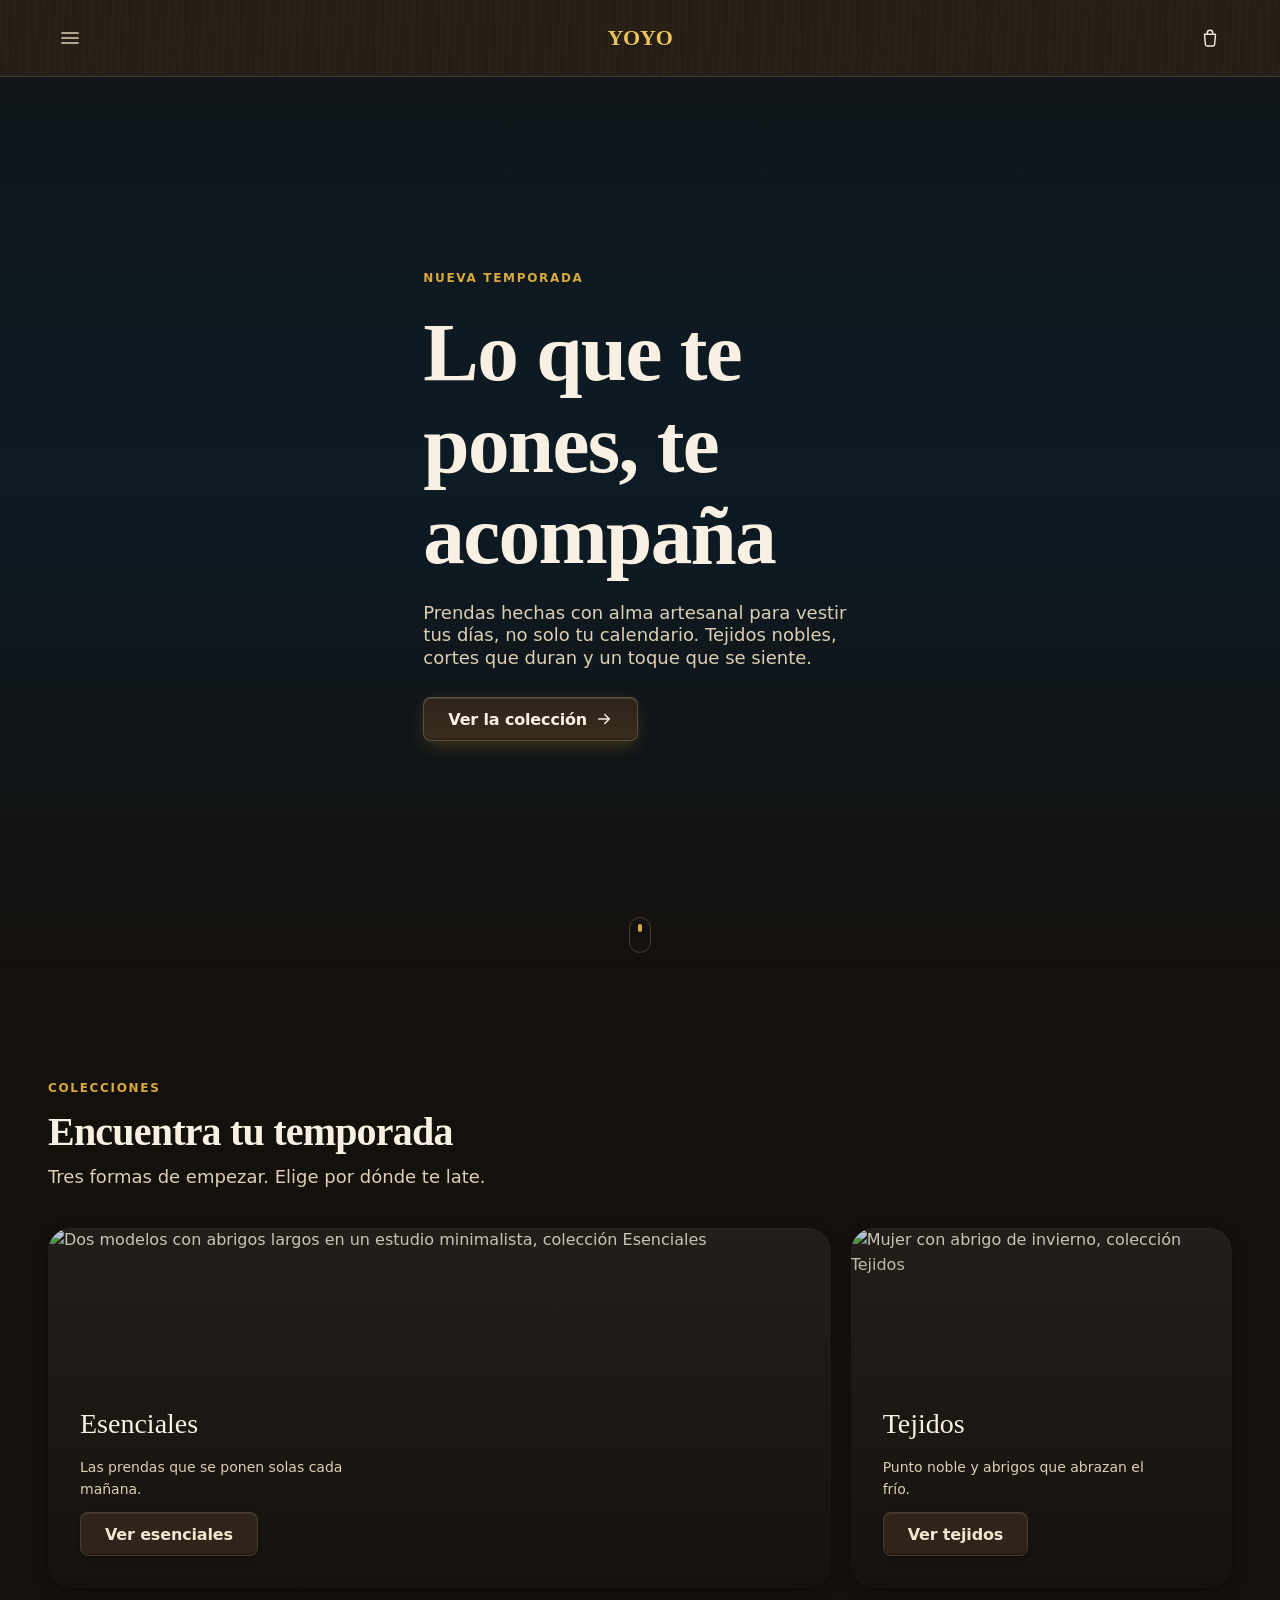
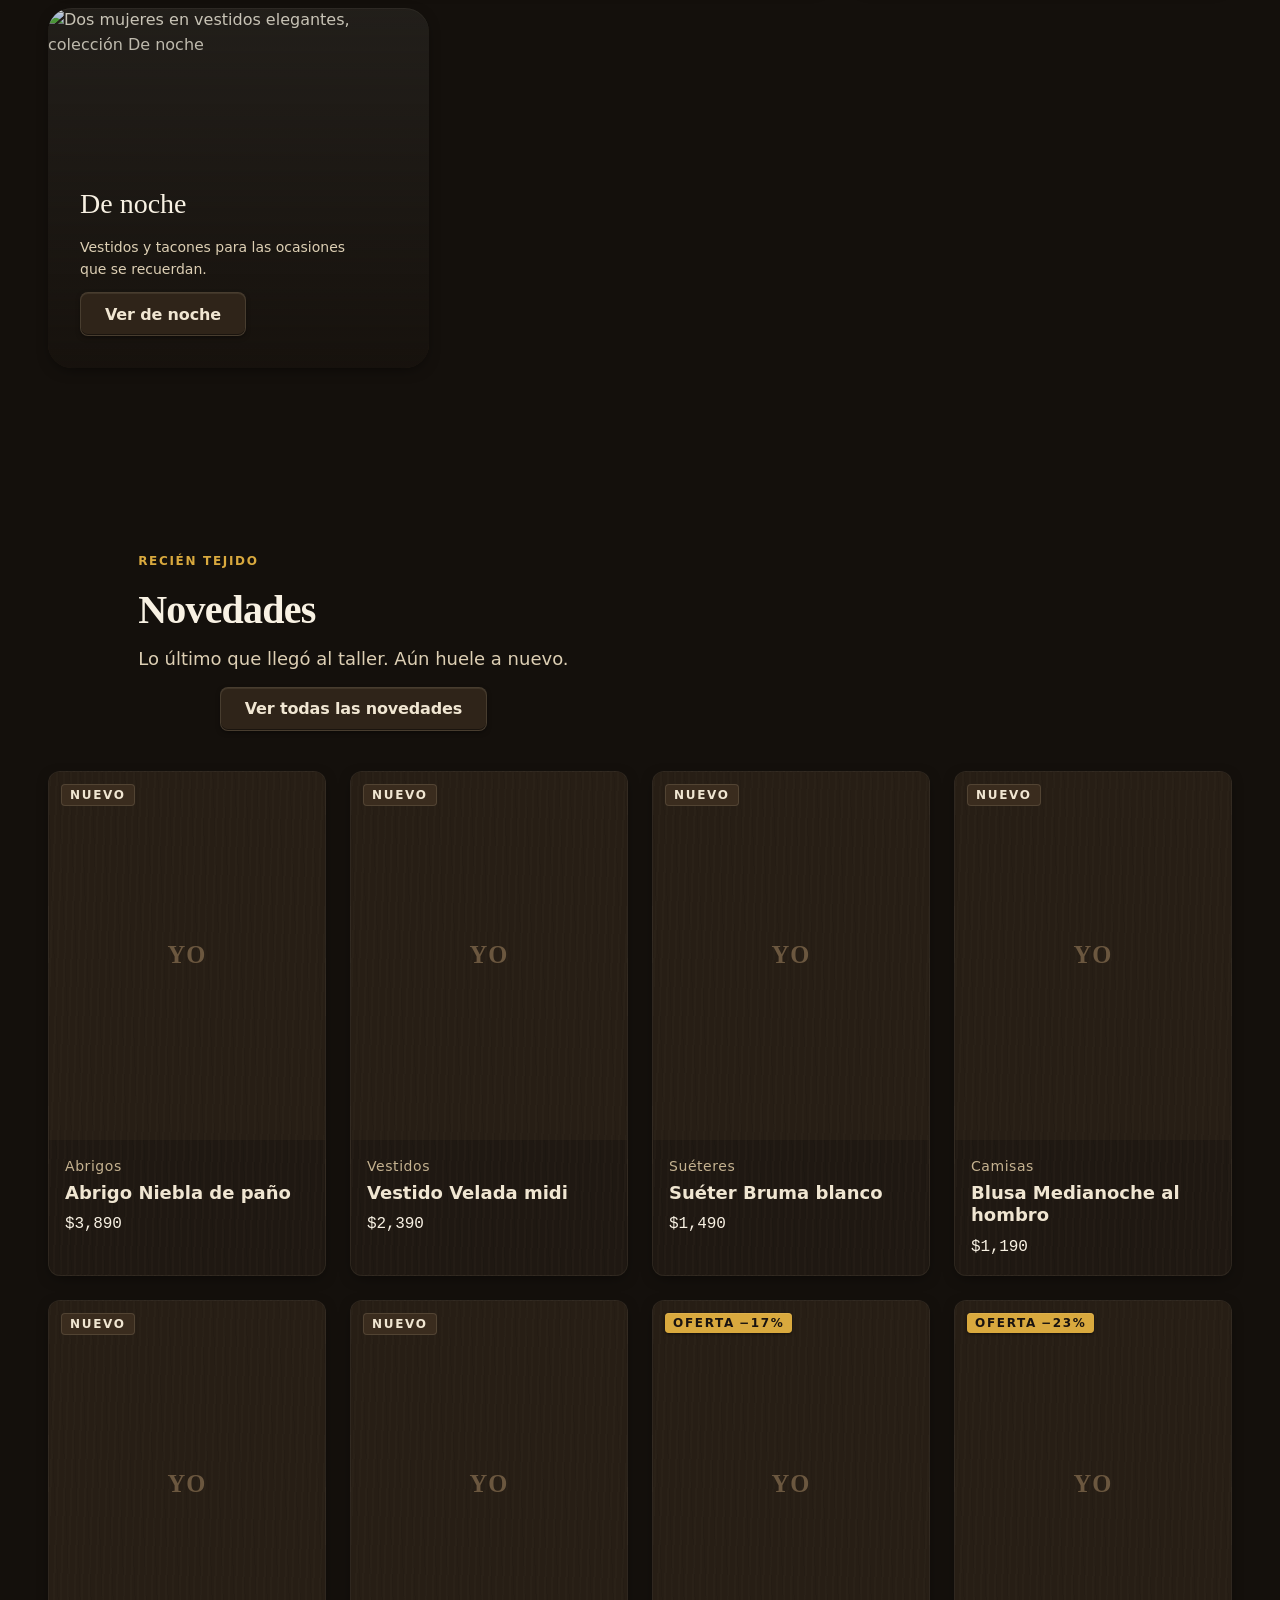
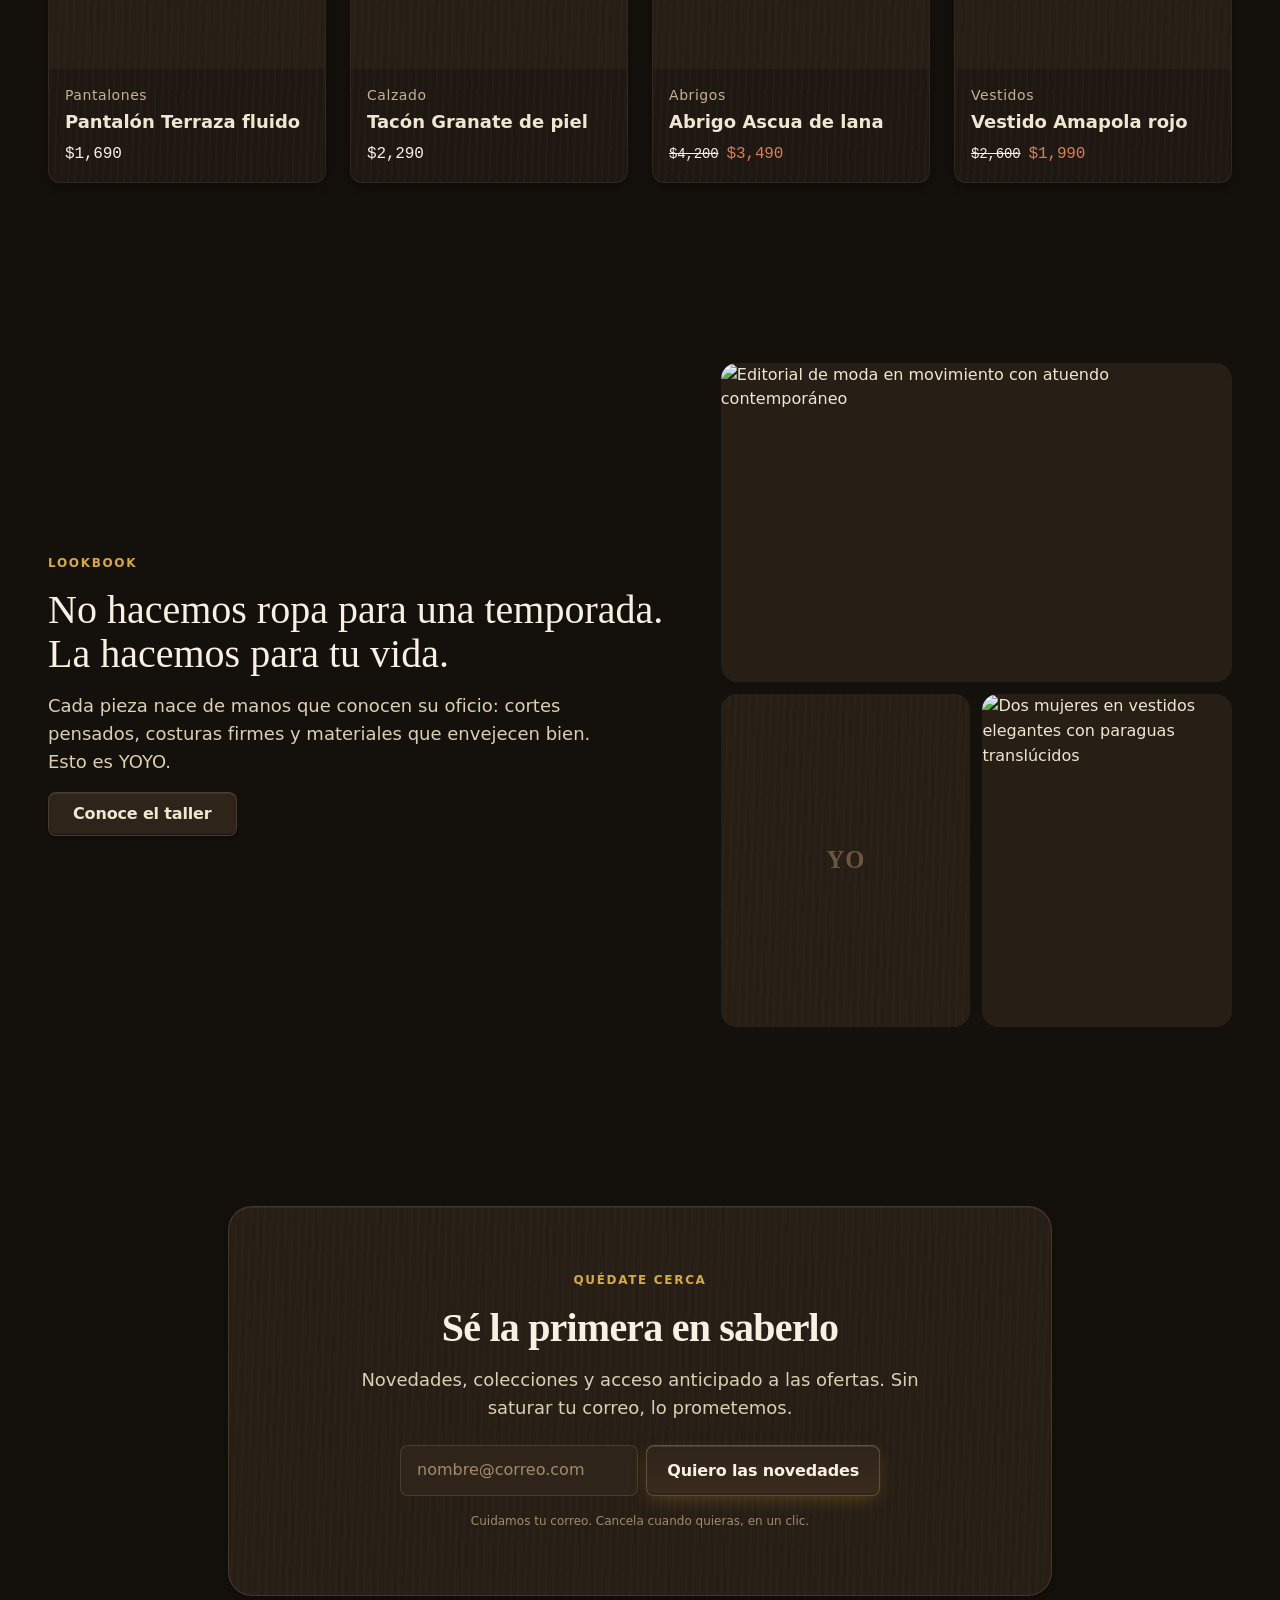
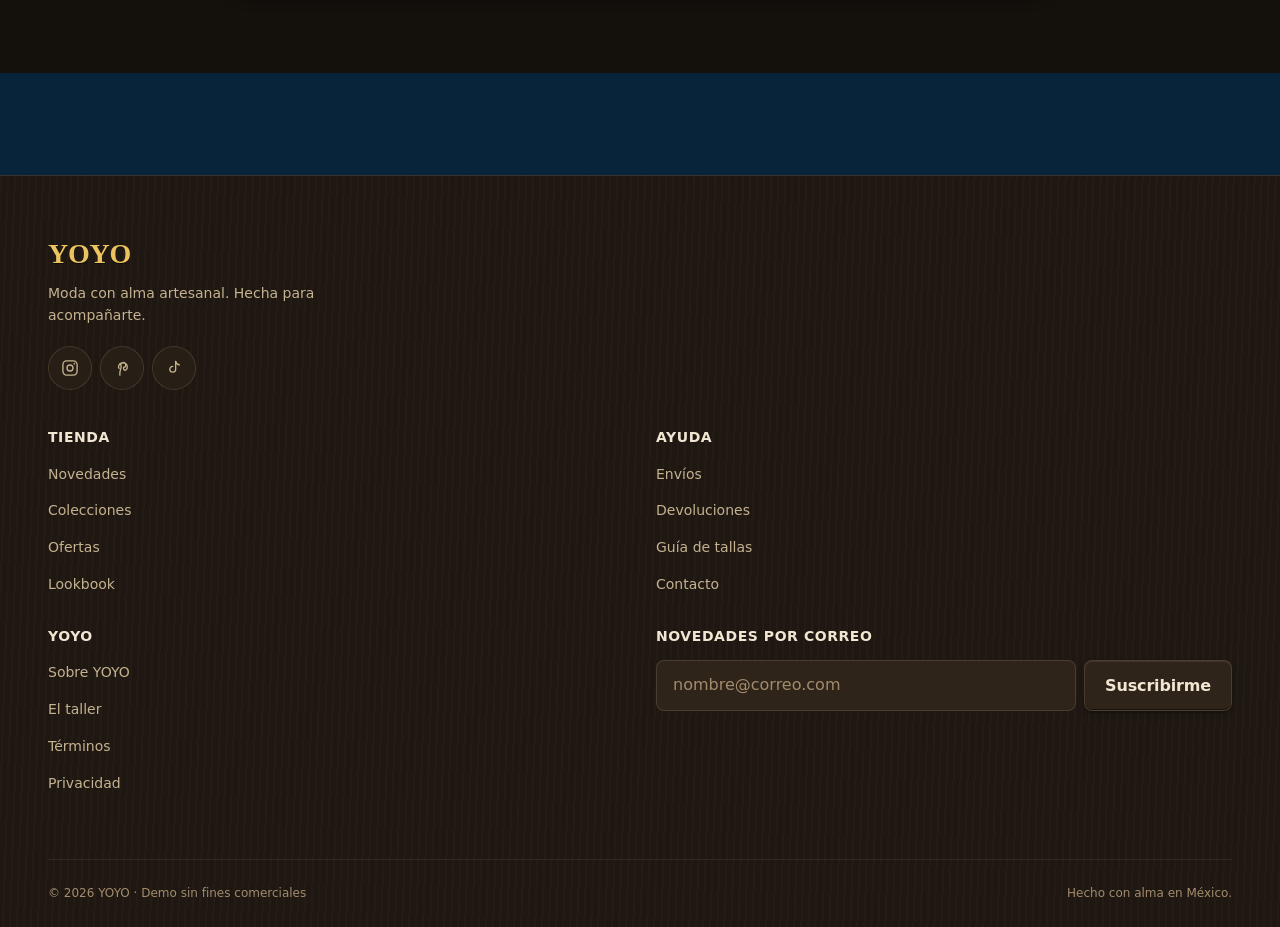
==== index.html @ d2c1a3dd "Agregando el resto de archivos al ecommerce" ====
<!DOCTYPE html>
<html lang="es-MX">
<head>
  <meta charset="UTF-8">
  <meta name="viewport" content="width=device-width, initial-scale=1, viewport-fit=cover">
  <meta name="description" content="YOYO · Moda con alma artesanal. Prendas premium para vestir tus días, no solo tu calendario.">
  <meta name="theme-color" content="#14100c">
  <title>YOYO · Moda con alma artesanal</title>

  <link rel="stylesheet" href="css/tokens.css">
  <link rel="stylesheet" href="css/base.css">
  <link rel="stylesheet" href="css/components.css">
  <link rel="stylesheet" href="css/pages.css">
  <link rel="stylesheet" href="css/motion.css">
</head>
<body data-pagina="home">

  <a class="sr-only sr-only-focusable" href="#contenido">Saltar al contenido</a>

  <!-- ===================== HEADER GLOBAL ===================== -->
  <header class="cabecera" data-header>
    <div class="contenedor">
      <div class="cabecera__barra">
        <button type="button" class="boton-icono menu-toggle" data-menu-abrir aria-label="Abrir menú" aria-expanded="false" aria-controls="menu-movil">
          <svg viewBox="0 0 24 24" width="24" height="24" fill="none" stroke="currentColor" stroke-width="1.7" stroke-linecap="round" aria-hidden="true" focusable="false"><path d="M4 7h16"/><path d="M4 12h16"/><path d="M4 17h16"/></svg>
        </button>

        <a class="logo" href="index.html" aria-label="YOYO · Ir al inicio">YOYO</a>

        <nav class="nav-primaria" aria-label="Navegación principal">
          <ul class="nav-primaria__lista">
            <li><a class="nav-primaria__enlace" href="tienda.html">Tienda</a></li>
            <li><a class="nav-primaria__enlace" href="tienda.html">Colecciones</a></li>
            <li><a class="nav-primaria__enlace" href="index.html#lookbook">Lookbook</a></li>
            <li><a class="nav-primaria__enlace" href="index.html#contacto">Contacto</a></li>
          </ul>
        </nav>

        <div class="cabecera__acciones">
          <a class="bolsa-enlace" href="carrito.html" data-bolsa-enlace aria-label="Tu bolsa, sin prendas">
            <svg viewBox="0 0 24 24" width="22" height="22" fill="none" stroke="currentColor" stroke-width="1.6" stroke-linecap="round" stroke-linejoin="round" aria-hidden="true" focusable="false"><path d="M6 8h12l-1 11a2 2 0 0 1-2 1.8H9A2 2 0 0 1 7 19L6 8Z"/><path d="M9 8V6.5a3 3 0 0 1 6 0V8"/></svg>
            <span class="bolsa-badge" data-bolsa-badge hidden></span>
          </a>
        </div>
      </div>
    </div>
  </header>

  <!-- Menú móvil (drawer) -->
  <div class="menu-velo" data-menu-velo></div>
  <nav class="menu-panel" id="menu-movil" data-menu-panel aria-label="Menú">
    <div class="menu-panel__cabecera">
      <span class="logo">YOYO</span>
      <button type="button" class="boton-icono" data-menu-cerrar aria-label="Cerrar menú">
        <svg viewBox="0 0 24 24" width="22" height="22" fill="none" stroke="currentColor" stroke-width="1.7" stroke-linecap="round" aria-hidden="true" focusable="false"><path d="M6 6l12 12"/><path d="M18 6 6 18"/></svg>
      </button>
    </div>
    <ul class="menu-panel__lista">
      <li><a class="menu-panel__enlace" href="tienda.html">Tienda</a></li>
      <li><a class="menu-panel__enlace" href="tienda.html">Colecciones</a></li>
      <li><a class="menu-panel__enlace" href="index.html#lookbook">Lookbook</a></li>
      <li><a class="menu-panel__enlace" href="index.html#contacto">Contacto</a></li>
      <li><a class="menu-panel__enlace" href="carrito.html">Tu bolsa</a></li>
    </ul>
  </nav>

  <main id="contenido">

    <noscript>
      <p class="aviso-noscript">Activa JavaScript para ver el catálogo completo y usar tu bolsa. Mientras tanto, puedes navegar por las secciones del menú.</p>
    </noscript>

    <!-- ===================== HERO ===================== -->
    <section class="hero" aria-labelledby="hero-titulo">
      <video class="hero__video cover" data-hero-video
        autoplay muted loop playsinline preload="metadata"
        poster="https://images.pexels.com/videos/9511841/pexels-photo-9511841.jpeg?auto=compress&cs=tinysrgb&w=1600">
        <source src="https://videos.pexels.com/video-files/9511841/9511841-uhd_2732_1440_25fps.mp4" type="video/mp4">
      </video>
      <div class="hero__velo" aria-hidden="true"></div>

      <div class="contenedor hero__contenido" data-reveal>
        <span class="eyebrow hero__eyebrow">Nueva temporada</span>
        <h1 class="titulo-display hero__titulo" id="hero-titulo">Lo que te pones, te acompaña</h1>
        <p class="hero__sub">Prendas hechas con alma artesanal para vestir tus días, no solo tu calendario. Tejidos nobles, cortes que duran y un toque que se siente.</p>
        <div class="hero__acciones">
          <a class="boton" href="tienda.html">
            Ver la colección
            <svg viewBox="0 0 24 24" width="18" height="18" fill="none" stroke="currentColor" stroke-width="1.8" stroke-linecap="round" stroke-linejoin="round" aria-hidden="true" focusable="false"><path d="M5 12h14"/><path d="m13 6 6 6-6 6"/></svg>
          </a>
        </div>
      </div>

      <span class="hero__scroll" aria-label="Desliza para ver más">
        <span class="hero__scroll-icono" aria-hidden="true"></span>
      </span>
    </section>

    <!-- ===================== COLECCIONES DESTACADAS ===================== -->
    <section class="seccion" aria-labelledby="colecciones-titulo">
      <div class="contenedor">
        <div class="seccion-encabezado" data-reveal>
          <span class="eyebrow">Colecciones</span>
          <h2 class="seccion-encabezado__titulo" id="colecciones-titulo">Encuentra tu temporada</h2>
          <p class="seccion-encabezado__sub">Tres formas de empezar. Elige por dónde te late.</p>
        </div>

        <div class="colecciones-grid">
          <a class="coleccion-card coleccion-card--destacada" href="tienda.html?categoria=camisas,vestidos,pantalones" data-reveal>
            <span class="coleccion-card__media" data-img-wrap>
              <span class="img-placeholder" aria-hidden="true"><svg viewBox="0 0 120 120" width="64" height="64" fill="none" aria-hidden="true"><text x="60" y="74" text-anchor="middle" font-family="Iowan Old Style, Palatino, Georgia, serif" font-size="46" font-weight="700" fill="currentColor" letter-spacing="2">YO</text></svg></span>
              <img class="cover" data-producto-img src="https://images.pexels.com/photos/9241630/pexels-photo-9241630.jpeg?auto=compress&cs=tinysrgb&w=1600" alt="Dos modelos con abrigos largos en un estudio minimalista, colección Esenciales" loading="lazy" decoding="async" width="1200" height="800">
            </span>
            <span class="coleccion-card__velo" aria-hidden="true"></span>
            <span class="coleccion-card__contenido">
              <span class="coleccion-card__titulo">Esenciales</span>
              <span class="coleccion-card__texto">Las prendas que se ponen solas cada mañana.</span>
              <span class="boton-secundario">Ver esenciales</span>
            </span>
          </a>

          <a class="coleccion-card" href="tienda.html?categoria=sueteres,abrigos" data-reveal>
            <span class="coleccion-card__media" data-img-wrap>
              <span class="img-placeholder" aria-hidden="true"><svg viewBox="0 0 120 120" width="64" height="64" fill="none" aria-hidden="true"><text x="60" y="74" text-anchor="middle" font-family="Iowan Old Style, Palatino, Georgia, serif" font-size="46" font-weight="700" fill="currentColor" letter-spacing="2">YO</text></svg></span>
              <img class="cover" data-producto-img src="https://images.pexels.com/photos/14495270/pexels-photo-14495270.jpeg?auto=compress&cs=tinysrgb&w=1000" alt="Mujer con abrigo de invierno, colección Tejidos" loading="lazy" decoding="async" width="800" height="1000">
            </span>
            <span class="coleccion-card__velo" aria-hidden="true"></span>
            <span class="coleccion-card__contenido">
              <span class="coleccion-card__titulo">Tejidos</span>
              <span class="coleccion-card__texto">Punto noble y abrigos que abrazan el frío.</span>
              <span class="boton-secundario">Ver tejidos</span>
            </span>
          </a>

          <a class="coleccion-card" href="tienda.html?categoria=vestidos,calzado" data-reveal>
            <span class="coleccion-card__media" data-img-wrap>
              <span class="img-placeholder" aria-hidden="true"><svg viewBox="0 0 120 120" width="64" height="64" fill="none" aria-hidden="true"><text x="60" y="74" text-anchor="middle" font-family="Iowan Old Style, Palatino, Georgia, serif" font-size="46" font-weight="700" fill="currentColor" letter-spacing="2">YO</text></svg></span>
              <img class="cover" data-producto-img src="https://images.pexels.com/photos/15071849/pexels-photo-15071849.jpeg?auto=compress&cs=tinysrgb&w=1600" alt="Dos mujeres en vestidos elegantes, colección De noche" loading="lazy" decoding="async" width="1200" height="800">
            </span>
            <span class="coleccion-card__velo" aria-hidden="true"></span>
            <span class="coleccion-card__contenido">
              <span class="coleccion-card__titulo">De noche</span>
              <span class="coleccion-card__texto">Vestidos y tacones para las ocasiones que se recuerdan.</span>
              <span class="boton-secundario">Ver de noche</span>
            </span>
          </a>
        </div>
      </div>
    </section>

    <!-- ===================== NOVEDADES ===================== -->
    <section class="seccion seccion--compacta" aria-labelledby="novedades-titulo">
      <div class="contenedor">
        <div class="seccion-encabezado seccion-encabezado__pie" data-reveal>
          <div class="stack">
            <span class="eyebrow">Recién tejido</span>
            <h2 class="seccion-encabezado__titulo" id="novedades-titulo">Novedades</h2>
            <p class="seccion-encabezado__sub">Lo último que llegó al taller. Aún huele a nuevo.</p>
          </div>
          <a class="boton-secundario" href="tienda.html?categoria=">Ver todas las novedades</a>
        </div>

        <div class="grid-productos" data-novedades data-reveal-grupo>
          <!-- Cards renderizadas por JS desde YOYO_DATA -->
        </div>
      </div>
    </section>

    <!-- ===================== LOOKBOOK / EDITORIAL ===================== -->
    <section class="seccion lookbook" id="lookbook" aria-labelledby="lookbook-titulo">
      <div class="contenedor">
        <div class="lookbook__inner">
          <div class="lookbook__texto" data-reveal>
            <span class="eyebrow">Lookbook</span>
            <blockquote class="lookbook__cita" id="lookbook-titulo">No hacemos ropa para una temporada. La hacemos para tu vida.</blockquote>
            <p class="lookbook__campana">Cada pieza nace de manos que conocen su oficio: cortes pensados, costuras firmes y materiales que envejecen bien. Esto es YOYO.</p>
            <div>
              <a class="boton-secundario" href="tienda.html">Conoce el taller</a>
            </div>
          </div>

          <div class="lookbook__imagenes" data-reveal>
            <figure class="lookbook__figura lookbook__figura--ancha" data-img-wrap>
              <span class="img-placeholder" aria-hidden="true"><svg viewBox="0 0 120 120" width="64" height="64" fill="none" aria-hidden="true"><text x="60" y="74" text-anchor="middle" font-family="Iowan Old Style, Palatino, Georgia, serif" font-size="46" font-weight="700" fill="currentColor" letter-spacing="2">YO</text></svg></span>
              <img class="cover" data-producto-img src="https://images.pexels.com/photos/30816952/pexels-photo-30816952.jpeg?auto=compress&cs=tinysrgb&w=1600" alt="Editorial de moda en movimiento con atuendo contemporáneo" loading="lazy" decoding="async" width="1280" height="800">
            </figure>
            <figure class="lookbook__figura" data-img-wrap>
              <span class="img-placeholder" aria-hidden="true"><svg viewBox="0 0 120 120" width="64" height="64" fill="none" aria-hidden="true"><text x="60" y="74" text-anchor="middle" font-family="Iowan Old Style, Palatino, Georgia, serif" font-size="46" font-weight="700" fill="currentColor" letter-spacing="2">YO</text></svg></span>
              <img class="cover" data-producto-img src="https://images.pexels.com/photos/19711183/pexels-photo-19711183.jpeg?auto=compress&cs=tinysrgb&w=1600" alt="Sesión de moda con bolsos de piel y outfits modernos" loading="lazy" decoding="async" width="800" height="1000">
            </figure>
            <figure class="lookbook__figura" data-img-wrap>
              <span class="img-placeholder" aria-hidden="true"><svg viewBox="0 0 120 120" width="64" height="64" fill="none" aria-hidden="true"><text x="60" y="74" text-anchor="middle" font-family="Iowan Old Style, Palatino, Georgia, serif" font-size="46" font-weight="700" fill="currentColor" letter-spacing="2">YO</text></svg></span>
              <img class="cover" data-producto-img src="https://images.pexels.com/photos/15071849/pexels-photo-15071849.jpeg?auto=compress&cs=tinysrgb&w=1600" alt="Dos mujeres en vestidos elegantes con paraguas translúcidos" loading="lazy" decoding="async" width="800" height="1000">
            </figure>
          </div>
        </div>
      </div>
    </section>

    <!-- ===================== NEWSLETTER ===================== -->
    <section class="seccion seccion--compacta" id="contacto" aria-labelledby="newsletter-titulo">
      <div class="contenedor contenedor--angosto">
        <div class="newsletter" data-reveal>
          <span class="eyebrow">Quédate cerca</span>
          <h2 class="newsletter__titulo" id="newsletter-titulo">Sé la primera en saberlo</h2>
          <p class="newsletter__texto">Novedades, colecciones y acceso anticipado a las ofertas. Sin saturar tu correo, lo prometemos.</p>
          <form class="newsletter__form" data-newsletter novalidate>
            <div class="input-grupo">
              <label class="sr-only" for="news-email">Tu correo electrónico</label>
              <input class="input" type="email" id="news-email" name="email" placeholder="nombre@correo.com" autocomplete="email">
              <button class="boton" type="submit">Quiero las novedades</button>
            </div>
            <p class="form-mensaje" data-newsletter-mensaje role="status" hidden></p>
          </form>
          <p class="newsletter__nota">Cuidamos tu correo. Cancela cuando quieras, en un clic.</p>
        </div>
      </div>
    </section>

  </main>

  <!-- ===================== FOOTER GLOBAL ===================== -->
  <footer class="pie">
    <div class="contenedor">
      <div class="pie__principal">
        <div class="pie__marca">
          <span class="logo">YOYO</span>
          <p class="pie__claim">Moda con alma artesanal. Hecha para acompañarte.</p>
          <div class="pie__redes">
            <a class="pie__red" href="#" aria-label="YOYO en Instagram">
              <svg viewBox="0 0 24 24" width="20" height="20" fill="none" stroke="currentColor" stroke-width="1.6" aria-hidden="true" focusable="false"><rect x="3.5" y="3.5" width="17" height="17" rx="4.5"/><circle cx="12" cy="12" r="3.6"/><circle cx="17.2" cy="6.8" r="1" fill="currentColor" stroke="none"/></svg>
            </a>
            <a class="pie__red" href="#" aria-label="YOYO en Pinterest">
              <svg viewBox="0 0 24 24" width="20" height="20" fill="none" stroke="currentColor" stroke-width="1.6" stroke-linecap="round" stroke-linejoin="round" aria-hidden="true" focusable="false"><path d="M9.5 20.5c-.4-1.6-.1-3.4.3-5 .4-1.7 1.3-5.3 1.3-5.3a3 3 0 1 1 2.8 1.2c-.7 2.8 1.4 4 3.1 2.7 1.9-1.6 1.9-5.6-.6-7.3-2.7-1.9-7-1-8.3 2.2-.5 1.2-.3 2.6.4 3.5"/></svg>
            </a>
            <a class="pie__red" href="#" aria-label="YOYO en TikTok">
              <svg viewBox="0 0 24 24" width="20" height="20" fill="none" stroke="currentColor" stroke-width="1.6" stroke-linecap="round" stroke-linejoin="round" aria-hidden="true" focusable="false"><path d="M14 4v9.5a3.5 3.5 0 1 1-3.5-3.5"/><path d="M14 4c.4 2.3 2 3.9 4.5 4.2"/></svg>
            </a>
          </div>
        </div>

        <div class="pie__columnas">
          <div>
            <h2 class="pie__titulo">Tienda</h2>
            <ul class="pie__lista">
              <li><a href="tienda.html">Novedades</a></li>
              <li><a href="tienda.html">Colecciones</a></li>
              <li><a href="tienda.html">Ofertas</a></li>
              <li><a href="index.html#lookbook">Lookbook</a></li>
            </ul>
          </div>
          <div>
            <h2 class="pie__titulo">Ayuda</h2>
            <ul class="pie__lista">
              <li><a href="#">Envíos</a></li>
              <li><a href="#">Devoluciones</a></li>
              <li><a href="#">Guía de tallas</a></li>
              <li><a href="index.html#contacto">Contacto</a></li>
            </ul>
          </div>
          <div>
            <h2 class="pie__titulo">YOYO</h2>
            <ul class="pie__lista">
              <li><a href="#">Sobre YOYO</a></li>
              <li><a href="#">El taller</a></li>
              <li><a href="#">Términos</a></li>
              <li><a href="#">Privacidad</a></li>
            </ul>
          </div>
          <div class="pie__newsletter">
            <h2 class="pie__titulo">Novedades por correo</h2>
            <form data-newsletter novalidate>
              <div class="input-grupo">
                <label class="sr-only" for="footer-email">Tu correo electrónico</label>
                <input class="input" type="email" id="footer-email" name="email" placeholder="nombre@correo.com" autocomplete="email">
                <button class="boton-secundario" type="submit">Suscribirme</button>
              </div>
              <p class="form-mensaje" data-newsletter-mensaje role="status" hidden></p>
            </form>
          </div>
        </div>
      </div>

      <div class="pie__base">
        <span>© 2026 YOYO · Demo sin fines comerciales</span>
        <span>Hecho con alma en México.</span>
      </div>
    </div>
  </footer>

  <!-- Contenedor de toasts (posicionado por CSS; lo rellena ui.js) -->
  <div id="yoyo-toasts" class="toasts" role="status" aria-live="polite" aria-atomic="false"></div>

  <script src="js/data.js"></script>
  <script src="js/cart.js"></script>
  <script src="js/ui.js"></script>
  <script src="js/main.js"></script>
  <script src="js/motion.js"></script>
</body>
</html>
---- css/tokens.css ----
/* =============================================================================
   YOYO · tokens.css — Catálogo canónico de design tokens (fuente de verdad)
   -----------------------------------------------------------------------------
   Sistema visual adaptado FIELMENTE de `catan-assistant` (océano + madera +
   dorado reservado + neutros cálidos arena↔nogal). Para una tienda de moda
   premium/editorial: el dorado es el acento de marca y de "oferta"; se añade un
   ÚNICO color funcional discreto — terracota cálido de la familia catán
   (`--sale`, #c4663f = resource-brick) — reservado EXCLUSIVAMENTE a precios
   rebajados. No se inventa ninguna paleta nueva.

   Convención de nombres (decisión documentada):
     · TOKENS (variables :root) → INGLÉS, para alinear con la herencia de
       catán y mantener nombres técnicos cortos (surface, gold, neutral, sale).
     · CLASES UTILITARIAS de marca (en base.css) → ESPAÑOL de cara al
       ui-engineer (.contenedor, .titulo-display, .texture-wood, .nums).
     · El idioma de la UI (contenido) es español (México).

   Orden de carga obligatorio: tokens.css ANTES que base.css (base depende de
   estas variables). Ambos se enlazan en el <head> de cada página, tokens primero.

   Regla dura heredada: ningún texto/control se apoya sobre el océano; todo el
   contenido vive en superficies de madera sólidas (--surface-*). El dorado
   nunca rellena botones grandes ni áreas extensas.
   ========================================================================== */

:root {
  /* ===========================================================================
     1 · OCÉANO — ambiente global de TODAS las páginas. Nunca fondo de lectura.
     =========================================================================== */
  --ocean-deep: #07243a;   /* fondo del mar / color de respaldo del body      */
  --ocean-mid: #0c3553;    /* profundidad media del degradado                 */
  --ocean-high: #176087;   /* horizonte iluminado (tope del radial)           */

  /* Olas: SVG inline diminuto (<1 KB), trazos blancos al 3.5–5% de opacidad.
     Idéntico al de catán. Se anima su deriva con transform (ver base.css). */
  --ocean-waves: url("data:image/svg+xml,%3Csvg xmlns='http://www.w3.org/2000/svg' width='140' height='70' viewBox='0 0 140 70'%3E%3Cg fill='none' stroke='%23ffffff' stroke-linecap='round'%3E%3Cpath d='M0 18 q17.5 -9 35 0 t35 0 t35 0 t35 0' stroke-opacity='0.05' stroke-width='1.5'/%3E%3Cpath d='M-17.5 53 q17.5 -9 35 0 t35 0 t35 0 t35 0' stroke-opacity='0.035' stroke-width='1.5'/%3E%3C/g%3E%3C/svg%3E");

  /* Degradado del océano (más luz en el horizonte, profundidad abajo). */
  --ocean-gradient: radial-gradient(130% 90% at 50% -10%, var(--ocean-high) 0%, var(--ocean-mid) 48%, var(--ocean-deep) 100%);

  /* Capas compuestas (olas + degradado), para contenedores que tapan el body
     a pantalla completa (.bg-ocean). El fondo global del body las separa en
     ::before (degradado) + ::after (olas animadas). */
  --ocean-layers: var(--ocean-waves), var(--ocean-gradient);

  /* ===========================================================================
     2 · SUPERFICIES de madera oscura cálida, SÓLIDAS y elevadas sobre el océano.
     Tokens semánticos: los componentes no inventan su propio bg.
     =========================================================================== */
  --surface-0: #14100c;  /* base profunda (raíz de página bajo el contenido)  */
  --surface-1: #1f1812;  /* nivel 1 — secciones, footer, cards de producto    */
  --surface-2: #271e15;  /* nivel 2 — panel de compra, resumen, line items    */
  --surface-3: #2f2419;  /* nivel 3 — inputs, chips, botones secundarios      */
  --surface-4: #3a2c1e;  /* nivel 4 — chips activos, swatches, estados fuertes */

  /* ===========================================================================
     3 · NEUTROS cálidos (arena → nogal). TODO el texto y los controles adoptan
     estos tonos. Cero grises fríos. Luminosidades calibradas AA (heredadas).
     =========================================================================== */
  --neutral-50: #f8f1e3;   /* arena clarísima — títulos sobre madera          */
  --neutral-100: #f0e6d2;  /* texto base de cuerpo                            */
  --neutral-200: #ddcfb4;  /* texto secundario / subtítulos                  */
  --neutral-300: #c5b290;  /* texto terciario / labels suaves                */
  --neutral-400: #a28b6d;  /* texto deshabilitado / metadatos                */
  --neutral-500: #9a8268;  /* mínimo AA para texto pequeño informativo        */
  --neutral-600: #6b573f;  /* bordes cálidos, divisores fuertes              */
  --neutral-700: #51402e;  /* bordes/hairlines sobre madera                  */
  --neutral-800: #392c1f;  /* canto oscuro, separadores sutiles              */
  --neutral-900: #251d14;  /* sombras de borde, fondos hundidos              */
  --neutral-950: #191310;  /* tinta oscura — base del anillo de foco          */

  /* Atajos semánticos de tinta (extremos de la escala). */
  --ink-light: var(--neutral-50);  /* texto sobre madera                      */
  --ink-dark: var(--neutral-950);  /* base del foco / texto sobre dorado      */

  /* Roles de texto (semánticos, para que el ui-engineer no elija a mano). */
  --text-primary: var(--neutral-100);
  --text-secondary: var(--neutral-200);
  --text-muted: var(--neutral-400);
  --text-on-gold: var(--neutral-950);   /* texto oscuro sobre relleno dorado   */
  --text-on-sale: var(--neutral-50);    /* texto claro sobre terracota oferta  */

  /* Bordes / hairlines (cálidos translúcidos, sobre madera). */
  --border-subtle: rgba(255, 235, 200, 0.07);
  --border-default: rgba(255, 235, 200, 0.12);
  --border-strong: rgba(255, 235, 200, 0.20);

  /* ===========================================================================
     4 · DORADO — RESERVADO: marca, títulos display, insignias, OFERTAS, foco.
     Nunca relleno de botones grandes ni áreas extensas.
     =========================================================================== */
  --gold-light: #ecc35f;  /* títulos/marca/realce — el dorado más legible     */
  --gold: #d9a93e;        /* base — bordes dorados, badge de oferta           */
  --gold-deep: #a87b22;   /* sombra del dorado, cantos de insignias           */

  /* Velos translúcidos de dorado (acentos, hovers, anillos suaves). */
  --gold-tint-08: rgba(217, 169, 62, 0.08);   /* wash de fondo muy sutil      */
  --gold-tint-16: rgba(217, 169, 62, 0.16);   /* hover/halo de selección     */
  --gold-tint-35: rgba(217, 169, 62, 0.35);   /* aro interior de insignia    */

  /* ===========================================================================
     5 · COLOR FUNCIONAL ÚNICO — OFERTA (terracota cálido = catán resource-brick)
     RESERVADO EXCLUSIVAMENTE a precios rebajados / ahorro. No usar en otra cosa.
     =========================================================================== */
  --sale: #c4663f;        /* terracota — RELLENOS/acentos: badge, bordes, puntos */
  --sale-deep: #8f482b;   /* sombra del terracota / borde                     */
  --sale-tint-12: rgba(196, 102, 63, 0.12);   /* fondo suave de la fila de ahorro */
  /* Terracota para TEXTO sobre madera (misma familia, aclarado para cumplir
     WCAG AA ≥4.5:1 incluso sobre surface-2 y sobre la fila --sale-tint-12).
     Reservado igual que --sale: precio rebajado y fila de ahorro. */
  --sale-text: #d97e57;

  /* ===========================================================================
     6 · AGOTADO / DESHABILITADO (apagado, nogal — sin color funcional).
     =========================================================================== */
  --muted-surface: var(--surface-2);
  --muted-text: var(--neutral-500);
  --disabled-opacity: 0.45;     /* atenuación de cards/botones agotados        */

  /* ===========================================================================
     7 · FOCO — anillo dorado (visible sobre madera Y sobre océano). Doble capa:
     borde oscuro interior (--ink-dark) + halo dorado exterior. box-shadow.
     =========================================================================== */
  --ring-focus: rgba(236, 195, 95, 0.9);
  --focus-ring: 0 0 0 2px var(--ink-dark), 0 0 0 4px var(--ring-focus);

  /* ===========================================================================
     8 · TIPOGRAFÍA
     - display SERIF (stack 100% local) → títulos, marca, precios destacados.
     - sans del sistema → cuerpo, labels, UI.
     - mono → precios/números con tabular-nums.
     =========================================================================== */
  --font-display: "Iowan Old Style", "Palatino Linotype", Palatino, "Book Antiqua", Georgia, Cambria, "Times New Roman", serif;
  --font-sans: ui-sans-serif, system-ui, -apple-system, "Segoe UI", Roboto, "Helvetica Neue", Arial, sans-serif;
  --font-mono: ui-monospace, "SFMono-Regular", Menlo, Consolas, "Liberation Mono", monospace;

  /* Pesos (el stack serif local rara vez tiene 600; usamos 400/700). */
  --weight-regular: 400;
  --weight-medium: 500;
  --weight-semibold: 600;
  --weight-bold: 700;

  /* ── Escala tipográfica FLUIDA (clamp) para títulos display ──────────────
     Cada paso: clamp(mín-móvil, preferido-vw, máx-desktop). Editorial: saltos
     amplios para jerarquía dramática en el hero y títulos de sección. */
  --fs-display-hero: clamp(2.75rem, 6.5vw, 5.25rem);   /* título de hero       */
  --fs-display-1: clamp(2.25rem, 4.5vw, 3.5rem);       /* H1 de página         */
  --fs-display-2: clamp(1.75rem, 3.2vw, 2.5rem);       /* H2 de sección        */
  --fs-display-3: clamp(1.375rem, 2.2vw, 1.75rem);     /* H3 / nombre producto */

  /* Tamaños de texto (cuerpo/UI). Estáticos: ritmo de lectura estable. */
  --fs-xs: 0.75rem;     /* 12px — metadatos, captions, badges                 */
  --fs-sm: 0.875rem;    /* 14px — labels, texto secundario                   */
  --fs-base: 1rem;      /* 16px — cuerpo base (también min iOS en inputs)     */
  --fs-md: 1.125rem;    /* 18px — subtítulos, lead corto                     */
  --fs-lg: 1.375rem;    /* 22px — precio destacado                           */
  --fs-xl: 1.75rem;     /* 28px — precio grande del detalle                  */

  /* Alturas de línea. */
  --lh-tight: 1.1;      /* títulos display                                   */
  --lh-snug: 1.25;      /* subtítulos                                        */
  --lh-normal: 1.55;    /* cuerpo                                            */
  --lh-relaxed: 1.7;    /* párrafos editoriales largos                       */

  /* Tracking (letter-spacing). */
  --tracking-tight: -0.02em;   /* títulos display grandes                    */
  --tracking-snug: -0.01em;    /* precios/números                           */
  --tracking-normal: 0;
  --tracking-wide: 0.04em;     /* eyebrows / labels en mayúsculas            */
  --tracking-wider: 0.14em;    /* etiquetas tipo "NOVEDAD" en versalitas     */

  /* font-feature-settings de marca (estilísticos + variantes). */
  --font-features: "ss01", "cv11";

  /* ===========================================================================
     9 · ESPACIADO — escala base 4px (0.25rem). Coherente con touch targets 44px.
     =========================================================================== */
  --space-0: 0;
  --space-1: 0.25rem;   /* 4px  */
  --space-2: 0.5rem;    /* 8px  */
  --space-3: 0.75rem;   /* 12px */
  --space-4: 1rem;      /* 16px */
  --space-5: 1.25rem;   /* 20px */
  --space-6: 1.5rem;    /* 24px */
  --space-8: 2rem;      /* 32px */
  --space-10: 2.5rem;   /* 40px */
  --space-12: 3rem;     /* 48px */
  --space-16: 4rem;     /* 64px */
  --space-20: 5rem;     /* 80px */
  --space-24: 6rem;     /* 96px */
  --space-32: 8rem;     /* 128px — separación entre secciones grandes (desktop) */

  /* Ritmo vertical entre secciones (fluido). */
  --section-gap: clamp(3.5rem, 8vw, 8rem);

  /* Touch target mínimo (WCAG / brief: ≥44px). */
  --touch-min: 44px;

  /* ===========================================================================
     10 · LAYOUT — contenedor centrado y padding lateral (gutter) fluido.
     =========================================================================== */
  --container-max: 1400px;   /* ancho máximo del contenido                    */
  --container-narrow: 920px; /* columnas de texto editorial / formularios     */
  --gutter: clamp(1rem, 4vw, 3rem);   /* padding lateral del .contenedor       */

  /* ===========================================================================
     11 · RADIOS
     =========================================================================== */
  --radius-xs: 0.25rem;   /* 4px  — chips pequeños, badges                    */
  --radius-sm: 0.5rem;    /* 8px  — inputs, botones, foco (coincide con catán) */
  --radius-md: 0.75rem;   /* 12px — cards, line items                         */
  --radius-lg: 1rem;      /* 16px — cards grandes, paneles                    */
  --radius-xl: 1.5rem;    /* 24px — cards de colección editoriales            */
  --radius-pill: 999px;   /* píldoras — chips de filtro, badge contador       */
  --radius-circle: 50%;   /* swatches de color, botones de stepper            */

  /* ===========================================================================
     12 · SOMBRAS — cálidas, con realce interior (filo iluminado arriba, canto
     oscuro abajo). Replicadas del espíritu de catán (soft/card/wood/cta/medal).
     =========================================================================== */
  --shadow-soft: 0 1px 0 0 rgba(255, 235, 200, 0.05) inset, 0 1px 2px 0 rgba(0, 0, 0, 0.45);
  --shadow-card: 0 1px 0 0 rgba(255, 235, 200, 0.06) inset, 0 4px 14px -4px rgba(0, 0, 0, 0.55);
  /* Elevación de card al hover (más profundidad, sin mover layout). */
  --shadow-card-hover: 0 1px 0 0 rgba(255, 235, 200, 0.08) inset, 0 14px 32px -10px rgba(0, 0, 0, 0.65);
  /* Botones/superficies madera: realce arriba, canto oscuro, caída corta. */
  --shadow-wood: inset 0 1px 0 rgba(255, 235, 200, 0.08), inset 0 -1px 0 rgba(0, 0, 0, 0.45), 0 2px 5px -1px rgba(0, 0, 0, 0.5);
  /* CTA primario (botón de acción). Glow cálido dorado tenue + relieve. El
     relleno del botón es madera, NO dorado; el glow es el único toque cálido. */
  --shadow-cta: 0 6px 18px -4px rgba(168, 123, 34, 0.40), 0 1px 0 0 rgba(255, 255, 255, 0.12) inset, 0 -2px 0 0 rgba(0, 0, 0, 0.20) inset;
  /* Medalla/sello para insignias y badge de oferta: aro interior dorado. */
  --shadow-medal: inset 0 0 0 1px rgba(217, 169, 62, 0.35), inset 0 1px 0 rgba(255, 235, 200, 0.18), 0 1px 3px rgba(0, 0, 0, 0.5);
  /* Header sticky compactado (al hacer scroll gana elevación). */
  --shadow-header: 0 1px 0 0 rgba(255, 235, 200, 0.05) inset, 0 6px 20px -8px rgba(0, 0, 0, 0.7);

  /* ===========================================================================
     13 · TEXTURA de veta de madera (solo gradientes repetidos, cero imágenes).
     Variables reutilizables para que el ui-engineer no recalcule los rgba.
     =========================================================================== */
  --wood-grain: repeating-linear-gradient(92deg, rgba(255, 226, 178, 0.016) 0px, rgba(255, 226, 178, 0.016) 2px, transparent 2px, transparent 7px),
                repeating-linear-gradient(88deg, rgba(0, 0, 0, 0.05) 0px, rgba(0, 0, 0, 0.05) 1px, transparent 1px, transparent 11px);

  /* Velo oscuro sobre el video del hero (legibilidad del texto del hero).
     Más oscuro abajo donde cae el título; degrada hacia arriba. */
  --hero-veil: linear-gradient(180deg, rgba(7, 36, 58, 0.30) 0%, rgba(7, 36, 58, 0.55) 45%, rgba(20, 16, 12, 0.88) 100%);

  /* ===========================================================================
     14 · Z-INDEX — escala documentada (evita el caos de números mágicos).
     =========================================================================== */
  --z-ocean: -1;        /* body::before / ::after (fondo fijo)               */
  --z-base: 0;          /* contenido normal                                 */
  --z-raised: 10;       /* cards en hover, dropdowns inline                 */
  --z-sticky: 100;      /* resumen sticky, CTA sticky móvil, barra controles */
  --z-header: 200;      /* header sticky global                             */
  --z-drawer: 300;      /* drawer de filtros / menú móvil                   */
  --z-overlay: 400;     /* velo de fondo de drawer/modal                    */
  --z-modal: 500;       /* modales / guía de tallas                         */
  --z-toast: 600;       /* toast "Añadido a la bolsa" (sobre todo)          */

  /* ===========================================================================
     15 · MOVIMIENTO — duraciones y easings (solo transform/opacity). Heredado
     del sistema de catán. El motion-engineer consume estas variables.
     =========================================================================== */
  --dur-instant: 100ms;
  --dur-fast: 150ms;    /* presses, hovers de botón                         */
  --dur-base: 240ms;    /* entradas, slides, transiciones de card           */
  --dur-slow: 320ms;    /* pulsos, reveals con stagger                      */
  --dur-slower: 400ms;  /* tope de feedback funcional                       */
  --dur-ambient: 52s;   /* deriva de las olas del océano                    */

  /* Curvas: entradas decelerantes vs. presses/pulsos. */
  --ease-enter: cubic-bezier(0.2, 0.7, 0.2, 1);   /* aparición suave         */
  --ease-press: cubic-bezier(0.4, 0, 0.2, 1);     /* botones / pulsos        */
  --ease-out: ease-out;

  /* ===========================================================================
     16 · BREAKPOINTS — solo de REFERENCIA en comentarios (CSS puro no permite
     variables en media queries; el ui-engineer escribe estos valores a mano).
     -----------------------------------------------------------------------------
       móvil base ............ ≤ 480px   (2 col en grid de catálogo)
       móvil grande/tablet ... 481–768px
       tablet/landscape ...... 769–1024px (3 col)
       desktop ............... ≥ 1025px   (4 col, detalle a 2 columnas sticky)
       contenedor máx ........ 1400px centrado
     Mobile-first: escribir base sin media query y subir con min-width.
     =========================================================================== */
}
---- css/base.css ----
/* =============================================================================
   YOYO · base.css — Reset moderno, fondo océano global, tipografía base, foco
   dorado y utilidades de marca.
   -----------------------------------------------------------------------------
   Depende de css/tokens.css (debe cargarse ANTES). Por robustez se deja también
   un @import; si ambos ya se enlazan en orden en el <head>, el @import es inerte
   (el navegador deduplica). El orden recomendado en cada página es:
       <link rel="stylesheet" href="css/tokens.css">
       <link rel="stylesheet" href="css/base.css">
       <link rel="stylesheet" href="css/components.css">
       <link rel="stylesheet" href="css/pages.css">
       <link rel="stylesheet" href="css/motion.css">

   Regla dura: ningún texto/control se apoya sobre el océano. Todo el contenido
   vive en superficies de madera sólidas (.contenedor + cards con --surface-*).
   ========================================================================== */

@import url("tokens.css");

/* =============================================================================
   1 · RESET MODERNO
   ========================================================================== */

*,
*::before,
*::after {
  box-sizing: border-box;
}

* {
  margin: 0;
}

html {
  -webkit-text-size-adjust: 100%;
  text-size-adjust: 100%;
  scroll-behavior: smooth;
  /* Compensa el header sticky cuando se navega a anclas (#lookbook, etc.). */
  scroll-padding-top: 5.5rem;
  -moz-tab-size: 4;
  tab-size: 4;
}

html,
body {
  height: 100%;
}

body {
  min-height: 100%;
  line-height: var(--lh-normal);
  -webkit-font-smoothing: antialiased;
  -moz-osx-font-smoothing: grayscale;
  text-rendering: optimizeLegibility;
  -webkit-tap-highlight-color: transparent;
  overscroll-behavior-y: none;
  /* Color de respaldo bajo el océano (si el pseudo-elemento no pinta). */
  background-color: var(--ocean-deep);
  /* Tipografía base: sans del sistema, neutro cálido, variantes de marca. */
  font-family: var(--font-sans);
  font-size: var(--fs-base);
  font-feature-settings: var(--font-features);
  color: var(--text-primary);
}

/* Medios fluidos por defecto: nunca desbordan su contenedor. */
img,
picture,
video,
canvas,
svg {
  display: block;
  max-width: 100%;
}

/* Heredar tipografía en controles de formulario. */
input,
button,
textarea,
select {
  font: inherit;
  color: inherit;
  letter-spacing: inherit;
}

/* Inputs/controles en móvil: ≥16px para que iOS no haga zoom al enfocar. */
input,
textarea,
select,
button {
  font-size: max(16px, 1em);
}

button {
  background: none;
  border: none;
  cursor: pointer;
}

/* Evitar overflow de palabras largas en texto. */
p,
h1,
h2,
h3,
h4,
h5,
h6,
li,
figcaption {
  overflow-wrap: break-word;
}

ul[role="list"],
ol[role="list"] {
  list-style: none;
  padding: 0;
}

a {
  color: inherit;
  text-decoration: none;
}

:root {
  /* Color de selección de texto cálido, coherente con la marca. */
  accent-color: var(--gold);
}

::selection {
  background: var(--gold-tint-35);
  color: var(--neutral-50);
}

/* =============================================================================
   2 · OCÉANO GLOBAL — fondo fijo del body (degradado + olas animadas).
   -----------------------------------------------------------------------------
   Capa FIJA (no repinta al hacer scroll, barato en móvil). Se separa en dos
   pseudo-elementos para poder animar la deriva de las olas con `transform` en
   el compositor (cero repaints), no con background-position.
   ========================================================================== */

body::before {
  /* Degradado radial: más luz en el horizonte, profundidad abajo. */
  content: "";
  position: fixed;
  inset: 0;
  z-index: var(--z-ocean);
  pointer-events: none;
  background-color: var(--ocean-deep);
  background-image: var(--ocean-gradient);
  background-repeat: no-repeat;
  background-size: 100% 100%;
}

body::after {
  /* Olas con deriva. El pseudo se extiende exactamente un tile (140×70) hacia
     arriba-izquierda y deriva un tile completo hacia abajo-derecha: el loop
     cierra sin salto y el viewport queda cubierto en todo momento (~2.7 px/s). */
  content: "";
  position: fixed;
  top: -70px;
  right: 0;
  bottom: 0;
  left: -140px;
  z-index: var(--z-ocean);
  pointer-events: none;
  background-image: var(--ocean-waves);
  background-repeat: repeat;
  background-size: 140px 70px;
  animation: ocean-drift var(--dur-ambient) linear infinite;
}

@keyframes ocean-drift {
  0% {
    transform: translate3d(0, 0, 0);
  }
  100% {
    transform: translate3d(140px, 70px, 0);
  }
}

/* =============================================================================
   3 · TIPOGRAFÍA BASE
   ========================================================================== */

/* Títulos: serif display por defecto, neutro arena claro, tracking ajustado.
   El tamaño concreto lo fija cada contexto (utilidades / componentes). */
h1,
h2,
h3 {
  font-family: var(--font-display);
  font-weight: var(--weight-bold);
  line-height: var(--lh-tight);
  letter-spacing: var(--tracking-tight);
  color: var(--neutral-50);
  text-wrap: balance; /* evita huérfanas en títulos (navegadores modernos) */
}

h4,
h5,
h6 {
  font-family: var(--font-sans);
  font-weight: var(--weight-semibold);
  line-height: var(--lh-snug);
  color: var(--neutral-100);
}

p {
  max-width: 68ch; /* medida de lectura cómoda; anular con utilidad si hace falta */
  text-wrap: pretty;
}

strong,
b {
  font-weight: var(--weight-bold);
  color: var(--neutral-50);
}

small {
  font-size: var(--fs-sm);
  color: var(--text-muted);
}

/* Precios/números: mono + tabular para que no "bailen" al cambiar de valor. */
.precio,
.nums {
  font-family: var(--font-mono);
  font-variant-numeric: tabular-nums;
  font-feature-settings: "tnum" 1, "lnum" 1;
  letter-spacing: var(--tracking-snug);
}

/* =============================================================================
   4 · FOCO — anillo dorado global con :focus-visible (visible sobre madera y
   océano). Componentes pueden hacer override pero NUNCA quitar el foco a secas.
   ========================================================================== */

:where(a, button, input, textarea, select, summary, [tabindex], [role="button"], [role="tab"], [role="radio"]):focus-visible {
  outline: none;
  box-shadow: var(--focus-ring);
  border-radius: var(--radius-sm);
}

/* Quita el outline punteado del navegador solo cuando ya damos un anillo. */
:focus:not(:focus-visible) {
  outline: none;
}

/* =============================================================================
   5 · UTILIDADES DE MARCA
   ========================================================================== */

/* Contenedor centrado con ancho máximo y gutter lateral fluido. */
.contenedor {
  width: 100%;
  max-width: var(--container-max);
  margin-inline: auto;
  padding-inline: var(--gutter);
}

/* Variante angosta para columnas de texto editorial / formularios. */
.contenedor--angosto {
  max-width: var(--container-narrow);
}

/* Título display de marca (serif). Tamaño se compone con utilidades de escala
   o desde el componente; aquí solo fija familia, peso, ritmo y color. */
.titulo-display {
  font-family: var(--font-display);
  font-weight: var(--weight-bold);
  line-height: var(--lh-tight);
  letter-spacing: var(--tracking-tight);
  color: var(--neutral-50);
  text-wrap: balance;
}

/* Marca / títulos dorados (uso RESERVADO: logo YOYO, títulos de hero,
   "GRACIAS POR TU COMPRA", insignias). El dorado tipográfico permanente del
   chrome se limita al logo. */
.titulo-dorado {
  color: var(--gold-light);
  text-shadow: 0 1px 0 rgba(0, 0, 0, 0.55);
}

/* Eyebrow / kicker: pequeña etiqueta en versalitas sobre títulos de sección. */
.eyebrow {
  font-family: var(--font-sans);
  font-size: var(--fs-xs);
  font-weight: var(--weight-semibold);
  letter-spacing: var(--tracking-wider);
  text-transform: uppercase;
  color: var(--gold);
}

/* Veta de madera sutilísima para paneles grandes (cards, footer, paneles).
   Se COMBINA con un background-color sólido en el componente; aquí solo añade
   la textura. No combinar con otro background-image en el mismo elemento. */
.texture-wood {
  background-image: var(--wood-grain);
}

/* Océano como fondo de un contenedor propio (overlays a pantalla completa que
   tapan el body, p. ej. confirmación de checkout full-bleed). */
.bg-ocean {
  background-color: var(--ocean-deep);
  background-image: var(--ocean-layers);
  background-repeat: repeat, no-repeat;
  background-size: 140px 70px, 100% 100%;
}

/* Números tabulares sin recurrir a mono (para steppers, contadores inline). */
.tabular {
  font-variant-numeric: tabular-nums;
  font-feature-settings: "tnum" 1, "lnum" 1;
}

/* Ocultar visualmente pero accesible para lectores de pantalla. */
.sr-only {
  position: absolute;
  width: 1px;
  height: 1px;
  padding: 0;
  margin: -1px;
  overflow: hidden;
  clip: rect(0, 0, 0, 0);
  white-space: nowrap;
  border: 0;
}

/* Variante que reaparece al recibir foco (skip-link). */
.sr-only-focusable:focus,
.sr-only-focusable:focus-visible {
  position: fixed;
  top: var(--space-3);
  left: var(--space-3);
  z-index: var(--z-toast);
  width: auto;
  height: auto;
  padding: var(--space-2) var(--space-4);
  margin: 0;
  overflow: visible;
  clip: auto;
  white-space: normal;
  background: var(--surface-3);
  color: var(--neutral-50);
  border-radius: var(--radius-sm);
  box-shadow: var(--focus-ring);
}

/* Scroll sin barra visible (carruseles de novedades, miniaturas de galería). */
.no-scrollbar {
  -ms-overflow-style: none;
  scrollbar-width: none;
}
.no-scrollbar::-webkit-scrollbar {
  display: none;
}

/* Texto truncado a N líneas (descripciones en cards). */
.linea-clamp-2 {
  display: -webkit-box;
  -webkit-line-clamp: 2;
  -webkit-box-orient: vertical;
  overflow: hidden;
}

/* Stack vertical con ritmo (sección genérica). */
.stack > * + * {
  margin-top: var(--space-4);
}

/* Imagen que cubre su caja manteniendo proporción (cards, galería, hero). */
.cover {
  width: 100%;
  height: 100%;
  object-fit: cover;
}

/* =============================================================================
   6 · MOVIMIENTO REDUCIDO — respeta prefers-reduced-motion (mar quieto, sin
   desplazamientos). Las animaciones de componentes/motion.css se neutralizan
   en sus propios archivos; aquí cubrimos lo global (olas + scroll smooth).
   ========================================================================== */

@media (prefers-reduced-motion: reduce) {
  html {
    scroll-behavior: auto;
  }

  *,
  *::before,
  *::after {
    animation-duration: 0.001ms !important;
    animation-iteration-count: 1 !important;
    transition-duration: 0.001ms !important;
  }

  /* Olas del océano: mar estático (la capa de degradado permanece). */
  body::after {
    animation: none !important;
    transform: none !important;
  }
}
---- css/components.css ----
/* =============================================================================
   YOYO · components.css — Componentes reutilizables.
   -----------------------------------------------------------------------------
   Consume EXCLUSIVAMENTE los tokens de tokens.css (cero hex sueltos). No define
   animaciones de entrada/scroll: esas viven en motion.css (motion-engineer).
   Aquí solo: estructura, superficies, estados (hover/focus/disabled/agotado) y
   transiciones cortas de interacción directa (hover/press) que el sistema ya
   prevé. El reset/foco/utilidades vienen de base.css.

   Orden de carga: tokens.css → base.css → components.css → pages.css → motion.css
   ========================================================================== */

/* =============================================================================
   0 · SKIP LINK (accesibilidad) — ya estilizado por .sr-only-focusable en base.
   ========================================================================== */

/* =============================================================================
   1 · BOTONES
   ========================================================================== */

/* Base común de botones tipo "pill/superficie". */
.boton,
.boton-secundario {
  display: inline-flex;
  align-items: center;
  justify-content: center;
  gap: var(--space-2);
  min-height: var(--touch-min);
  padding: var(--space-3) var(--space-6);
  border-radius: var(--radius-sm);
  font-family: var(--font-sans);
  font-size: var(--fs-base);
  font-weight: var(--weight-semibold);
  line-height: 1.1;
  letter-spacing: var(--tracking-snug);
  text-align: center;
  cursor: pointer;
  user-select: none;
  transition: transform var(--dur-fast) var(--ease-press),
    background-color var(--dur-fast) var(--ease-press),
    border-color var(--dur-fast) var(--ease-press),
    box-shadow var(--dur-fast) var(--ease-press);
}

/* Botón PRIMARIO — relleno de madera (nunca dorado), glow cálido tenue. */
.boton {
  color: var(--neutral-50);
  background-color: var(--surface-4);
  background-image: linear-gradient(180deg, var(--surface-3), var(--surface-4));
  border: 1px solid var(--border-strong);
  box-shadow: var(--shadow-cta);
}
.boton:hover {
  background-image: linear-gradient(180deg, var(--surface-4), var(--surface-3));
  transform: translateY(-1px);
}
.boton:active {
  transform: translateY(0);
  box-shadow: var(--shadow-wood);
}
.boton:disabled,
.boton[aria-disabled="true"] {
  opacity: var(--disabled-opacity);
  cursor: not-allowed;
  transform: none;
  box-shadow: var(--shadow-wood);
}

/* Botón SECUNDARIO — superficie 3, sin glow dorado. */
.boton-secundario {
  color: var(--neutral-100);
  background-color: var(--surface-3);
  border: 1px solid var(--border-default);
  box-shadow: var(--shadow-wood);
}
.boton-secundario:hover {
  color: var(--neutral-50);
  border-color: var(--border-strong);
  background-color: var(--surface-4);
  transform: translateY(-1px);
}
.boton-secundario:active {
  transform: translateY(0);
}
.boton-secundario:disabled {
  opacity: var(--disabled-opacity);
  cursor: not-allowed;
  transform: none;
}

/* Variante a lo ancho. */
.boton--bloque,
.boton-secundario--bloque {
  width: 100%;
}

/* Botón de TEXTO / enlace de acción. */
.boton-texto {
  display: inline-flex;
  align-items: center;
  gap: var(--space-1);
  padding: var(--space-1) var(--space-1);
  color: var(--neutral-200);
  font-family: var(--font-sans);
  font-size: var(--fs-sm);
  font-weight: var(--weight-medium);
  cursor: pointer;
  border-radius: var(--radius-xs);
  transition: color var(--dur-fast) var(--ease-press);
}
.boton-texto:hover {
  color: var(--neutral-50);
  text-decoration: underline;
  text-underline-offset: 0.2em;
}

/* Botón ícono (header, eliminar, etc.). */
.boton-icono {
  display: inline-flex;
  align-items: center;
  justify-content: center;
  width: var(--touch-min);
  height: var(--touch-min);
  border-radius: var(--radius-sm);
  color: var(--neutral-200);
  cursor: pointer;
  transition: color var(--dur-fast) var(--ease-press),
    background-color var(--dur-fast) var(--ease-press);
}
.boton-icono:hover {
  color: var(--neutral-50);
  background-color: var(--gold-tint-08);
}

/* =============================================================================
   2 · HEADER / NAV STICKY
   ========================================================================== */
.cabecera {
  position: sticky;
  top: 0;
  z-index: var(--z-header);
  background-color: var(--surface-2);
  background-image: var(--wood-grain);
  border-bottom: 1px solid var(--border-default);
  transition: padding var(--dur-base) var(--ease-press),
    box-shadow var(--dur-base) var(--ease-press),
    background-color var(--dur-base) var(--ease-press);
}
.cabecera__barra {
  display: flex;
  align-items: center;
  justify-content: space-between;
  gap: var(--space-4);
  padding-block: var(--space-4);
}
/* Estado compacto al hacer scroll (clase la pone ui.js; motion afina). */
.cabecera.is-scrolled {
  box-shadow: var(--shadow-header);
}
.cabecera.is-scrolled .cabecera__barra {
  padding-block: var(--space-2);
}

/* Logo serif dorado. */
.logo {
  font-family: var(--font-display);
  font-weight: var(--weight-bold);
  font-size: var(--fs-lg);
  letter-spacing: var(--tracking-snug);
  color: var(--gold-light);
  text-shadow: 0 1px 0 rgba(0, 0, 0, 0.55);
  line-height: 1;
  flex-shrink: 0;
}

/* Nav primaria desktop. */
.nav-primaria {
  display: none;
}
.nav-primaria__lista {
  display: flex;
  align-items: center;
  gap: var(--space-6);
  list-style: none;
  margin: 0;
  padding: 0;
}
.nav-primaria__enlace {
  position: relative;
  display: inline-block;
  padding-block: var(--space-2);
  color: var(--neutral-200);
  font-size: var(--fs-sm);
  font-weight: var(--weight-medium);
  letter-spacing: var(--tracking-wide);
  transition: color var(--dur-fast) var(--ease-press);
}
.nav-primaria__enlace:hover {
  color: var(--neutral-50);
}
.nav-primaria__enlace[aria-current="page"] {
  color: var(--neutral-50);
  font-weight: var(--weight-semibold);
  box-shadow: 0 2px 0 var(--gold);
}

/* Acciones del header (búsqueda + bolsa + menú). */
.cabecera__acciones {
  display: flex;
  align-items: center;
  gap: var(--space-1);
  flex-shrink: 0;
}

/* Enlace de la bolsa con badge. */
.bolsa-enlace {
  position: relative;
  display: inline-flex;
  align-items: center;
  justify-content: center;
  width: var(--touch-min);
  height: var(--touch-min);
  border-radius: var(--radius-sm);
  color: var(--neutral-100);
  transition: color var(--dur-fast) var(--ease-press),
    background-color var(--dur-fast) var(--ease-press);
}
.bolsa-enlace:hover {
  color: var(--neutral-50);
  background-color: var(--gold-tint-08);
}
.bolsa-badge {
  position: absolute;
  top: 4px;
  right: 2px;
  min-width: 18px;
  height: 18px;
  padding: 0 5px;
  display: inline-flex;
  align-items: center;
  justify-content: center;
  border-radius: var(--radius-pill);
  background-color: var(--gold);
  color: var(--text-on-gold);
  font-family: var(--font-mono);
  font-variant-numeric: tabular-nums;
  font-size: var(--fs-xs);
  font-weight: var(--weight-bold);
  line-height: 1;
  box-shadow: var(--shadow-medal);
}
.bolsa-badge[hidden] {
  display: none;
}

/* Botón menú móvil (oculto en desktop). */
.menu-toggle {
  display: inline-flex;
}

/* Drawer / panel del menú móvil. */
.menu-velo {
  position: fixed;
  inset: 0;
  z-index: var(--z-overlay);
  background-color: rgba(7, 16, 12, 0.6);
  opacity: 0;
  visibility: hidden;
  transition: opacity var(--dur-base) var(--ease-press),
    visibility var(--dur-base) var(--ease-press);
}
.menu-velo.is-visible {
  opacity: 1;
  visibility: visible;
}
.menu-panel {
  position: fixed;
  top: 0;
  right: 0;
  bottom: 0;
  z-index: var(--z-drawer);
  width: min(86vw, 360px);
  padding: var(--space-6) var(--space-5) calc(var(--space-6) + env(safe-area-inset-bottom));
  background-color: var(--surface-1);
  background-image: var(--wood-grain);
  border-left: 1px solid var(--border-default);
  box-shadow: var(--shadow-header);
  transform: translateX(100%);
  visibility: hidden;
  transition: transform var(--dur-base) var(--ease-enter),
    visibility var(--dur-base) var(--ease-enter);
  overflow-y: auto;
}
.menu-panel.is-abierto {
  transform: translateX(0);
  visibility: visible;
}
.menu-panel__cabecera {
  display: flex;
  align-items: center;
  justify-content: space-between;
  margin-bottom: var(--space-6);
}
.menu-panel__lista {
  list-style: none;
  margin: 0;
  padding: 0;
  display: flex;
  flex-direction: column;
}
.menu-panel__enlace {
  display: block;
  padding: var(--space-4) var(--space-2);
  border-bottom: 1px solid var(--border-subtle);
  color: var(--neutral-100);
  font-size: var(--fs-md);
  font-weight: var(--weight-medium);
  transition: color var(--dur-fast) var(--ease-press);
}
.menu-panel__enlace:hover {
  color: var(--gold-light);
}
body.menu-abierto {
  overflow: hidden;
}

/* =============================================================================
   3 · FOOTER
   ========================================================================== */
.pie {
  margin-top: var(--section-gap);
  background-color: var(--surface-1);
  background-image: var(--wood-grain);
  border-top: 1px solid var(--border-default);
}
.pie__principal {
  display: grid;
  gap: var(--space-10);
  padding-block: var(--space-16);
  grid-template-columns: 1fr;
}
.pie__marca .logo {
  font-size: var(--fs-xl);
}
.pie__claim {
  margin-top: var(--space-3);
  max-width: 32ch;
  color: var(--neutral-300);
  font-size: var(--fs-sm);
  line-height: var(--lh-normal);
}
.pie__columnas {
  display: grid;
  grid-template-columns: repeat(2, 1fr);
  gap: var(--space-8);
}
.pie__titulo {
  margin-bottom: var(--space-4);
  color: var(--neutral-100);
  font-family: var(--font-sans);
  font-size: var(--fs-sm);
  font-weight: var(--weight-semibold);
  letter-spacing: var(--tracking-wide);
  text-transform: uppercase;
}
.pie__lista {
  list-style: none;
  margin: 0;
  padding: 0;
  display: flex;
  flex-direction: column;
  gap: var(--space-3);
}
.pie__lista a {
  color: var(--neutral-300);
  font-size: var(--fs-sm);
  transition: color var(--dur-fast) var(--ease-press);
}
.pie__lista a:hover {
  color: var(--neutral-50);
  text-decoration: underline;
  text-underline-offset: 0.2em;
}
.pie__newsletter .form-mensaje {
  margin-top: var(--space-2);
}
.pie__redes {
  display: flex;
  gap: var(--space-2);
  margin-top: var(--space-5);
}
.pie__red {
  display: inline-flex;
  align-items: center;
  justify-content: center;
  width: var(--touch-min);
  height: var(--touch-min);
  border-radius: var(--radius-circle);
  border: 1px solid var(--border-default);
  color: var(--neutral-300);
  background-color: var(--surface-2);
  transition: color var(--dur-fast) var(--ease-press),
    border-color var(--dur-fast) var(--ease-press);
}
.pie__red:hover {
  color: var(--gold-light);
  border-color: var(--border-strong);
}
.pie__base {
  display: flex;
  flex-wrap: wrap;
  align-items: center;
  justify-content: space-between;
  gap: var(--space-3);
  padding-block: var(--space-6);
  border-top: 1px solid var(--border-subtle);
  color: var(--neutral-400);
  font-size: var(--fs-xs);
}

/* =============================================================================
   4 · BADGES
   ========================================================================== */
.badge {
  display: inline-flex;
  align-items: center;
  gap: var(--space-1);
  padding: var(--space-1) var(--space-2);
  border-radius: var(--radius-xs);
  font-family: var(--font-sans);
  font-size: var(--fs-xs);
  font-weight: var(--weight-semibold);
  letter-spacing: var(--tracking-wider);
  text-transform: uppercase;
  line-height: 1;
  white-space: nowrap;
}
.badge--novedad {
  background-color: var(--surface-4);
  color: var(--neutral-100);
  border: 1px solid var(--border-default);
}
.badge--oferta {
  background-color: var(--gold);
  color: var(--text-on-gold);
  box-shadow: var(--shadow-medal);
}
.badge__pct {
  font-variant-numeric: tabular-nums;
}
.badge--agotado {
  background-color: var(--surface-2);
  color: var(--neutral-500);
  border: 1px solid var(--border-subtle);
}

/* =============================================================================
   5 · TARJETA DE PRODUCTO
   ========================================================================== */
.tarjeta-producto {
  position: relative;
  background-color: var(--surface-1);
  background-image: var(--wood-grain);
  border: 1px solid var(--border-subtle);
  border-radius: var(--radius-md);
  box-shadow: var(--shadow-card);
  overflow: hidden;
  transition: box-shadow var(--dur-base) var(--ease-press),
    transform var(--dur-base) var(--ease-press);
}
.tarjeta-producto:hover {
  box-shadow: var(--shadow-card-hover);
}
.tarjeta-producto__enlace {
  display: flex;
  flex-direction: column;
  height: 100%;
}
.tarjeta-producto__imagen {
  position: relative;
  display: block;
  overflow: hidden; /* wrapper para el zoom de imagen (hook motion) */
  aspect-ratio: 3 / 4;
  background-color: var(--surface-2);
}
.tarjeta-producto__media {
  display: block;
  width: 100%;
  height: 100%;
}
.tarjeta-producto__media img {
  width: 100%;
  height: 100%;
  object-fit: cover;
  transition: transform var(--dur-slow) var(--ease-press);
}
.tarjeta-producto:hover .tarjeta-producto__media img {
  transform: scale(1.04);
}
.tarjeta-producto.es-agotado .tarjeta-producto__media img {
  opacity: var(--disabled-opacity);
}
.tarjeta-producto.es-agotado:hover .tarjeta-producto__media img {
  transform: none;
}
.tarjeta-producto__badges {
  position: absolute;
  top: var(--space-3);
  left: var(--space-3);
  display: flex;
  flex-wrap: wrap;
  gap: var(--space-1);
  z-index: var(--z-raised);
}
.tarjeta-producto__hover {
  position: absolute;
  left: 0;
  right: 0;
  bottom: 0;
  padding: var(--space-3);
  text-align: center;
  font-size: var(--fs-sm);
  font-weight: var(--weight-semibold);
  letter-spacing: var(--tracking-wide);
  color: var(--neutral-50);
  background: linear-gradient(180deg, transparent, rgba(20, 16, 12, 0.85));
  opacity: 0;
  transform: translateY(8px);
  transition: opacity var(--dur-base) var(--ease-press),
    transform var(--dur-base) var(--ease-press);
}
.tarjeta-producto:hover .tarjeta-producto__hover,
.tarjeta-producto__enlace:focus-visible .tarjeta-producto__hover {
  opacity: 1;
  transform: translateY(0);
}
.tarjeta-producto.es-agotado .tarjeta-producto__hover {
  display: none;
}
.tarjeta-producto__info {
  display: flex;
  flex-direction: column;
  gap: var(--space-1);
  padding: var(--space-4);
}
.tarjeta-producto__categoria {
  color: var(--neutral-300);
  font-size: var(--fs-sm);
  letter-spacing: var(--tracking-wide);
}
.tarjeta-producto__nombre {
  color: var(--neutral-100);
  font-size: var(--fs-md);
  font-weight: var(--weight-semibold);
  line-height: var(--lh-snug);
}
.tarjeta-producto__precios {
  margin-top: var(--space-1);
  display: flex;
  align-items: baseline;
  gap: var(--space-2);
}
.tarjeta-producto__precios .precio {
  font-size: var(--fs-base);
  color: var(--neutral-50);
}

/* Precio anterior tachado y precio en oferta (terracota reservado). */
.precio--anterior {
  color: var(--neutral-400);
  text-decoration: line-through;
  font-size: var(--fs-sm) !important;
}
.precio--oferta {
  color: var(--sale-text) !important;
}

/* Foco de teclado de la card: el anillo lo da base.css en el enlace. */

/* =============================================================================
   6 · SELECTOR DE TALLA
   ========================================================================== */
.selector-talla-grupo {
  display: flex;
  flex-wrap: wrap;
  gap: var(--space-2);
}
.selector-talla-grupo.es-error {
  /* advertencia neutra (terracota reservado a ofertas) */
  padding: var(--space-2);
  margin: calc(var(--space-2) * -1);
  border: 1px solid var(--border-strong);
  border-radius: var(--radius-sm);
}
.selector-talla {
  display: inline-flex;
  align-items: center;
  justify-content: center;
  min-width: var(--touch-min);
  min-height: var(--touch-min);
  padding: 0 var(--space-3);
  border-radius: var(--radius-sm);
  background-color: var(--surface-3);
  border: 1px solid var(--border-default);
  color: var(--neutral-200);
  font-size: var(--fs-sm);
  font-weight: var(--weight-medium);
  cursor: pointer;
  transition: color var(--dur-fast) var(--ease-press),
    border-color var(--dur-fast) var(--ease-press),
    background-color var(--dur-fast) var(--ease-press);
}
.selector-talla:hover {
  color: var(--neutral-50);
  border-color: var(--border-strong);
}
.selector-talla.es-seleccionada {
  background-color: var(--surface-4);
  color: var(--neutral-50);
  border-color: var(--gold);
}
.selector-talla.es-agotada {
  position: relative;
  opacity: var(--disabled-opacity);
  cursor: not-allowed;
  color: var(--neutral-500);
}
.selector-talla.es-agotada::after {
  content: "";
  position: absolute;
  inset: 0;
  background: linear-gradient(
    to top left,
    transparent calc(50% - 1px),
    var(--neutral-600) calc(50% - 1px),
    var(--neutral-600) calc(50% + 1px),
    transparent calc(50% + 1px)
  );
  pointer-events: none;
}

/* =============================================================================
   7 · SELECTOR DE COLOR (swatches)
   ========================================================================== */
.swatch-grupo {
  display: flex;
  flex-wrap: wrap;
  gap: var(--space-2);
}
.swatch {
  display: inline-flex;
  align-items: center;
  justify-content: center;
  width: var(--touch-min);
  height: var(--touch-min);
  border-radius: var(--radius-circle);
  cursor: pointer;
  transition: box-shadow var(--dur-fast) var(--ease-press);
}
.swatch__circulo {
  width: 28px;
  height: 28px;
  border-radius: var(--radius-circle);
  border: 1px solid var(--border-default);
  box-shadow: inset 0 1px 2px rgba(0, 0, 0, 0.35);
}
.swatch:hover {
  box-shadow: 0 0 0 2px var(--surface-2), 0 0 0 5px var(--gold-tint-16);
}
.swatch.es-seleccionado {
  box-shadow: 0 0 0 2px var(--surface-2), 0 0 0 4px var(--gold);
}
.swatch.es-agotado {
  opacity: var(--disabled-opacity);
  cursor: not-allowed;
}

/* =============================================================================
   8 · STEPPER DE CANTIDAD
   ========================================================================== */
.stepper {
  display: inline-flex;
  align-items: center;
  gap: var(--space-1);
  background-color: var(--surface-3);
  border: 1px solid var(--border-default);
  border-radius: var(--radius-sm);
  box-shadow: var(--shadow-wood);
}
.stepper__boton {
  display: inline-flex;
  align-items: center;
  justify-content: center;
  width: var(--touch-min);
  height: var(--touch-min);
  color: var(--neutral-100);
  cursor: pointer;
  border-radius: var(--radius-sm);
  transition: color var(--dur-fast) var(--ease-press),
    background-color var(--dur-fast) var(--ease-press);
}
.stepper__boton:hover:not(:disabled) {
  color: var(--neutral-50);
  background-color: var(--gold-tint-08);
}
.stepper__boton:disabled {
  opacity: var(--disabled-opacity);
  cursor: not-allowed;
}
.stepper__valor {
  min-width: 2.25rem;
  text-align: center;
  color: var(--neutral-50);
  font-size: var(--fs-base);
}

/* =============================================================================
   9 · CHIPS DE FILTRO
   ========================================================================== */
.chip-filtro {
  display: inline-flex;
  align-items: center;
  gap: var(--space-2);
  min-height: var(--touch-min);
  padding: var(--space-2) var(--space-4);
  border-radius: var(--radius-pill);
  background-color: var(--surface-3);
  border: 1px solid var(--border-default);
  color: var(--neutral-200);
  font-size: var(--fs-sm);
  cursor: pointer;
  transition: color var(--dur-fast) var(--ease-press),
    border-color var(--dur-fast) var(--ease-press),
    background-color var(--dur-fast) var(--ease-press);
}
.chip-filtro:hover {
  background-color: var(--surface-4);
  color: var(--neutral-50);
}
.chip-filtro--activo {
  background-color: var(--surface-4);
  color: var(--neutral-50);
  border-color: var(--gold);
}
.chip-filtro__quitar {
  display: inline-flex;
  align-items: center;
  justify-content: center;
  width: 18px;
  height: 18px;
  border-radius: var(--radius-circle);
  background-color: var(--gold-tint-16);
  color: var(--neutral-50);
}
.chips-activos {
  display: flex;
  flex-wrap: wrap;
  align-items: center;
  gap: var(--space-2);
}
.chips-activos__titulo {
  color: var(--neutral-300);
  font-size: var(--fs-sm);
  letter-spacing: var(--tracking-wide);
}

/* Checkbox cálido (filtros de categoría/talla en panel). */
.opcion-filtro {
  display: flex;
  align-items: center;
  gap: var(--space-3);
  min-height: var(--touch-min);
  cursor: pointer;
  color: var(--neutral-200);
  font-size: var(--fs-base);
}
.opcion-filtro input {
  width: 20px;
  height: 20px;
  accent-color: var(--gold);
  cursor: pointer;
  flex-shrink: 0;
}
.opcion-filtro:hover {
  color: var(--neutral-50);
}

/* Chips de talla en el panel de filtros (label que envuelve un checkbox). */
.chip-talla {
  position: relative;
  display: inline-flex;
  align-items: center;
  justify-content: center;
  min-width: var(--touch-min);
  min-height: var(--touch-min);
  padding: 0 var(--space-3);
  border-radius: var(--radius-sm);
  background-color: var(--surface-3);
  border: 1px solid var(--border-default);
  color: var(--neutral-200);
  font-size: var(--fs-sm);
  cursor: pointer;
  transition: color var(--dur-fast) var(--ease-press),
    border-color var(--dur-fast) var(--ease-press),
    background-color var(--dur-fast) var(--ease-press);
}
.chip-talla input {
  position: absolute;
  opacity: 0;
  pointer-events: none;
}
.chip-talla:hover {
  color: var(--neutral-50);
  border-color: var(--border-strong);
}
.chip-talla:has(input:checked) {
  background-color: var(--surface-4);
  color: var(--neutral-50);
  border-color: var(--gold);
}
.chip-talla:has(input:focus-visible) {
  box-shadow: var(--focus-ring);
}

/* =============================================================================
   10 · INPUTS / FORMULARIOS
   ========================================================================== */
.campo {
  display: flex;
  flex-direction: column;
  gap: var(--space-2);
}
.campo__label {
  color: var(--neutral-200);
  font-size: var(--fs-sm);
  font-weight: var(--weight-medium);
  letter-spacing: var(--tracking-wide);
}
.input {
  width: 100%;
  min-height: var(--touch-min);
  padding: var(--space-3) var(--space-4);
  border-radius: var(--radius-sm);
  background-color: var(--surface-3);
  border: 1px solid var(--border-default);
  color: var(--neutral-50);
  font-size: var(--fs-base);
  transition: border-color var(--dur-fast) var(--ease-press);
}
.input::placeholder {
  color: var(--neutral-400);
}
.input:hover {
  border-color: var(--border-strong);
}
.input[aria-invalid="true"] {
  border-color: var(--border-strong);
}

/* Select de orden nativo estilizado. */
.select {
  width: 100%;
  min-height: var(--touch-min);
  padding: var(--space-2) var(--space-10) var(--space-2) var(--space-4);
  border-radius: var(--radius-sm);
  background-color: var(--surface-3);
  border: 1px solid var(--border-default);
  color: var(--neutral-100);
  font-size: var(--fs-base);
  cursor: pointer;
  appearance: none;
  -webkit-appearance: none;
  background-image: url("data:image/svg+xml,%3Csvg xmlns='http://www.w3.org/2000/svg' width='18' height='18' viewBox='0 0 24 24' fill='none' stroke='%23c5b290' stroke-width='1.7' stroke-linecap='round' stroke-linejoin='round'%3E%3Cpath d='m6 9 6 6 6-6'/%3E%3C/svg%3E");
  background-repeat: no-repeat;
  background-position: right var(--space-4) center;
  transition: border-color var(--dur-fast) var(--ease-press);
}
.select:hover {
  border-color: var(--border-strong);
}
.select option {
  background-color: var(--surface-2);
  color: var(--neutral-100);
}

/* Mensaje de formulario (newsletter, avísame). */
.form-mensaje {
  font-size: var(--fs-sm);
  line-height: var(--lh-snug);
}
.form-mensaje--error {
  color: var(--neutral-100);
}
.form-mensaje--exito {
  color: var(--gold-light);
}
.form-mensaje[hidden] {
  display: none;
}

/* Grupo input + botón en línea (newsletter, cupón). */
.input-grupo {
  display: flex;
  gap: var(--space-2);
  align-items: stretch;
}
.input-grupo .input {
  flex: 1 1 auto;
  min-width: 0;
}
.input-grupo .boton,
.input-grupo .boton-secundario {
  flex-shrink: 0;
  padding-inline: var(--space-5);
}

/* =============================================================================
   11 · LÍNEA DE BOLSA (carrito)
   ========================================================================== */
.linea-bolsa {
  display: grid;
  grid-template-columns: 88px 1fr;
  gap: var(--space-4);
  padding: var(--space-4) 0;
  border-bottom: 1px solid var(--border-default);
}
.linea-bolsa__imagen {
  width: 88px;
}
.linea-bolsa__media {
  position: relative;
  display: block;
  aspect-ratio: 3 / 4;
  border-radius: var(--radius-sm);
  overflow: hidden;
  background-color: var(--surface-2);
}
.linea-bolsa__media img {
  width: 100%;
  height: 100%;
  object-fit: cover;
}
.linea-bolsa__detalle {
  display: flex;
  flex-direction: column;
  gap: var(--space-1);
  min-width: 0;
}
.linea-bolsa__nombre {
  color: var(--neutral-100);
  font-size: var(--fs-md);
  font-weight: var(--weight-semibold);
  line-height: var(--lh-snug);
}
a.linea-bolsa__nombre:hover {
  color: var(--neutral-50);
  text-decoration: underline;
  text-underline-offset: 0.2em;
}
.linea-bolsa__atributos {
  color: var(--neutral-300);
  font-size: var(--fs-sm);
}
.linea-bolsa__unitario {
  margin-top: var(--space-1);
  color: var(--neutral-200);
}
.linea-bolsa__unitario .precio {
  font-size: var(--fs-base);
}
.linea-bolsa__aviso {
  color: var(--neutral-200);
  font-size: var(--fs-sm);
  font-style: italic;
}
.linea-bolsa__acciones {
  grid-column: 2;
  display: flex;
  align-items: center;
  justify-content: space-between;
  flex-wrap: wrap;
  gap: var(--space-3);
  margin-top: var(--space-2);
}
.linea-bolsa__subtotal .precio {
  font-size: var(--fs-md);
  color: var(--neutral-50);
}
.linea-bolsa__eliminar {
  display: inline-flex;
  align-items: center;
  justify-content: center;
  width: var(--touch-min);
  height: var(--touch-min);
  border-radius: var(--radius-sm);
  color: var(--neutral-400);
  cursor: pointer;
  transition: color var(--dur-fast) var(--ease-press),
    background-color var(--dur-fast) var(--ease-press);
}
.linea-bolsa__eliminar:hover {
  color: var(--neutral-100);
  background-color: var(--gold-tint-08);
}
.linea-bolsa.es-no-disponible {
  opacity: 0.75;
}

/* =============================================================================
   12 · RESUMEN DE COMPRA
   ========================================================================== */
.resumen {
  background-color: var(--surface-2);
  background-image: var(--wood-grain);
  border: 1px solid var(--border-default);
  border-radius: var(--radius-lg);
  box-shadow: var(--shadow-card);
  padding: var(--space-6);
}
.resumen__titulo {
  font-family: var(--font-display);
  font-size: var(--fs-display-3);
  color: var(--neutral-50);
  margin-bottom: var(--space-5);
}
.resumen__fila {
  display: flex;
  align-items: center;
  justify-content: space-between;
  gap: var(--space-4);
  padding-block: var(--space-2);
  color: var(--neutral-200);
  font-size: var(--fs-base);
}
.resumen__fila .precio {
  font-size: var(--fs-base);
  color: var(--neutral-100);
}
.resumen__valor.es-gratis {
  color: var(--gold-light);
  font-weight: var(--weight-semibold);
}
/* Fila de descuento: territorio del terracota (ahorro). */
.resumen__fila--descuento {
  background-color: var(--sale-tint-12);
  margin-inline: calc(var(--space-3) * -1);
  padding-inline: var(--space-3);
  border-radius: var(--radius-sm);
  color: var(--sale-text);
}
.resumen__fila--descuento .precio {
  color: var(--sale-text);
}
.resumen__separador {
  height: 1px;
  background-color: var(--border-default);
  margin-block: var(--space-3);
  border: 0;
}
.resumen__fila--total {
  padding-top: var(--space-3);
}
.resumen__fila--total .resumen__etiqueta {
  font-family: var(--font-display);
  font-size: var(--fs-lg);
  color: var(--neutral-50);
}
.resumen__fila--total .precio {
  font-size: var(--fs-lg);
  color: var(--neutral-50);
}
.resumen__cta {
  margin-top: var(--space-5);
}
.resumen__nota {
  margin-top: var(--space-4);
  color: var(--neutral-400);
  font-size: var(--fs-xs);
  line-height: var(--lh-normal);
}
.resumen__nota-demo {
  margin-top: var(--space-3);
  padding: var(--space-3);
  border: 1px solid var(--border-subtle);
  border-radius: var(--radius-sm);
  background-color: var(--surface-3);
  color: var(--neutral-300);
  font-size: var(--fs-xs);
  line-height: var(--lh-normal);
}

/* Barra de envío gratis. */
.envio-progreso {
  display: flex;
  flex-direction: column;
  gap: var(--space-2);
  margin-bottom: var(--space-5);
}
.envio-progreso__texto {
  color: var(--neutral-200);
  font-size: var(--fs-sm);
}
.envio-progreso__barra {
  display: block;
  height: 6px;
  border-radius: var(--radius-pill);
  background-color: var(--neutral-800);
  overflow: hidden;
}
.envio-progreso__relleno {
  display: block;
  height: 100%;
  border-radius: var(--radius-pill);
  background-color: var(--gold);
  transition: width var(--dur-base) var(--ease-enter);
}

/* Campo de cupón. */
.cupon {
  margin-block: var(--space-5);
  padding-block: var(--space-5);
  border-top: 1px solid var(--border-default);
  border-bottom: 1px solid var(--border-default);
}
.cupon__label {
  display: block;
  margin-bottom: var(--space-2);
  color: var(--neutral-200);
  font-size: var(--fs-sm);
  font-weight: var(--weight-medium);
}
.cupon-mensaje {
  margin-top: var(--space-2);
  font-size: var(--fs-sm);
  line-height: var(--lh-snug);
}
.cupon-mensaje--error {
  color: var(--neutral-100);
}
.cupon-mensaje--exito {
  color: var(--gold-light);
}
.cupon-mensaje[hidden] {
  display: none;
}
.cupon__quitar {
  margin-top: var(--space-2);
}
.cupon__pista {
  margin-top: var(--space-3);
  color: var(--neutral-400);
  font-size: var(--fs-xs);
}

/* =============================================================================
   13 · ACORDEÓN (details/summary)
   ========================================================================== */
.acordeon {
  border-top: 1px solid var(--border-default);
}
.acordeon__item {
  border-bottom: 1px solid var(--border-default);
}
.acordeon__resumen {
  display: flex;
  align-items: center;
  justify-content: space-between;
  gap: var(--space-4);
  padding: var(--space-5) 0;
  cursor: pointer;
  color: var(--neutral-100);
  font-size: var(--fs-md);
  font-weight: var(--weight-semibold);
  list-style: none;
}
.acordeon__resumen::-webkit-details-marker {
  display: none;
}
.acordeon__resumen:hover {
  color: var(--neutral-50);
}
.acordeon__chevron {
  flex-shrink: 0;
  color: var(--neutral-300);
  transition: transform var(--dur-base) var(--ease-press);
}
.acordeon__item[open] .acordeon__chevron {
  transform: rotate(180deg);
}
.acordeon__cuerpo {
  padding-bottom: var(--space-5);
  color: var(--neutral-200);
  font-size: var(--fs-base);
  line-height: var(--lh-relaxed);
}
.acordeon__cuerpo p + p {
  margin-top: var(--space-3);
}
.acordeon__cuerpo .cuidados {
  display: inline-block;
  margin-top: var(--space-2);
  color: var(--neutral-300);
}

/* =============================================================================
   14 · GALERÍA (detalle)
   ========================================================================== */
.galeria {
  display: flex;
  flex-direction: column;
  gap: var(--space-3);
}
.galeria__principal {
  position: relative;
  border-radius: var(--radius-md);
  overflow: hidden;
  background-color: var(--surface-1);
  aspect-ratio: 3 / 4;
}
.galeria__media {
  position: relative;
  display: block;
  width: 100%;
  height: 100%;
}
.galeria__media img {
  width: 100%;
  height: 100%;
  object-fit: cover;
}
.galeria__thumbs {
  display: flex;
  gap: var(--space-2);
  overflow-x: auto;
  padding-bottom: var(--space-1);
}
.galeria__thumb {
  flex-shrink: 0;
  width: 72px;
  border-radius: var(--radius-sm);
  overflow: hidden;
  border: 1px solid var(--border-default);
  cursor: pointer;
  background-color: var(--surface-2);
  transition: border-color var(--dur-fast) var(--ease-press);
}
.galeria__thumb:hover {
  border-color: var(--border-strong);
}
.galeria__thumb.es-activa {
  border-color: var(--gold);
}
.galeria__thumb-media {
  position: relative;
  display: block;
  aspect-ratio: 3 / 4;
}
.galeria__thumb-media img {
  width: 100%;
  height: 100%;
  object-fit: cover;
}

/* =============================================================================
   15 · BREADCRUMB
   ========================================================================== */
.breadcrumb {
  display: flex;
  flex-wrap: wrap;
  align-items: center;
  gap: var(--space-2);
  font-size: var(--fs-sm);
  color: var(--neutral-300);
}
.breadcrumb a {
  color: var(--neutral-300);
  transition: color var(--dur-fast) var(--ease-press);
}
.breadcrumb a:hover {
  color: var(--neutral-50);
  text-decoration: underline;
  text-underline-offset: 0.2em;
}
.breadcrumb__sep {
  color: var(--neutral-600);
}
.breadcrumb__actual {
  color: var(--neutral-100);
}

/* =============================================================================
   16 · EMPTY STATE
   ========================================================================== */
.estado-vacio {
  display: flex;
  flex-direction: column;
  align-items: center;
  text-align: center;
  gap: var(--space-4);
  padding: var(--space-16) var(--space-6);
  background-color: var(--surface-1);
  background-image: var(--wood-grain);
  border: 1px solid var(--border-subtle);
  border-radius: var(--radius-lg);
}
.estado-vacio__icono {
  color: var(--neutral-600);
}
.estado-vacio__titulo {
  font-family: var(--font-display);
  font-size: var(--fs-display-3);
  color: var(--neutral-100);
}
.estado-vacio__texto {
  max-width: 44ch;
  color: var(--neutral-300);
  font-size: var(--fs-base);
  line-height: var(--lh-normal);
}
.estado-vacio .boton {
  margin-top: var(--space-2);
}

/* =============================================================================
   17 · TOAST
   ========================================================================== */
.toasts {
  position: fixed;
  left: 50%;
  bottom: calc(var(--space-6) + env(safe-area-inset-bottom));
  transform: translateX(-50%);
  z-index: var(--z-toast);
  display: flex;
  flex-direction: column;
  gap: var(--space-3);
  width: min(92vw, 420px);
  pointer-events: none;
}
.toast {
  display: flex;
  align-items: flex-start;
  gap: var(--space-3);
  padding: var(--space-4);
  background-color: var(--surface-3);
  background-image: var(--wood-grain);
  border: 1px solid var(--border-default);
  border-radius: var(--radius-md);
  box-shadow: var(--shadow-card);
  pointer-events: auto;
  opacity: 0;
  transform: translateY(12px);
  transition: opacity var(--dur-base) var(--ease-enter),
    transform var(--dur-base) var(--ease-enter);
}
.toast.is-visible {
  opacity: 1;
  transform: translateY(0);
}
.toast.is-saliendo {
  opacity: 0;
  transform: translateY(12px);
}
.toast__icono {
  flex-shrink: 0;
  display: inline-flex;
  align-items: center;
  justify-content: center;
  width: 28px;
  height: 28px;
  border-radius: var(--radius-circle);
  background-color: var(--gold-tint-16);
  color: var(--gold-light);
}
.toast__cuerpo {
  flex: 1 1 auto;
  min-width: 0;
}
.toast__mensaje {
  color: var(--neutral-50);
  font-size: var(--fs-sm);
  line-height: var(--lh-snug);
  max-width: none;
}
.toast__acciones {
  display: flex;
  flex-wrap: wrap;
  gap: var(--space-4);
  margin-top: var(--space-2);
}
.toast__acciones .boton-texto {
  color: var(--gold-light);
}
.toast__cerrar {
  flex-shrink: 0;
  display: inline-flex;
  align-items: center;
  justify-content: center;
  width: 28px;
  height: 28px;
  color: var(--neutral-400);
  border-radius: var(--radius-sm);
  cursor: pointer;
}
.toast__cerrar:hover {
  color: var(--neutral-100);
}

/* =============================================================================
   18 · PLACEHOLDER DE IMAGEN (universal)
   El wrapper recibe .img-rota cuando la <img> falla; el placeholder se revela.
   ========================================================================== */
[data-img-wrap] {
  position: relative;
}
.img-placeholder {
  position: absolute;
  inset: 0;
  display: flex;
  align-items: center;
  justify-content: center;
  background-color: var(--surface-2);
  background-image: var(--wood-grain);
  color: var(--neutral-600);
  opacity: 0;
  pointer-events: none;
}
[data-img-wrap].img-rota .img-placeholder {
  opacity: 1;
}

/* =============================================================================
   19 · DISPONIBILIDAD (detalle)
   ========================================================================== */
.disponibilidad {
  display: inline-flex;
  align-items: center;
  gap: var(--space-2);
  font-size: var(--fs-sm);
  letter-spacing: var(--tracking-wide);
}
.disponibilidad::before {
  content: "";
  width: 8px;
  height: 8px;
  border-radius: var(--radius-circle);
  background-color: currentColor;
}
.disponibilidad--ok {
  color: var(--neutral-200);
}
.disponibilidad--pocas {
  color: var(--gold-light);
}
.disponibilidad--agotado {
  color: var(--neutral-500);
}
---- css/pages.css ----
/* =============================================================================
   YOYO · pages.css — Layout específico de cada página.
   -----------------------------------------------------------------------------
   Consume tokens.css y compone los componentes de components.css. Sin
   animaciones de entrada/scroll (esas viven en motion.css). Mobile-first:
   base sin media query, se sube con min-width.

   Breakpoints de referencia (tokens.css §16):
     ≤480 móvil · 481–768 móvil grande/tablet · 769–1024 tablet · ≥1025 desktop
   Orden de carga: tokens → base → components → pages → motion
   ========================================================================== */

/* =============================================================================
   0 · ESTRUCTURA GENERAL
   ========================================================================== */
main {
  display: block;
  background-color: var(--surface-0);
}

/* Sección genérica con ritmo vertical. */
.seccion {
  padding-block: var(--section-gap);
}
.seccion--compacta {
  padding-block: clamp(2.5rem, 6vw, 5rem);
}

/* Encabezado de sección (eyebrow + título + subtítulo). */
.seccion-encabezado {
  display: flex;
  flex-direction: column;
  gap: var(--space-3);
  max-width: 60ch;
  margin-bottom: var(--space-10);
}
.seccion-encabezado--centrado {
  align-items: center;
  text-align: center;
  margin-inline: auto;
}
.seccion-encabezado__titulo {
  font-size: var(--fs-display-2);
}
.seccion-encabezado__sub {
  color: var(--neutral-200);
  font-size: var(--fs-md);
  line-height: var(--lh-snug);
}
.seccion-encabezado__pie {
  display: flex;
  align-items: center;
  justify-content: space-between;
  flex-wrap: wrap;
  gap: var(--space-4);
}

/* =============================================================================
   1 · HOME — HERO
   ========================================================================== */
.hero {
  position: relative;
  min-height: 100dvh;
  display: flex;
  align-items: flex-end;
  overflow: hidden;
  padding-top: var(--space-16);
  padding-bottom: clamp(var(--space-16), 12vh, var(--space-32));
}
.hero__video,
.hero__poster {
  position: absolute;
  inset: 0;
  width: 100%;
  height: 100%;
  object-fit: cover;
  z-index: 0;
}
.hero__velo {
  position: absolute;
  inset: 0;
  z-index: 1;
  background: var(--hero-veil);
}
.hero__contenido {
  position: relative;
  z-index: 2;
  width: 100%;
  display: flex;
  flex-direction: column;
  gap: var(--space-5);
  max-width: 42ch;
  padding-bottom: env(safe-area-inset-bottom);
}
.hero__eyebrow {
  color: var(--gold);
}
.hero__titulo {
  font-size: var(--fs-display-hero);
  color: var(--neutral-50);
}
.hero__sub {
  color: var(--neutral-200);
  font-size: var(--fs-md);
  line-height: var(--lh-snug);
  max-width: 46ch;
}
.hero__acciones {
  display: flex;
  flex-wrap: wrap;
  gap: var(--space-3);
  margin-top: var(--space-2);
}
.hero__scroll {
  position: absolute;
  left: 50%;
  bottom: var(--space-6);
  transform: translateX(-50%);
  z-index: 2;
  display: inline-flex;
  flex-direction: column;
  align-items: center;
  gap: var(--space-2);
  color: var(--neutral-300);
}
.hero__scroll-icono {
  width: 22px;
  height: 36px;
  border: 1px solid var(--border-strong);
  border-radius: var(--radius-pill);
  position: relative;
}
.hero__scroll-icono::after {
  content: "";
  position: absolute;
  top: 6px;
  left: 50%;
  transform: translateX(-50%);
  width: 4px;
  height: 8px;
  border-radius: var(--radius-pill);
  background-color: var(--gold);
}

@media (min-width: 769px) {
  .hero {
    align-items: center;
  }
  .hero__contenido {
    max-width: 52ch;
  }
}

/* =============================================================================
   2 · HOME — COLECCIONES DESTACADAS
   ========================================================================== */
.colecciones-grid {
  display: grid;
  grid-template-columns: 1fr;
  gap: var(--space-5);
}
.coleccion-card {
  position: relative;
  display: block;
  border-radius: var(--radius-xl);
  overflow: hidden;
  min-height: 360px;
  background-color: var(--surface-2);
  box-shadow: var(--shadow-card);
  isolation: isolate;
}
.coleccion-card__media {
  position: absolute;
  inset: 0;
  z-index: 0;
}
.coleccion-card__media img {
  width: 100%;
  height: 100%;
  object-fit: cover;
  transition: transform var(--dur-slow) var(--ease-press);
}
.coleccion-card:hover .coleccion-card__media img {
  transform: scale(1.05);
}
.coleccion-card__velo {
  position: absolute;
  inset: 0;
  z-index: 1;
  background: linear-gradient(180deg, rgba(7, 36, 58, 0.15) 0%, rgba(20, 16, 12, 0.85) 100%);
}
.coleccion-card__contenido {
  position: relative;
  z-index: 2;
  display: flex;
  flex-direction: column;
  align-items: flex-start;
  gap: var(--space-3);
  height: 100%;
  padding: var(--space-8);
  justify-content: flex-end;
}
.coleccion-card__titulo {
  font-family: var(--font-display);
  font-size: var(--fs-display-3);
  color: var(--neutral-50);
}
.coleccion-card__texto {
  color: var(--neutral-200);
  font-size: var(--fs-sm);
  max-width: 30ch;
}

@media (min-width: 769px) {
  .colecciones-grid {
    grid-template-columns: repeat(3, 1fr);
  }
  /* La primera colección ocupa dos columnas para ritmo editorial asimétrico. */
  .coleccion-card--destacada {
    grid-column: span 2;
  }
}

/* =============================================================================
   3 · GRID DE PRODUCTOS (novedades, sugeridos)
   ========================================================================== */
.grid-productos {
  display: grid;
  grid-template-columns: repeat(2, 1fr);
  gap: var(--space-4);
}
@media (min-width: 769px) {
  .grid-productos {
    grid-template-columns: repeat(3, 1fr);
    gap: var(--space-5);
  }
}
@media (min-width: 1025px) {
  .grid-productos {
    grid-template-columns: repeat(4, 1fr);
    gap: var(--space-6);
  }
}

/* =============================================================================
   4 · HOME — TIRA EDITORIAL / LOOKBOOK
   ========================================================================== */
.lookbook {
  position: relative;
  overflow: hidden;
}
.lookbook__inner {
  display: grid;
  gap: var(--space-6);
  grid-template-columns: 1fr;
  align-items: center;
}
.lookbook__texto {
  display: flex;
  flex-direction: column;
  gap: var(--space-4);
  order: 2;
}
.lookbook__cita {
  font-family: var(--font-display);
  font-size: var(--fs-display-2);
  color: var(--neutral-50);
  line-height: var(--lh-tight);
}
.lookbook__campana {
  color: var(--neutral-200);
  font-size: var(--fs-md);
  line-height: var(--lh-normal);
  max-width: 48ch;
}
.lookbook__imagenes {
  display: grid;
  grid-template-columns: repeat(2, 1fr);
  gap: var(--space-3);
  order: 1;
}
.lookbook__figura {
  position: relative;
  border-radius: var(--radius-lg);
  overflow: hidden;
  background-color: var(--surface-2);
  aspect-ratio: 3 / 4;
}
.lookbook__figura--ancha {
  grid-column: span 2;
  aspect-ratio: 16 / 10;
}
.lookbook__figura img {
  width: 100%;
  height: 100%;
  object-fit: cover;
}

@media (min-width: 769px) {
  .lookbook__inner {
    grid-template-columns: 1.1fr 0.9fr;
    gap: var(--space-12);
  }
  .lookbook__texto {
    order: 1;
  }
  .lookbook__imagenes {
    order: 2;
  }
}

/* =============================================================================
   5 · HOME — NEWSLETTER
   ========================================================================== */
.newsletter {
  background-color: var(--surface-2);
  background-image: var(--wood-grain);
  border: 1px solid var(--border-default);
  border-radius: var(--radius-xl);
  box-shadow: var(--shadow-card);
  padding: clamp(var(--space-8), 6vw, var(--space-16));
  display: flex;
  flex-direction: column;
  align-items: center;
  text-align: center;
  gap: var(--space-4);
}
.newsletter__titulo {
  font-size: var(--fs-display-2);
}
.newsletter__texto {
  max-width: 50ch;
  color: var(--neutral-200);
  font-size: var(--fs-md);
}
.newsletter__form {
  width: 100%;
  max-width: 480px;
  margin-top: var(--space-2);
}
.newsletter__nota {
  color: var(--neutral-400);
  font-size: var(--fs-xs);
}

/* =============================================================================
   6 · CATÁLOGO (tienda.html)
   ========================================================================== */
.catalogo-encabezado {
  display: flex;
  flex-direction: column;
  gap: var(--space-3);
  padding-block: var(--space-10) var(--space-6);
}
.catalogo-encabezado__titulo {
  font-size: var(--fs-display-1);
}
.catalogo-encabezado__sub {
  color: var(--neutral-200);
  font-size: var(--fs-md);
  max-width: 52ch;
}
.catalogo-contador {
  color: var(--neutral-300);
  font-size: var(--fs-sm);
  letter-spacing: var(--tracking-wide);
}

/* Layout: filtros laterales + grid. */
.catalogo-layout {
  display: grid;
  grid-template-columns: 1fr;
  gap: var(--space-8);
  padding-bottom: var(--section-gap);
}

/* Barra de controles (orden + abrir filtros móvil). */
.catalogo-controles {
  display: flex;
  align-items: center;
  justify-content: space-between;
  gap: var(--space-4);
  flex-wrap: wrap;
  margin-bottom: var(--space-5);
}
.catalogo-controles__orden {
  display: flex;
  align-items: center;
  gap: var(--space-3);
  margin-left: auto;
}
.catalogo-controles__orden label {
  color: var(--neutral-300);
  font-size: var(--fs-sm);
  white-space: nowrap;
}
.catalogo-controles__orden .select {
  width: auto;
  min-width: 200px;
}

/* Chips activos arriba del grid. */
.catalogo-chips {
  margin-bottom: var(--space-5);
}
.catalogo-chips[hidden] {
  display: none;
}

/* Panel de filtros. Móvil: drawer. Desktop: columna lateral. */
.filtros-panel {
  background-color: var(--surface-1);
  background-image: var(--wood-grain);
  border: 1px solid var(--border-default);
  border-radius: var(--radius-lg);
}
.filtros-panel__cabecera {
  display: flex;
  align-items: center;
  justify-content: space-between;
  padding: var(--space-5);
  border-bottom: 1px solid var(--border-default);
}
.filtros-panel__cabecera h2 {
  font-size: var(--fs-display-3);
}
.filtros-panel__cuerpo {
  padding: var(--space-5);
  display: flex;
  flex-direction: column;
  gap: var(--space-6);
}
.filtros-grupo {
  border: 0;
  padding: 0;
  margin: 0;
  min-width: 0;
}
.filtros-grupo__titulo {
  margin-bottom: var(--space-3);
  color: var(--neutral-100);
  font-size: var(--fs-sm);
  font-weight: var(--weight-semibold);
  letter-spacing: var(--tracking-wide);
  text-transform: uppercase;
}
.filtros-grupo__opciones {
  display: flex;
  flex-direction: column;
  gap: var(--space-1);
}
.filtros-grupo__tallas {
  display: flex;
  flex-wrap: wrap;
  gap: var(--space-2);
}
.filtros-precio {
  display: flex;
  align-items: center;
  gap: var(--space-3);
}
.filtros-precio .input {
  width: 100%;
}
.filtros-precio__sep {
  color: var(--neutral-400);
  font-size: var(--fs-sm);
}
.filtros-panel__pie {
  padding: var(--space-5);
  border-top: 1px solid var(--border-default);
  display: none;
}

/* Cerrar filtros (solo móvil). */
.filtros-cerrar {
  display: inline-flex;
}

/* Botón abrir filtros (solo móvil). */
.filtros-abrir {
  display: inline-flex;
}

/* Drawer móvil: el panel se posiciona fijo. */
@media (max-width: 1024px) {
  .filtros-panel {
    position: fixed;
    top: 0;
    right: 0;
    bottom: 0;
    z-index: var(--z-drawer);
    width: min(90vw, 400px);
    border-radius: 0;
    border: 0;
    border-left: 1px solid var(--border-default);
    transform: translateX(100%);
    visibility: hidden;
    transition: transform var(--dur-base) var(--ease-enter),
      visibility var(--dur-base) var(--ease-enter);
    display: flex;
    flex-direction: column;
    overflow-y: auto;
    box-shadow: var(--shadow-header);
  }
  .filtros-panel.is-abierto {
    transform: translateX(0);
    visibility: visible;
  }
  .filtros-panel__cuerpo {
    flex: 1 1 auto;
  }
  .filtros-panel__pie {
    display: block;
  }
  body.filtros-abierto {
    overflow: hidden;
  }
  body.filtros-abierto::before {
    content: "";
    position: fixed;
    inset: 0;
    z-index: var(--z-overlay);
    background-color: rgba(7, 16, 12, 0.6);
  }
}

/* Desktop: columna lateral fija. */
@media (min-width: 1025px) {
  .catalogo-layout {
    grid-template-columns: 264px 1fr;
    align-items: start;
  }
  .filtros-aside {
    position: sticky;
    top: calc(5.5rem);
  }
  .filtros-cerrar,
  .filtros-abrir {
    display: none;
  }
}

/* Grid del catálogo (reusa .grid-productos pero con su propia variable). */
.catalogo-grid {
  display: grid;
  grid-template-columns: repeat(2, 1fr);
  gap: var(--space-4);
}
.catalogo-grid[hidden] {
  display: none;
}
@media (min-width: 769px) {
  .catalogo-grid {
    grid-template-columns: repeat(3, 1fr);
    gap: var(--space-5);
  }
}
@media (min-width: 1025px) {
  .catalogo-grid {
    grid-template-columns: repeat(3, 1fr);
    gap: var(--space-6);
  }
}
@media (min-width: 1280px) {
  .catalogo-grid {
    grid-template-columns: repeat(4, 1fr);
  }
}

.catalogo-vacio[hidden] {
  display: none;
}

/* =============================================================================
   7 · DETALLE (producto.html)
   ========================================================================== */
.detalle {
  padding-block: var(--space-6) var(--section-gap);
}
.detalle__breadcrumb {
  margin-bottom: var(--space-6);
}
.detalle__layout {
  display: grid;
  grid-template-columns: 1fr;
  gap: var(--space-8);
}

.detalle-compra {
  display: flex;
  flex-direction: column;
  gap: var(--space-5);
}
.detalle-compra__categoria {
  color: var(--neutral-300);
  font-size: var(--fs-sm);
  letter-spacing: var(--tracking-wide);
  text-transform: uppercase;
}
.detalle-compra__nombre {
  font-size: var(--fs-display-2);
}
.detalle-compra__precio {
  display: flex;
  align-items: baseline;
  flex-wrap: wrap;
  gap: var(--space-3);
}
.precio--grande {
  font-size: var(--fs-xl);
  color: var(--neutral-50);
}
.detalle-compra__bloque {
  display: flex;
  flex-direction: column;
  gap: var(--space-3);
}
.detalle-compra__bloque-cabecera {
  display: flex;
  align-items: center;
  justify-content: space-between;
  gap: var(--space-4);
}
.detalle-compra__label {
  color: var(--neutral-200);
  font-size: var(--fs-sm);
  font-weight: var(--weight-semibold);
  letter-spacing: var(--tracking-wide);
}
.detalle-compra__label .color-sel {
  color: var(--neutral-50);
  font-weight: var(--weight-regular);
}
.detalle-compra__error {
  color: var(--neutral-100);
  font-size: var(--fs-sm);
}
.detalle-compra__error[hidden] {
  display: none;
}
.detalle-compra__cantidad {
  display: flex;
  align-items: center;
  gap: var(--space-4);
}
.detalle-compra__confirmacion {
  display: inline-flex;
  align-items: center;
  gap: var(--space-2);
  color: var(--gold-light);
  font-size: var(--fs-sm);
}
.detalle-compra__confirmacion[hidden] {
  display: none;
}
.detalle-compra__cta {
  margin-top: var(--space-2);
}

.detalle__acordeon {
  margin-top: var(--space-10);
  max-width: var(--container-narrow);
}

/* CTA sticky móvil. */
.cta-sticky {
  position: fixed;
  left: 0;
  right: 0;
  bottom: 0;
  z-index: var(--z-sticky);
  padding: var(--space-3) var(--gutter) calc(var(--space-3) + env(safe-area-inset-bottom));
  background-color: var(--surface-2);
  border-top: 1px solid var(--border-default);
  box-shadow: var(--shadow-header);
  display: flex;
}
@media (min-width: 1025px) {
  .cta-sticky {
    display: none;
  }
}

/* Detalle: error de producto inexistente. */
.detalle-error {
  padding-block: var(--section-gap);
}
.detalle-error[hidden] {
  display: none;
}
.detalle-producto[hidden] {
  display: none;
}

/* Desktop: dos columnas, panel de compra sticky. */
@media (min-width: 1025px) {
  .detalle__layout {
    grid-template-columns: minmax(0, 1.2fr) minmax(0, 0.8fr);
    gap: var(--space-12);
    align-items: start;
  }
  .detalle-compra {
    position: sticky;
    top: calc(5.5rem);
  }
}

/* =============================================================================
   8 · BOLSA (carrito.html)
   ========================================================================== */
.bolsa-encabezado {
  display: flex;
  flex-direction: column;
  gap: var(--space-3);
  padding-block: var(--space-10) var(--space-6);
}
.bolsa-encabezado__titulo {
  font-size: var(--fs-display-1);
}
.bolsa-encabezado__pie {
  display: flex;
  align-items: center;
  justify-content: space-between;
  flex-wrap: wrap;
  gap: var(--space-4);
}

.bolsa-cuerpo {
  display: grid;
  grid-template-columns: 1fr;
  gap: var(--space-8);
  padding-bottom: var(--section-gap);
}
.bolsa-cuerpo[hidden] {
  display: none;
}
.bolsa-seguir {
  display: flex;
  justify-content: flex-end;
  margin-bottom: var(--space-2);
}
.bolsa-seguir .icono-volver {
  transform: rotate(180deg);
}
.bolsa-lineas {
  list-style: none;
  margin: 0;
  padding: 0;
}
.bolsa-lineas .linea-bolsa:first-child {
  border-top: 1px solid var(--border-default);
}

.bolsa-resumen {
  display: flex;
  flex-direction: column;
  gap: var(--space-4);
}

.bolsa-vacia {
  margin-bottom: var(--section-gap);
}
.bolsa-vacia[hidden] {
  display: none;
}
.bolsa-confirmacion[hidden] {
  display: none;
}

@media (min-width: 1025px) {
  .bolsa-cuerpo {
    grid-template-columns: minmax(0, 1.7fr) minmax(0, 1fr);
    gap: var(--space-12);
    align-items: start;
  }
  .bolsa-resumen {
    position: sticky;
    top: calc(5.5rem);
  }
}

/* Confirmación post-checkout. */
.confirmacion {
  display: flex;
  flex-direction: column;
  align-items: center;
  text-align: center;
  gap: var(--space-4);
  padding: clamp(var(--space-12), 8vw, var(--space-24)) var(--space-6);
  background-color: var(--surface-1);
  background-image: var(--wood-grain);
  border: 1px solid var(--border-default);
  border-radius: var(--radius-xl);
  box-shadow: var(--shadow-card);
  margin-block: var(--space-10);
}
.confirmacion__icono {
  display: inline-flex;
  align-items: center;
  justify-content: center;
  width: 64px;
  height: 64px;
  border-radius: var(--radius-circle);
  background-color: var(--gold-tint-16);
  color: var(--gold-light);
  box-shadow: var(--shadow-medal);
}
.confirmacion__titulo {
  font-size: var(--fs-display-1);
  color: var(--gold-light);
  text-shadow: 0 1px 0 rgba(0, 0, 0, 0.55);
}
.confirmacion__texto {
  max-width: 48ch;
  color: var(--neutral-200);
  font-size: var(--fs-md);
}
.confirmacion__pedido {
  display: flex;
  flex-direction: column;
  gap: var(--space-1);
  padding: var(--space-5) var(--space-8);
  background-color: var(--surface-2);
  border: 1px solid var(--border-default);
  border-radius: var(--radius-md);
}
.confirmacion__pedido-label {
  color: var(--neutral-300);
  font-size: var(--fs-xs);
  letter-spacing: var(--tracking-wide);
  text-transform: uppercase;
}
.confirmacion__pedido-numero {
  font-family: var(--font-mono);
  font-size: var(--fs-lg);
  color: var(--neutral-50);
  letter-spacing: var(--tracking-snug);
}
.confirmacion__resumen {
  color: var(--neutral-100);
  font-size: var(--fs-base);
}
.confirmacion__nota {
  color: var(--neutral-400);
  font-size: var(--fs-xs);
}

/* =============================================================================
   9 · NOSCRIPT
   ========================================================================== */
.aviso-noscript {
  margin: var(--space-6) auto;
  max-width: var(--container-narrow);
  padding: var(--space-4) var(--space-6);
  background-color: var(--surface-2);
  border: 1px solid var(--border-strong);
  border-radius: var(--radius-md);
  color: var(--neutral-100);
  font-size: var(--fs-sm);
  text-align: center;
}
---- css/motion.css ----
/* =============================================================================
   YOYO · motion.css — Sistema de movimiento (animaciones + micro-interacciones).
   -----------------------------------------------------------------------------
   Owner: motion-engineer. Consume EXCLUSIVAMENTE los tokens de movimiento de
   tokens.css (§15): --dur-*, --ease-enter, --ease-press. Cero hex, cero color
   nuevo, cero animación de layout.

   Reglas duras (heredadas de catán, no negociables):
     · SOLO se animan transform y opacity. NUNCA width/height/top/left/margin.
     · Feedback 150–400 ms. Entradas decelerantes (--ease-enter). Presses/pulsos
       con --ease-press.
     · Grupos entran con STAGGER (retraso escalonado).
     · prefers-reduced-motion: reduce SIEMPRE respetado — sin desplazamientos; a
       lo sumo un fade corto de opacidad; nada de parallax ni bob infinito.
     · 60fps, sin layout thrashing, will-change con moderación (solo durante la
       ventana de animación; se retira en reposo).

   Orden de carga: tokens → base → components → pages → motion (este archivo es
   el último; afina/añade movimiento sobre la estructura ya pintada).

   CONTRATO no-JS / accesibilidad (clave):
     El contenido [data-reveal] es VISIBLE por defecto. El estado inicial oculto
     se activa SÓLO cuando motion.js confirma soporte y ausencia de reduced-motion
     añadiendo la clase `.motion-reveal-activo` en el <html>. Si no hay JS, o hay
     reduced-motion, o no hay IntersectionObserver, esa clase nunca aparece y el
     contenido permanece plenamente visible. Nunca se esconde de forma permanente.
   ========================================================================== */

/* =============================================================================
   0 · ESTADO SEGURO POR DEFECTO
   Sin JS, sin observer o con reduced-motion: todo revelable está visible.
   ========================================================================== */
[data-reveal] {
  opacity: 1;
}

/* =============================================================================
   1 · SCROLL REVEALS (fade + slide-up sutil) + STAGGER
   -----------------------------------------------------------------------------
   motion.js pone `.motion-reveal-activo` en <html> y, por cada elemento a
   revelar, le añade `.reveal-init` (estado oculto) hasta que entra al viewport,
   momento en que recibe `.is-revelado`.
   El desplazamiento es pequeño (12px) para no sentirse "appy".
   ========================================================================== */

/* Estado inicial oculto — SÓLO si motion.js está activo (clase en <html>). */
.motion-reveal-activo .reveal-init {
  opacity: 0;
  transform: translate3d(0, 14px, 0);
  /* will-change sólo mientras el elemento está pendiente de revelar. Se retira
     al terminar (clase .is-revelado lo pone en auto). */
  will-change: transform, opacity;
}

/* Estado revelado — transición de entrada decelerante. */
.motion-reveal-activo .reveal-init.is-revelado {
  opacity: 1;
  transform: translate3d(0, 0, 0);
  transition: opacity var(--dur-slow) var(--ease-enter),
    transform var(--dur-slow) var(--ease-enter);
  /* el retraso de stagger lo inyecta motion.js como inline --reveal-delay */
  transition-delay: var(--reveal-delay, 0ms);
  will-change: auto;
}

/* Stagger por grupo: los hijos directos revelables de un [data-reveal-grupo]
   reciben de motion.js un --reveal-delay incremental (inline). Este bloque
   documenta el hook; el cálculo del índice vive en JS para soportar grids con
   número variable de cards. */

/* =============================================================================
   2 · HOVER DE CARDS (lift sutil + el zoom de imagen ya lo hace components.css)
   -----------------------------------------------------------------------------
   components.css ya hace: box-shadow al hover + scale(1.04/1.05) de la <img>
   dentro del wrapper overflow:hidden. Aquí AÑADIMOS el lift de la card (no lo
   tenía) usando sólo transform, complementario a la sombra existente.
   Punteros finos (mouse) sólo: en touch no hay hover real.
   ========================================================================== */
@media (hover: hover) and (pointer: fine) {
  .tarjeta-producto {
    /* La transición de transform ya está declarada en components.css; aquí sólo
       fijamos el destino del hover. */
    transform: translate3d(0, 0, 0);
  }
  .tarjeta-producto:hover {
    transform: translate3d(0, -4px, 0);
  }
  /* Card agotada: no se levanta (coherente con que su imagen tampoco hace zoom). */
  .tarjeta-producto.es-agotado:hover {
    transform: none;
  }

  /* Tarjetas de colección del home: lift gemelo al de producto. */
  .coleccion-card {
    transition: transform var(--dur-base) var(--ease-press),
      box-shadow var(--dur-base) var(--ease-press);
    transform: translate3d(0, 0, 0);
  }
  .coleccion-card:hover {
    transform: translate3d(0, -4px, 0);
    box-shadow: var(--shadow-card-hover);
  }
}

/* =============================================================================
   3 · HEADER .is-scrolled — asentamiento al compactar
   -----------------------------------------------------------------------------
   components.css ya da la sombra (--shadow-header) y compacta el padding al
   ganar .is-scrolled. Aquí añadimos un micro-asentamiento de la BARRA con
   transform (no layout): la barra "baja" 1px al fijarse, reforzando que el
   header se ancló. Sólo transform/opacity.
   ========================================================================== */
.cabecera__barra {
  /* transform animable; la transición de padding la declara components.css. */
  transition: transform var(--dur-base) var(--ease-press);
  transform: translate3d(0, 0, 0);
}
.cabecera.is-scrolled .cabecera__barra {
  transform: translate3d(0, 0, 0);
}
/* La marca brilla un pelín más al compactar (opacidad, no color). */
.cabecera .logo {
  transition: opacity var(--dur-base) var(--ease-press);
}

/* =============================================================================
   4 · MICRO-INTERACCIONES DE BOTONES (press scale)
   -----------------------------------------------------------------------------
   components.css ya hace translateY(-1px) al hover de .boton / .boton-secundario
   y vuelve a 0 al :active. Aquí añadimos el "press scale" (hundir levemente) que
   da sensación física al pulsar, sin tocar el hover existente. Sólo transform.
   ========================================================================== */
@media (hover: hover) and (pointer: fine) {
  .boton:active,
  .boton-secundario:active {
    /* combina con el translateY(0) de components.css: leve compresión. */
    transform: scale(0.97);
  }
  .boton-icono:active,
  .bolsa-enlace:active,
  .stepper__boton:not(:disabled):active,
  .selector-talla:not(.es-agotada):active,
  .chip-filtro:active,
  .swatch:not(.es-agotado):active,
  .galeria__thumb:active,
  .linea-bolsa__eliminar:active {
    transform: scale(0.92);
  }
}
/* En touch, el press scale igual aporta feedback táctil al tocar. */
.boton:active,
.boton-secundario:active {
  transform: scale(0.97);
}

/* Asegurar transición corta del press en controles que no la traían explícita
   para transform (los de components.css ya transicionan transform; estos son
   defensivos y baratos). */
.boton-icono,
.bolsa-enlace,
.stepper__boton,
.galeria__thumb,
.linea-bolsa__eliminar {
  transition: transform var(--dur-fast) var(--ease-press),
    color var(--dur-fast) var(--ease-press),
    background-color var(--dur-fast) var(--ease-press),
    border-color var(--dur-fast) var(--ease-press);
}

/* =============================================================================
   5 · PULSO DEL BADGE DE LA BOLSA al incrementar
   -----------------------------------------------------------------------------
   motion.js añade `.bolsa-badge--pulso` cuando el conteo SUBE y la retira al
   terminar la animación. Un solo "latido" corto: escala arriba y vuelve.
   ========================================================================== */
@keyframes yoyo-badge-pulso {
  0% {
    transform: scale(1);
  }
  35% {
    transform: scale(1.35);
  }
  70% {
    transform: scale(0.92);
  }
  100% {
    transform: scale(1);
  }
}
.bolsa-badge {
  /* origen en el centro para que el latido no descuadre la posición absoluta. */
  transform-origin: center center;
}
.bolsa-badge--pulso {
  animation: yoyo-badge-pulso var(--dur-slow) var(--ease-press);
  will-change: transform;
}

/* =============================================================================
   6 · TOAST — entrada/salida
   -----------------------------------------------------------------------------
   components.css ya define la transición (opacity + translateY) para
   .toast / .is-visible / .is-saliendo. No la duplicamos aquí: sólo cubrimos el
   caso reduced-motion (más abajo). Documentado para que quede el rastro del hook.
   ========================================================================== */

/* =============================================================================
   7 · SCROLL-CUE DEL HERO (bob lento)
   -----------------------------------------------------------------------------
   El indicador "desliza para ver más" sube y baja suavemente, en loop. Sólo
   transform. Se detiene por completo en reduced-motion.
   ========================================================================== */
@keyframes yoyo-hero-bob {
  0%,
  100% {
    transform: translate3d(-50%, 0, 0);
    opacity: 0.8;
  }
  50% {
    transform: translate3d(-50%, 8px, 0);
    opacity: 1;
  }
}
.hero__scroll {
  /* hereda el translateX(-50%) de pages.css; el keyframe lo reincluye para no
     perder el centrado durante la animación. */
  animation: yoyo-hero-bob 2.4s var(--ease-press) infinite;
}

/* La "perla" interior del indicador desciende dentro de la cápsula (pista de
   scroll). Animación independiente, sólo transform/opacity. */
@keyframes yoyo-hero-perla {
  0% {
    transform: translate3d(-50%, 0, 0);
    opacity: 0;
  }
  25% {
    opacity: 1;
  }
  75% {
    opacity: 1;
  }
  100% {
    transform: translate3d(-50%, 12px, 0);
    opacity: 0;
  }
}
.hero__scroll-icono::after {
  animation: yoyo-hero-perla 2.4s var(--ease-press) infinite;
}

/* =============================================================================
   8 · CHEVRON DEL ACORDEÓN
   -----------------------------------------------------------------------------
   components.css ya rota el chevron 180° con [open] y transiciona transform.
   No hay nada que arreglar; lo dejamos como está. (Bloque documentado por el
   contrato del stub; sin reglas para no duplicar.)
   ========================================================================== */

/* =============================================================================
   9 · TRANSICIÓN SUAVE DEL FILTRADO DEL GRID (catálogo)
   -----------------------------------------------------------------------------
   Cuando main.js repinta el grid del catálogo (innerHTML), motion.js marca el
   contenedor con `.grid-refiltrando` un instante: el grid hace un fade-out
   cortísimo y vuelve, suavizando el "salto" del re-render. Sólo opacity.
   El grid NO usa el sistema de reveals one-shot (cambia muchas veces): este es
   un fundido propio, ligero y repetible.
   ========================================================================== */
[data-grid] {
  transition: opacity var(--dur-fast) var(--ease-enter);
}
[data-grid].grid-refiltrando {
  opacity: 0;
}

/* =============================================================================
   10 · prefers-reduced-motion: reduce — NEUTRALIZACIÓN COMPLETA
   -----------------------------------------------------------------------------
   base.css ya colapsa duraciones de animación/transición globalmente, pero ESO
   NO resetea las propiedades transform de destino ni detiene loops infinitos de
   forma semántica. Aquí, de forma explícita y a prueba de balas:
     · Nada de slide en reveals: el contenido aparece sin desplazarse (queda
       visible; si motion.js llegó a ocultarlo, este bloque lo restituye).
     · Sin lift de cards, sin press-scale, sin bob del hero, sin pulso del badge.
     · El toast no se desliza (sólo existe/desaparece, con fade casi instantáneo
       vía base.css).
   ========================================================================== */
@media (prefers-reduced-motion: reduce) {
  /* Reveals: siempre visibles y sin transform, aunque motion.js los marcara. */
  [data-reveal],
  .motion-reveal-activo .reveal-init,
  .motion-reveal-activo .reveal-init.is-revelado {
    opacity: 1 !important;
    transform: none !important;
    transition: none !important;
    will-change: auto !important;
  }

  /* Hover lift de cards y colecciones: anulado (sin saltos espaciales). */
  .tarjeta-producto,
  .tarjeta-producto:hover,
  .tarjeta-producto.es-agotado:hover,
  .coleccion-card,
  .coleccion-card:hover {
    transform: none !important;
  }

  /* Press-scale de controles: sin compresión. */
  .boton:active,
  .boton-secundario:active,
  .boton-icono:active,
  .bolsa-enlace:active,
  .stepper__boton:not(:disabled):active,
  .selector-talla:not(.es-agotada):active,
  .chip-filtro:active,
  .swatch:not(.es-agotado):active,
  .galeria__thumb:active,
  .linea-bolsa__eliminar:active {
    transform: none !important;
  }

  /* Header: sin asentamiento por transform (la sombra de components.css queda). */
  .cabecera__barra,
  .cabecera.is-scrolled .cabecera__barra {
    transform: none !important;
  }

  /* Hero scroll-cue: bob detenido por completo (nada de movimiento ambiental). */
  .hero__scroll,
  .hero__scroll-icono::after {
    animation: none !important;
    transform: translateX(-50%) !important;
  }
  .hero__scroll-icono::after {
    /* la perla queda visible en reposo, centrada y opaca. */
    opacity: 1 !important;
    transform: translateX(-50%) !important;
  }

  /* Badge: sin latido. */
  .bolsa-badge--pulso {
    animation: none !important;
    transform: none !important;
  }

  /* Grid del catálogo: sin fundido al refiltrar (cambio instantáneo). */
  [data-grid],
  [data-grid].grid-refiltrando {
    opacity: 1 !important;
    transition: none !important;
  }
}
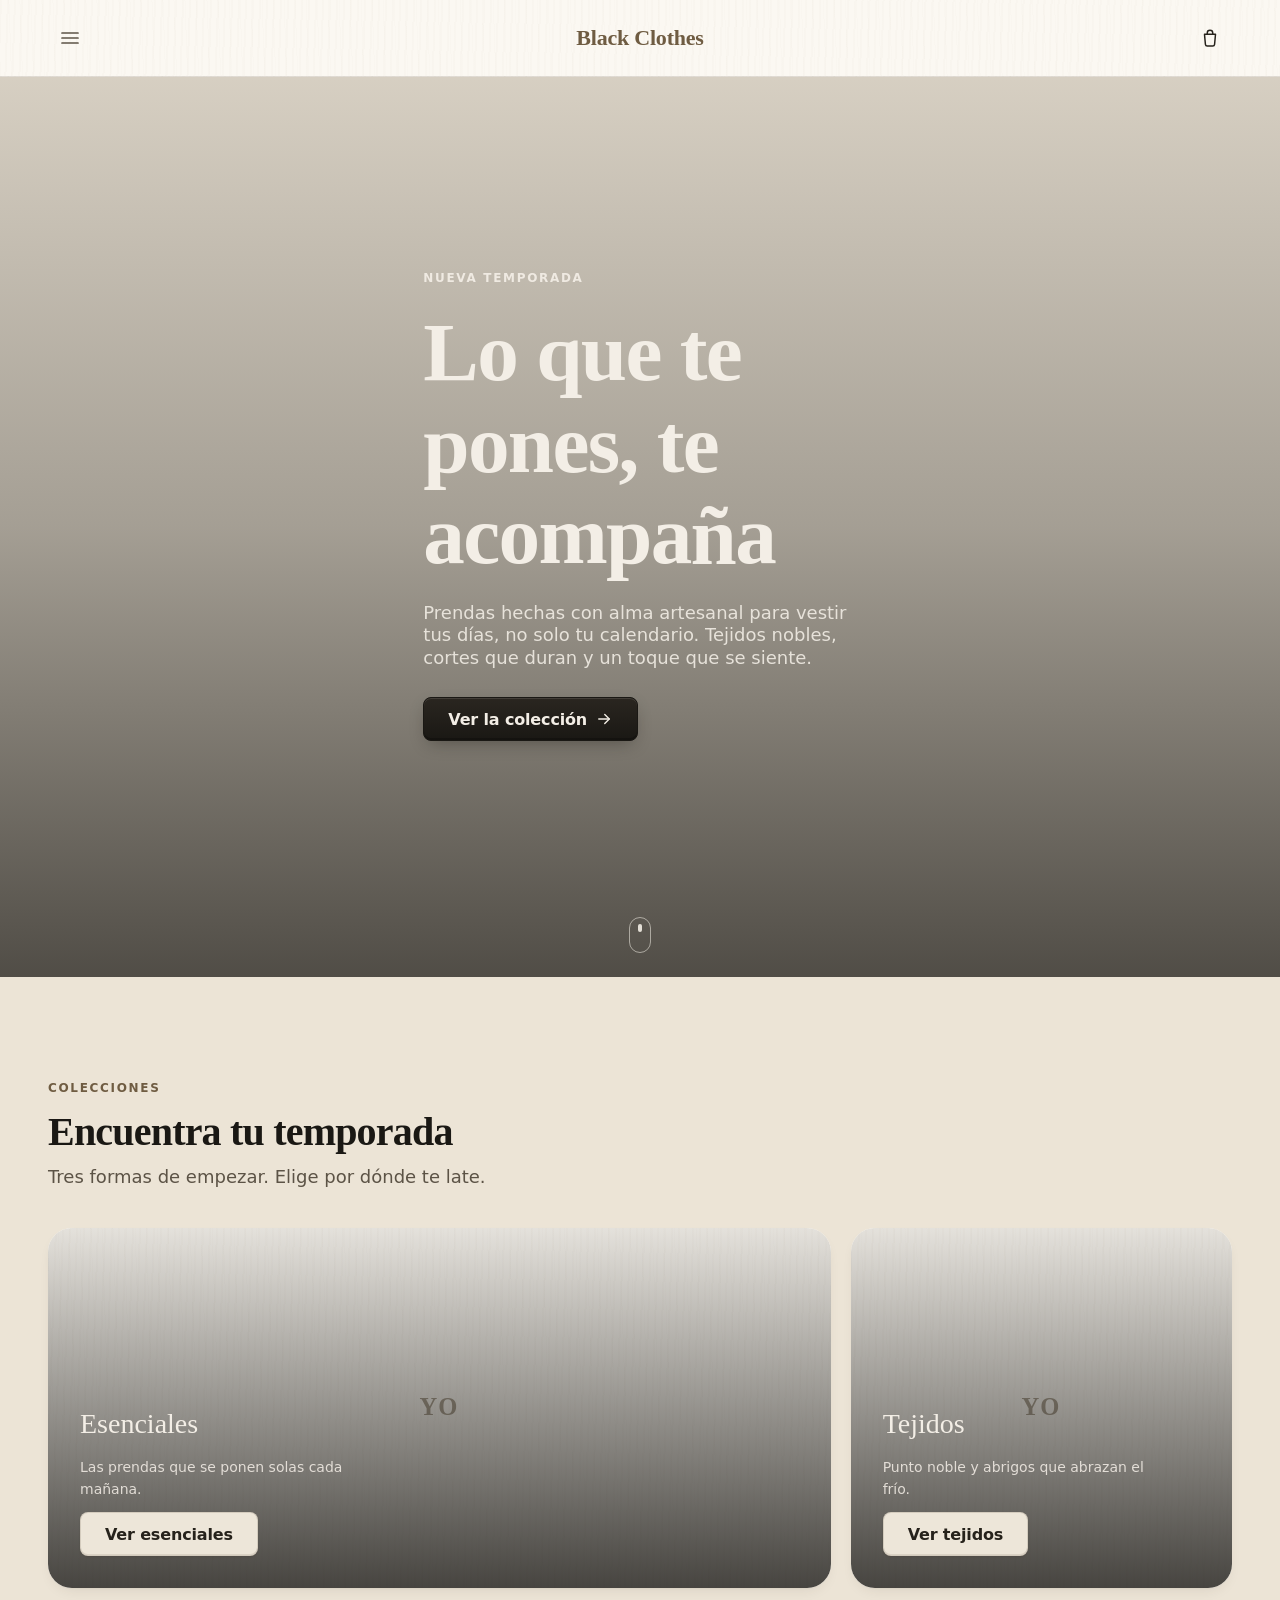
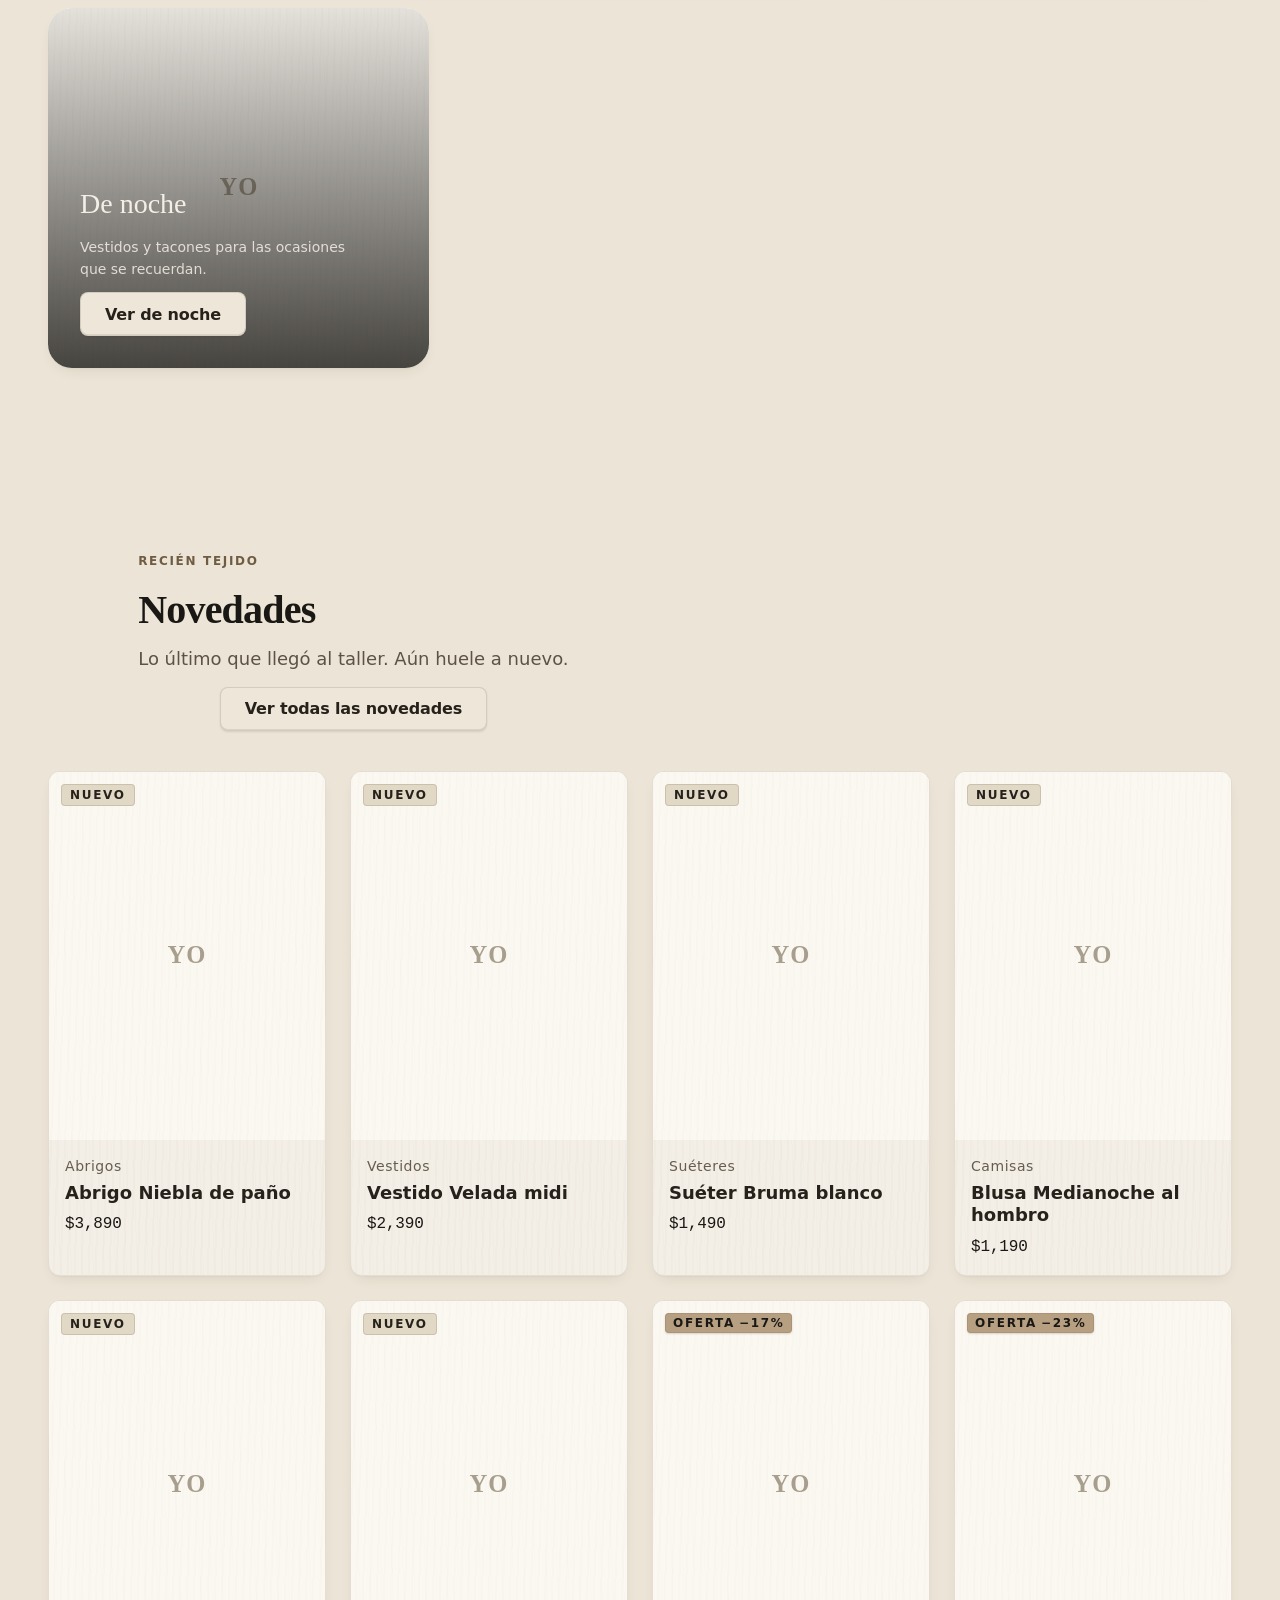
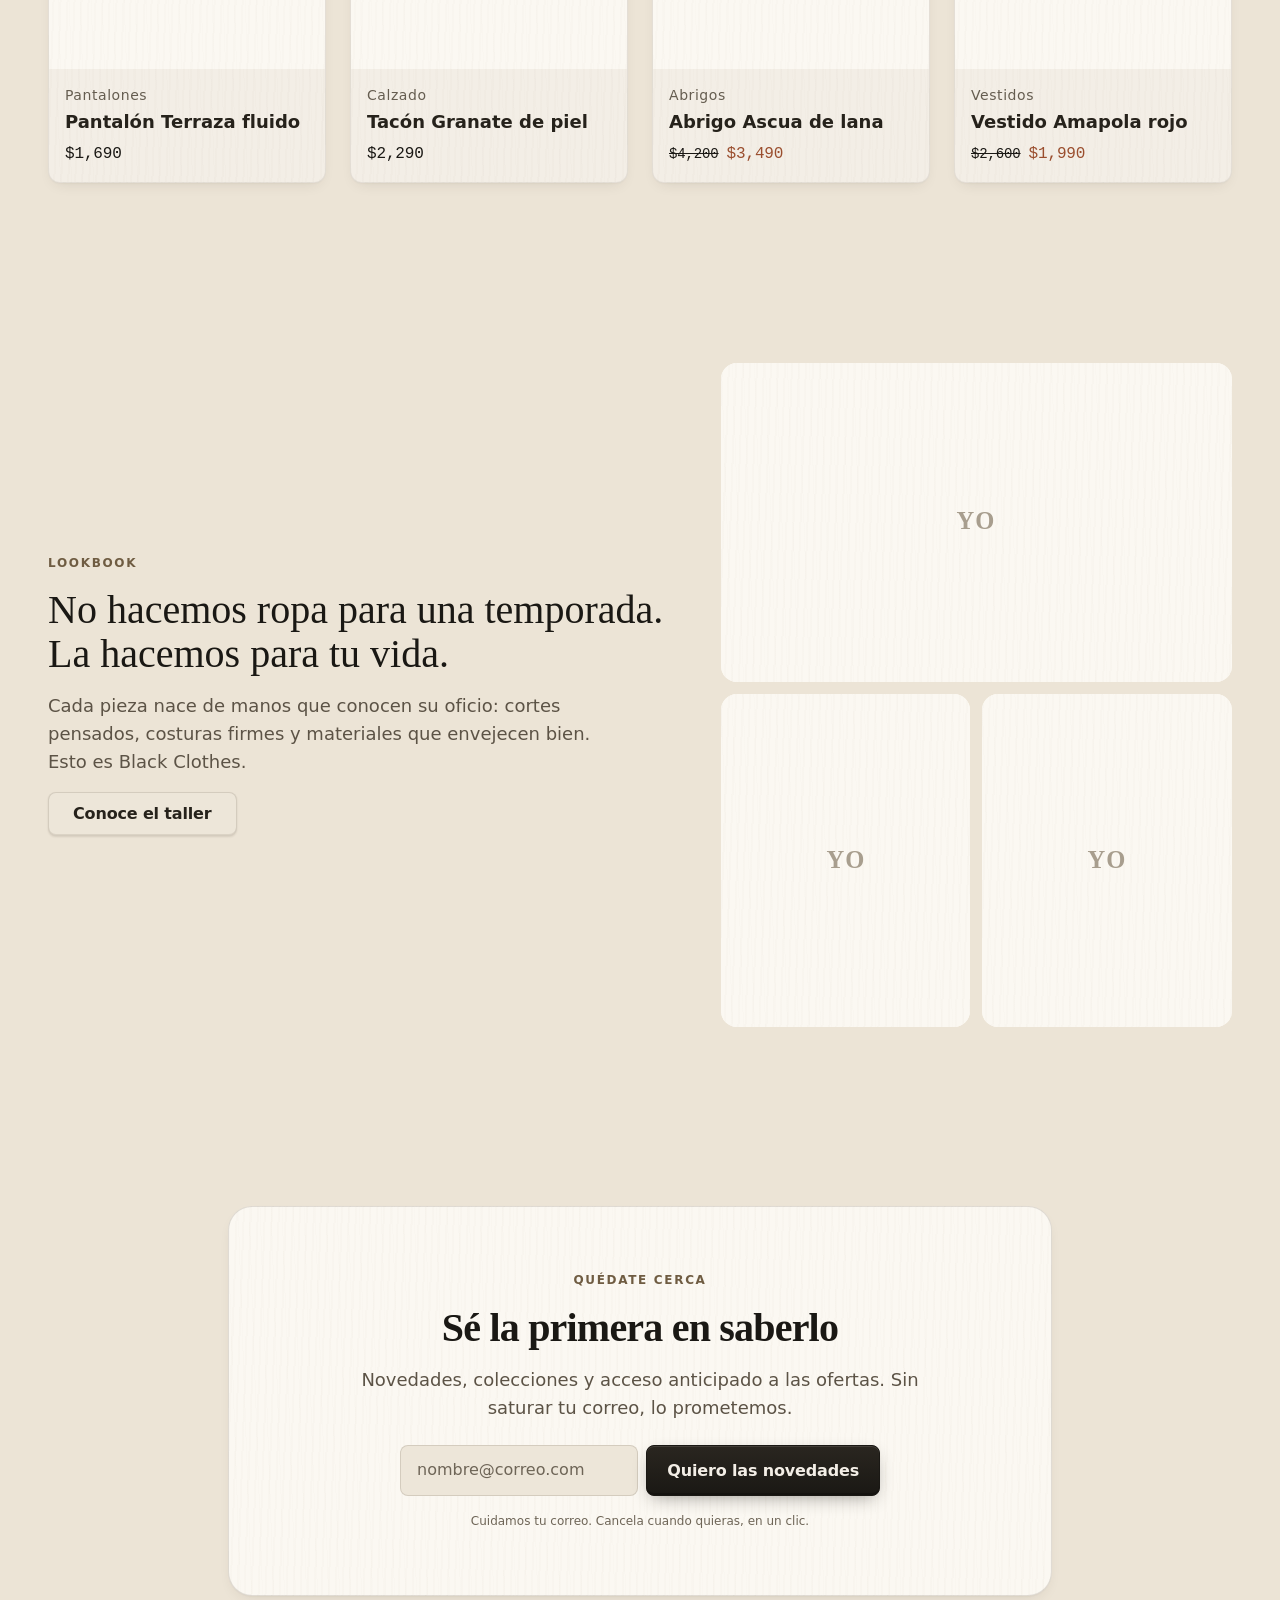
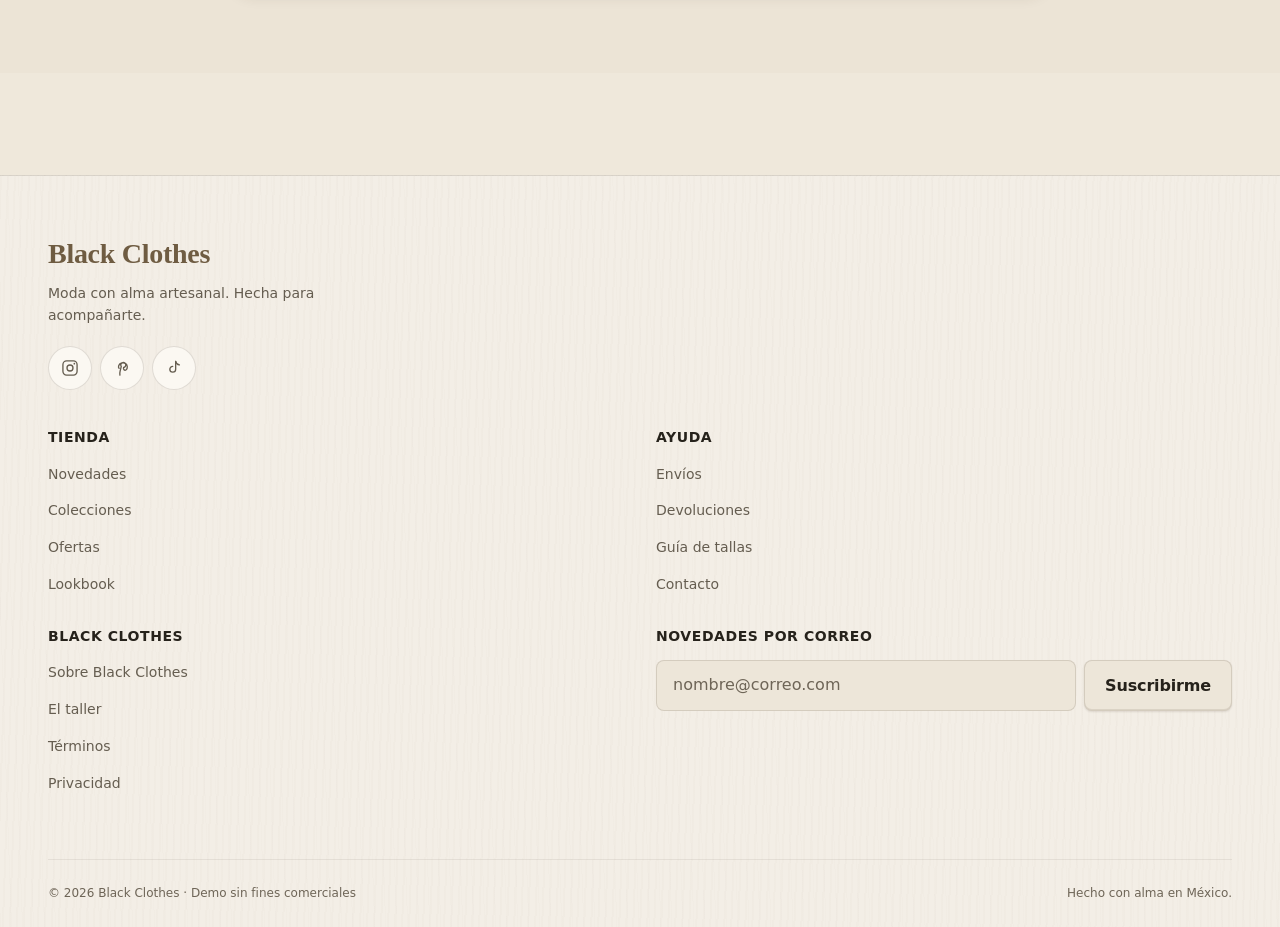
==== commit dd799aa3: "Nueva paleta de color: tema claro "nude" inspirado en Nude Project Reemplaza la paleta oscura "océan" ====
--- a/index.html
+++ b/index.html
@@ -3,9 +3,9 @@
 <head>
   <meta charset="UTF-8">
   <meta name="viewport" content="width=device-width, initial-scale=1, viewport-fit=cover">
-  <meta name="description" content="YOYO · Moda con alma artesanal. Prendas premium para vestir tus días, no solo tu calendario.">
+  <meta name="description" content="Black Clothes · Moda con alma artesanal. Prendas premium para vestir tus días, no solo tu calendario.">
   <meta name="theme-color" content="#14100c">
-  <title>YOYO · Moda con alma artesanal</title>
+  <title>Black Clothes · Moda con alma artesanal</title>
 
   <link rel="stylesheet" href="css/tokens.css">
   <link rel="stylesheet" href="css/base.css">
@@ -25,7 +25,7 @@
           <svg viewBox="0 0 24 24" width="24" height="24" fill="none" stroke="currentColor" stroke-width="1.7" stroke-linecap="round" aria-hidden="true" focusable="false"><path d="M4 7h16"/><path d="M4 12h16"/><path d="M4 17h16"/></svg>
         </button>
 
-        <a class="logo" href="index.html" aria-label="YOYO · Ir al inicio">YOYO</a>
+        <a class="logo" href="index.html" aria-label="Black Clothes · Ir al inicio">Black Clothes</a>
 
         <nav class="nav-primaria" aria-label="Navegación principal">
           <ul class="nav-primaria__lista">
@@ -50,7 +50,7 @@
   <div class="menu-velo" data-menu-velo></div>
   <nav class="menu-panel" id="menu-movil" data-menu-panel aria-label="Menú">
     <div class="menu-panel__cabecera">
-      <span class="logo">YOYO</span>
+      <span class="logo">Black Clothes</span>
       <button type="button" class="boton-icono" data-menu-cerrar aria-label="Cerrar menú">
         <svg viewBox="0 0 24 24" width="22" height="22" fill="none" stroke="currentColor" stroke-width="1.7" stroke-linecap="round" aria-hidden="true" focusable="false"><path d="M6 6l12 12"/><path d="M18 6 6 18"/></svg>
       </button>
@@ -161,7 +161,7 @@
         </div>
 
         <div class="grid-productos" data-novedades data-reveal-grupo>
-          <!-- Cards renderizadas por JS desde YOYO_DATA -->
+          <!-- Cards renderizadas por JS desde BLACKCLOTHES_DATA -->
         </div>
       </div>
     </section>
@@ -173,7 +173,7 @@
           <div class="lookbook__texto" data-reveal>
             <span class="eyebrow">Lookbook</span>
             <blockquote class="lookbook__cita" id="lookbook-titulo">No hacemos ropa para una temporada. La hacemos para tu vida.</blockquote>
-            <p class="lookbook__campana">Cada pieza nace de manos que conocen su oficio: cortes pensados, costuras firmes y materiales que envejecen bien. Esto es YOYO.</p>
+            <p class="lookbook__campana">Cada pieza nace de manos que conocen su oficio: cortes pensados, costuras firmes y materiales que envejecen bien. Esto es Black Clothes.</p>
             <div>
               <a class="boton-secundario" href="tienda.html">Conoce el taller</a>
             </div>
@@ -224,16 +224,16 @@
     <div class="contenedor">
       <div class="pie__principal">
         <div class="pie__marca">
-          <span class="logo">YOYO</span>
+          <span class="logo">Black Clothes</span>
           <p class="pie__claim">Moda con alma artesanal. Hecha para acompañarte.</p>
           <div class="pie__redes">
-            <a class="pie__red" href="#" aria-label="YOYO en Instagram">
+            <a class="pie__red" href="#" aria-label="Black Clothes en Instagram">
               <svg viewBox="0 0 24 24" width="20" height="20" fill="none" stroke="currentColor" stroke-width="1.6" aria-hidden="true" focusable="false"><rect x="3.5" y="3.5" width="17" height="17" rx="4.5"/><circle cx="12" cy="12" r="3.6"/><circle cx="17.2" cy="6.8" r="1" fill="currentColor" stroke="none"/></svg>
             </a>
-            <a class="pie__red" href="#" aria-label="YOYO en Pinterest">
+            <a class="pie__red" href="#" aria-label="Black Clothes en Pinterest">
               <svg viewBox="0 0 24 24" width="20" height="20" fill="none" stroke="currentColor" stroke-width="1.6" stroke-linecap="round" stroke-linejoin="round" aria-hidden="true" focusable="false"><path d="M9.5 20.5c-.4-1.6-.1-3.4.3-5 .4-1.7 1.3-5.3 1.3-5.3a3 3 0 1 1 2.8 1.2c-.7 2.8 1.4 4 3.1 2.7 1.9-1.6 1.9-5.6-.6-7.3-2.7-1.9-7-1-8.3 2.2-.5 1.2-.3 2.6.4 3.5"/></svg>
             </a>
-            <a class="pie__red" href="#" aria-label="YOYO en TikTok">
+            <a class="pie__red" href="#" aria-label="Black Clothes en TikTok">
               <svg viewBox="0 0 24 24" width="20" height="20" fill="none" stroke="currentColor" stroke-width="1.6" stroke-linecap="round" stroke-linejoin="round" aria-hidden="true" focusable="false"><path d="M14 4v9.5a3.5 3.5 0 1 1-3.5-3.5"/><path d="M14 4c.4 2.3 2 3.9 4.5 4.2"/></svg>
             </a>
           </div>
@@ -259,9 +259,9 @@
             </ul>
           </div>
           <div>
-            <h2 class="pie__titulo">YOYO</h2>
+            <h2 class="pie__titulo">Black Clothes</h2>
             <ul class="pie__lista">
-              <li><a href="#">Sobre YOYO</a></li>
+              <li><a href="#">Sobre Black Clothes</a></li>
               <li><a href="#">El taller</a></li>
               <li><a href="#">Términos</a></li>
               <li><a href="#">Privacidad</a></li>
@@ -282,14 +282,14 @@
       </div>
 
       <div class="pie__base">
-        <span>© 2026 YOYO · Demo sin fines comerciales</span>
+        <span>© 2026 Black Clothes · Demo sin fines comerciales</span>
         <span>Hecho con alma en México.</span>
       </div>
     </div>
   </footer>
 
   <!-- Contenedor de toasts (posicionado por CSS; lo rellena ui.js) -->
-  <div id="yoyo-toasts" class="toasts" role="status" aria-live="polite" aria-atomic="false"></div>
+  <div id="blackclothes-toasts" class="toasts" role="status" aria-live="polite" aria-atomic="false"></div>
 
   <script src="js/data.js"></script>
   <script src="js/cart.js"></script>
--- a/css/tokens.css
+++ b/css/tokens.css
@@ -1,16 +1,22 @@
 /* =============================================================================
-   YOYO · tokens.css — Catálogo canónico de design tokens (fuente de verdad)
+   Black Clothes · tokens.css — Catálogo canónico de design tokens (fuente de verdad)
    -----------------------------------------------------------------------------
-   Sistema visual adaptado FIELMENTE de `catan-assistant` (océano + madera +
-   dorado reservado + neutros cálidos arena↔nogal). Para una tienda de moda
-   premium/editorial: el dorado es el acento de marca y de "oferta"; se añade un
-   ÚNICO color funcional discreto — terracota cálido de la familia catán
-   (`--sale`, #c4663f = resource-brick) — reservado EXCLUSIVAMENTE a precios
-   rebajados. No se inventa ninguna paleta nueva.
+   PALETA "NUDE" — estética minimalista CLARA y cálida inspirada FIELMENTE en
+   la identidad de Nude Project: off-white crema/ecru de fondo, tinta casi-negra
+   cálida, acento de marca terroso y discreto (taupe/arena → nogal apagado) y un
+   ÚNICO color funcional (terracota/ladrillo cálido, `--sale`) reservado a
+   precios rebajados. CTAs primarios en negro cálido con texto crema. Nada
+   brillante ni saturado: el lujo aquí es la sobriedad.
+
+   Los nombres de las variables son SEMÁNTICOS y se conservan (surface, gold,
+   neutral, sale, ocean…) aunque su VALOR cambió de un tema oscuro "océano +
+   madera + dorado" a este tema claro "crema + arena + terracota". `--ocean-*`
+   ya no es un mar azul: es el ambiente crema global. `--gold*` ya no es dorado
+   brillante: es el taupe/nogal de marca. La textura de madera se neutraliza.
 
    Convención de nombres (decisión documentada):
-     · TOKENS (variables :root) → INGLÉS, para alinear con la herencia de
-       catán y mantener nombres técnicos cortos (surface, gold, neutral, sale).
+     · TOKENS (variables :root) → INGLÉS, nombres técnicos cortos
+       (surface, gold, neutral, sale).
      · CLASES UTILITARIAS de marca (en base.css) → ESPAÑOL de cara al
        ui-engineer (.contenedor, .titulo-display, .texture-wood, .nums).
      · El idioma de la UI (contenido) es español (México).
@@ -18,97 +24,116 @@
    Orden de carga obligatorio: tokens.css ANTES que base.css (base depende de
    estas variables). Ambos se enlazan en el <head> de cada página, tokens primero.
 
-   Regla dura heredada: ningún texto/control se apoya sobre el océano; todo el
-   contenido vive en superficies de madera sólidas (--surface-*). El dorado
-   nunca rellena botones grandes ni áreas extensas.
+   Regla dura: el contenido vive en superficies crema sólidas (--surface-*)
+   elevadas sobre el fondo crema global. El acento taupe nunca rellena botones
+   grandes ni áreas extensas; el relleno de CTA es el negro cálido de marca.
    ========================================================================== */
 
 :root {
   /* ===========================================================================
-     1 · OCÉANO — ambiente global de TODAS las páginas. Nunca fondo de lectura.
-     =========================================================================== */
-  --ocean-deep: #07243a;   /* fondo del mar / color de respaldo del body      */
-  --ocean-mid: #0c3553;    /* profundidad media del degradado                 */
-  --ocean-high: #176087;   /* horizonte iluminado (tope del radial)           */
-
-  /* Olas: SVG inline diminuto (<1 KB), trazos blancos al 3.5–5% de opacidad.
-     Idéntico al de catán. Se anima su deriva con transform (ver base.css). */
-  --ocean-waves: url("data:image/svg+xml,%3Csvg xmlns='http://www.w3.org/2000/svg' width='140' height='70' viewBox='0 0 140 70'%3E%3Cg fill='none' stroke='%23ffffff' stroke-linecap='round'%3E%3Cpath d='M0 18 q17.5 -9 35 0 t35 0 t35 0 t35 0' stroke-opacity='0.05' stroke-width='1.5'/%3E%3Cpath d='M-17.5 53 q17.5 -9 35 0 t35 0 t35 0 t35 0' stroke-opacity='0.035' stroke-width='1.5'/%3E%3C/g%3E%3C/svg%3E");
-
-  /* Degradado del océano (más luz en el horizonte, profundidad abajo). */
+     1 · AMBIENTE CREMA — fondo global de TODAS las páginas (antes "océano").
+     Off-white cálido firma de la marca. Casi plano; las "olas" pasan a ser una
+     bruma crema imperceptible. Nunca fondo de lectura directo (el contenido va
+     en --surface-*), pero ya es lo bastante claro para no exigir superficies.
+     =========================================================================== */
+  --ocean-deep: #EFE8DB;   /* crema base / color de respaldo del body          */
+  --ocean-mid: #F3EEE6;    /* crema medio del degradado (tono firma)           */
+  --ocean-high: #F6F2EA;   /* crema más claro (tope del radial, "horizonte")   */
+
+  /* "Olas": SVG inline diminuto (<1 KB). En tema claro son trazos crema cálidos
+     a ~3–4% de opacidad: una textura casi invisible, no un mar. Se anima su
+     deriva muy lenta con transform (ver base.css); en la práctica imperceptible. */
+  --ocean-waves: url("data:image/svg+xml,%3Csvg xmlns='http://www.w3.org/2000/svg' width='140' height='70' viewBox='0 0 140 70'%3E%3Cg fill='none' stroke='%23b7a082' stroke-linecap='round'%3E%3Cpath d='M0 18 q17.5 -9 35 0 t35 0 t35 0 t35 0' stroke-opacity='0.04' stroke-width='1.5'/%3E%3Cpath d='M-17.5 53 q17.5 -9 35 0 t35 0 t35 0 t35 0' stroke-opacity='0.03' stroke-width='1.5'/%3E%3C/g%3E%3C/svg%3E");
+
+  /* Degradado crema muy sutil (un punto más claro arriba, asentado abajo). */
   --ocean-gradient: radial-gradient(130% 90% at 50% -10%, var(--ocean-high) 0%, var(--ocean-mid) 48%, var(--ocean-deep) 100%);
 
-  /* Capas compuestas (olas + degradado), para contenedores que tapan el body
-     a pantalla completa (.bg-ocean). El fondo global del body las separa en
-     ::before (degradado) + ::after (olas animadas). */
+  /* Capas compuestas (bruma + degradado) para contenedores full-bleed que tapan
+     el body (.bg-ocean). El fondo global del body las separa en ::before
+     (degradado) + ::after (bruma con deriva). */
   --ocean-layers: var(--ocean-waves), var(--ocean-gradient);
 
   /* ===========================================================================
-     2 · SUPERFICIES de madera oscura cálida, SÓLIDAS y elevadas sobre el océano.
-     Tokens semánticos: los componentes no inventan su propio bg.
-     =========================================================================== */
-  --surface-0: #14100c;  /* base profunda (raíz de página bajo el contenido)  */
-  --surface-1: #1f1812;  /* nivel 1 — secciones, footer, cards de producto    */
-  --surface-2: #271e15;  /* nivel 2 — panel de compra, resumen, line items    */
-  --surface-3: #2f2419;  /* nivel 3 — inputs, chips, botones secundarios      */
-  --surface-4: #3a2c1e;  /* nivel 4 — chips activos, swatches, estados fuertes */
-
-  /* ===========================================================================
-     3 · NEUTROS cálidos (arena → nogal). TODO el texto y los controles adoptan
-     estos tonos. Cero grises fríos. Luminosidades calibradas AA (heredadas).
-     =========================================================================== */
-  --neutral-50: #f8f1e3;   /* arena clarísima — títulos sobre madera          */
-  --neutral-100: #f0e6d2;  /* texto base de cuerpo                            */
-  --neutral-200: #ddcfb4;  /* texto secundario / subtítulos                  */
-  --neutral-300: #c5b290;  /* texto terciario / labels suaves                */
-  --neutral-400: #a28b6d;  /* texto deshabilitado / metadatos                */
-  --neutral-500: #9a8268;  /* mínimo AA para texto pequeño informativo        */
-  --neutral-600: #6b573f;  /* bordes cálidos, divisores fuertes              */
-  --neutral-700: #51402e;  /* bordes/hairlines sobre madera                  */
-  --neutral-800: #392c1f;  /* canto oscuro, separadores sutiles              */
-  --neutral-900: #251d14;  /* sombras de borde, fondos hundidos              */
-  --neutral-950: #191310;  /* tinta oscura — base del anillo de foco          */
+     2 · SUPERFICIES crema escalonadas, SÓLIDAS y elevadas sobre el fondo crema.
+     A diferencia del tema oscuro, suben de CLARO (cards más luminosas que el
+     fondo) a un crema un poco más MARCADO (estados fuertes). Tokens semánticos:
+     los componentes no inventan su propio bg.
+     =========================================================================== */
+  --surface-0: #ECE4D6;  /* base de página bajo el contenido (un punto bajo el fondo) */
+  --surface-1: #F3EEE6;  /* nivel 1 — secciones, footer, cards de producto    */
+  --surface-2: #FBF8F2;  /* nivel 2 — panel de compra, resumen, line items (la más clara) */
+  --surface-3: #EDE6D9;  /* nivel 3 — inputs, chips, botones secundarios      */
+  --surface-4: #E2D8C6;  /* nivel 4 — chips activos, swatches, estados fuertes */
+
+  /* Superficie del CTA primario: el NEGRO cálido de marca (firma de Nude para
+     los botones de acción). Texto crema encima (--text-on-cta, ≈15:1). */
+  --surface-cta: #1A1814;       /* relleno del CTA primario                    */
+  --surface-cta-hover: #2A2620; /* hover del CTA (un punto más claro)          */
+
+  /* ===========================================================================
+     3 · NEUTROS cálidos INVERTIDOS para tema claro. La escala arranca en TINTA
+     casi-negra cálida (50 = la más oscura, para títulos/cuerpo sobre crema) y
+     termina en CREMA (950 = el más claro, base de "texto sobre negro" del CTA).
+     Cero grises fríos. Luminosidades calibradas WCAG AA contra superficie crema.
+     50–500 son roles de TEXTO (oscuros); 600–950 son bordes/superficies (claros).
+     =========================================================================== */
+  --neutral-50: #1A1814;   /* tinta casi-negra cálida — títulos y texto fuerte */
+  --neutral-100: #26221B;  /* texto base de cuerpo (≈13.7:1 sobre crema)       */
+  --neutral-200: #5C5346;  /* texto secundario / subtítulos (≈6.5:1)           */
+  --neutral-300: #655D50;  /* texto terciario / labels suaves (AA en surface-0..4: 4.60–6.12:1; el valor previo #6E665A caía a 4.48 sobre surface-0 y 4.01 sobre surface-4) */
+  --neutral-400: #6E6557;  /* metadatos / placeholders (AA ≈4.9:1 sobre crema) */
+  --neutral-500: #7E7466;  /* deshabilitado / agotado (informativo, ≥3:1)      */
+  --neutral-600: #A89E8E;  /* bordes cálidos visibles, divisores fuertes       */
+  --neutral-700: #C2B7A4;  /* bordes/hairlines sobre crema                     */
+  --neutral-800: #D8CDBA;  /* cantos suaves, pista de progreso, separadores    */
+  --neutral-900: #E4DCCD;  /* fondos hundidos, bordes muy tenues               */
+  --neutral-950: #F3EEE6;  /* crema más pálido — texto crema sobre el CTA negro */
 
   /* Atajos semánticos de tinta (extremos de la escala). */
-  --ink-light: var(--neutral-50);  /* texto sobre madera                      */
-  --ink-dark: var(--neutral-950);  /* base del foco / texto sobre dorado      */
+  --ink-dark: var(--neutral-50);   /* tinta oscura sobre crema / base del foco  */
+  --ink-light: var(--neutral-950); /* crema sobre el negro del CTA / taupe      */
 
   /* Roles de texto (semánticos, para que el ui-engineer no elija a mano). */
-  --text-primary: var(--neutral-100);
+  --text-primary: var(--neutral-100);   /* cuerpo oscuro sobre crema           */
   --text-secondary: var(--neutral-200);
   --text-muted: var(--neutral-400);
-  --text-on-gold: var(--neutral-950);   /* texto oscuro sobre relleno dorado   */
-  --text-on-sale: var(--neutral-50);    /* texto claro sobre terracota oferta  */
-
-  /* Bordes / hairlines (cálidos translúcidos, sobre madera). */
-  --border-subtle: rgba(255, 235, 200, 0.07);
-  --border-default: rgba(255, 235, 200, 0.12);
-  --border-strong: rgba(255, 235, 200, 0.20);
-
-  /* ===========================================================================
-     4 · DORADO — RESERVADO: marca, títulos display, insignias, OFERTAS, foco.
-     Nunca relleno de botones grandes ni áreas extensas.
-     =========================================================================== */
-  --gold-light: #ecc35f;  /* títulos/marca/realce — el dorado más legible     */
-  --gold: #d9a93e;        /* base — bordes dorados, badge de oferta           */
-  --gold-deep: #a87b22;   /* sombra del dorado, cantos de insignias           */
-
-  /* Velos translúcidos de dorado (acentos, hovers, anillos suaves). */
-  --gold-tint-08: rgba(217, 169, 62, 0.08);   /* wash de fondo muy sutil      */
-  --gold-tint-16: rgba(217, 169, 62, 0.16);   /* hover/halo de selección     */
-  --gold-tint-35: rgba(217, 169, 62, 0.35);   /* aro interior de insignia    */
-
-  /* ===========================================================================
-     5 · COLOR FUNCIONAL ÚNICO — OFERTA (terracota cálido = catán resource-brick)
+  --text-on-gold: var(--neutral-50);    /* texto oscuro sobre relleno taupe     */
+  --text-on-sale: var(--neutral-950);   /* texto crema sobre terracota oferta   */
+  --text-on-cta: var(--neutral-950);    /* texto crema sobre el CTA negro       */
+
+  /* Bordes / hairlines cálidos sobre crema (taupe translúcido, NO blanco). */
+  --border-subtle: rgba(60, 48, 32, 0.08);
+  --border-default: rgba(60, 48, 32, 0.14);
+  --border-strong: rgba(60, 48, 32, 0.24);
+
+  /* ===========================================================================
+     4 · ACENTO NUDE — taupe/arena → nogal apagado (mantiene los nombres --gold*).
+     RESERVADO: marca/logo, títulos display, insignias, foco, estados "éxito".
+     Terroso y DISCRETO (NO brillante). --gold-light es además un rol de TEXTO
+     (logo, "envío gratis", confirmaciones): se calibra para AA sobre crema.
+     Nunca rellena botones grandes (eso es trabajo del CTA negro de marca).
+     =========================================================================== */
+  --gold-light: #6F5C42;  /* nogal legible — marca/títulos/realce como TEXTO (AA) */
+  --gold: #B7A082;        /* taupe/arena base — bordes, badge, rellenos chicos */
+  --gold-deep: #8C7659;   /* nogal apagado — sombra/canto de insignias        */
+
+  /* Velos translúcidos del acento (washes, hovers, anillos suaves) sobre crema. */
+  --gold-tint-08: rgba(140, 118, 89, 0.10);   /* wash de fondo muy sutil      */
+  --gold-tint-16: rgba(140, 118, 89, 0.18);   /* hover/halo de selección     */
+  --gold-tint-35: rgba(183, 160, 130, 0.40);  /* aro/selección de insignia    */
+
+  /* ===========================================================================
+     5 · COLOR FUNCIONAL ÚNICO — OFERTA (terracota/ladrillo cálido, familia nude).
      RESERVADO EXCLUSIVAMENTE a precios rebajados / ahorro. No usar en otra cosa.
      =========================================================================== */
-  --sale: #c4663f;        /* terracota — RELLENOS/acentos: badge, bordes, puntos */
-  --sale-deep: #8f482b;   /* sombra del terracota / borde                     */
-  --sale-tint-12: rgba(196, 102, 63, 0.12);   /* fondo suave de la fila de ahorro */
-  /* Terracota para TEXTO sobre madera (misma familia, aclarado para cumplir
-     WCAG AA ≥4.5:1 incluso sobre surface-2 y sobre la fila --sale-tint-12).
+  --sale: #A8542F;        /* terracota RELLENO: badge, bordes, puntos. Calibrado
+                             para que el texto crema (--text-on-sale) cumpla AA. */
+  --sale-deep: #823F22;   /* sombra del terracota / borde                     */
+  --sale-tint-12: rgba(168, 84, 47, 0.12);    /* fondo suave de la fila de ahorro */
+  /* Terracota OSCURECIDO para TEXTO sobre crema (misma familia, ennegrecido para
+     cumplir WCAG AA ≥4.5:1 sobre surface-2 y sobre la fila --sale-tint-12).
      Reservado igual que --sale: precio rebajado y fila de ahorro. */
-  --sale-text: #d97e57;
+  --sale-text: #9A4E2E;
 
   /* ===========================================================================
      6 · AGOTADO / DESHABILITADO (apagado, nogal — sin color funcional).
@@ -118,11 +143,12 @@
   --disabled-opacity: 0.45;     /* atenuación de cards/botones agotados        */
 
   /* ===========================================================================
-     7 · FOCO — anillo dorado (visible sobre madera Y sobre océano). Doble capa:
-     borde oscuro interior (--ink-dark) + halo dorado exterior. box-shadow.
-     =========================================================================== */
-  --ring-focus: rgba(236, 195, 95, 0.9);
-  --focus-ring: 0 0 0 2px var(--ink-dark), 0 0 0 4px var(--ring-focus);
+     7 · FOCO — anillo oscuro/taupe (visible sobre crema Y sobre superficies).
+     Doble capa: filo crema interior (separa del control) + halo nogal oscuro
+     exterior. Sustituye el halo dorado del tema oscuro. box-shadow.
+     =========================================================================== */
+  --ring-focus: rgba(74, 60, 42, 0.92);   /* nogal oscuro, alto contraste sobre crema */
+  --focus-ring: 0 0 0 2px var(--neutral-950), 0 0 0 4px var(--ring-focus);
 
   /* ===========================================================================
      8 · TIPOGRAFÍA
@@ -215,33 +241,39 @@
   --radius-circle: 50%;   /* swatches de color, botones de stepper            */
 
   /* ===========================================================================
-     12 · SOMBRAS — cálidas, con realce interior (filo iluminado arriba, canto
-     oscuro abajo). Replicadas del espíritu de catán (soft/card/wood/cta/medal).
-     =========================================================================== */
-  --shadow-soft: 0 1px 0 0 rgba(255, 235, 200, 0.05) inset, 0 1px 2px 0 rgba(0, 0, 0, 0.45);
-  --shadow-card: 0 1px 0 0 rgba(255, 235, 200, 0.06) inset, 0 4px 14px -4px rgba(0, 0, 0, 0.55);
+     12 · SOMBRAS — de TEMA CLARO: suaves y cálidas muy tenues. Las sombras de
+     caída usan un marrón cálido translúcido (no negro puro, que ensucia el
+     crema) a baja opacidad. Se retiran los insets "luz arriba" del tema oscuro;
+     donde hace falta definición se usa un filo oscuro sutilísimo.
+     =========================================================================== */
+  --shadow-soft: 0 1px 2px 0 rgba(58, 44, 28, 0.10);
+  --shadow-card: 0 1px 2px -1px rgba(58, 44, 28, 0.10), 0 6px 16px -8px rgba(58, 44, 28, 0.16);
   /* Elevación de card al hover (más profundidad, sin mover layout). */
-  --shadow-card-hover: 0 1px 0 0 rgba(255, 235, 200, 0.08) inset, 0 14px 32px -10px rgba(0, 0, 0, 0.65);
-  /* Botones/superficies madera: realce arriba, canto oscuro, caída corta. */
-  --shadow-wood: inset 0 1px 0 rgba(255, 235, 200, 0.08), inset 0 -1px 0 rgba(0, 0, 0, 0.45), 0 2px 5px -1px rgba(0, 0, 0, 0.5);
-  /* CTA primario (botón de acción). Glow cálido dorado tenue + relieve. El
-     relleno del botón es madera, NO dorado; el glow es el único toque cálido. */
-  --shadow-cta: 0 6px 18px -4px rgba(168, 123, 34, 0.40), 0 1px 0 0 rgba(255, 255, 255, 0.12) inset, 0 -2px 0 0 rgba(0, 0, 0, 0.20) inset;
-  /* Medalla/sello para insignias y badge de oferta: aro interior dorado. */
-  --shadow-medal: inset 0 0 0 1px rgba(217, 169, 62, 0.35), inset 0 1px 0 rgba(255, 235, 200, 0.18), 0 1px 3px rgba(0, 0, 0, 0.5);
+  --shadow-card-hover: 0 2px 4px -2px rgba(58, 44, 28, 0.12), 0 16px 34px -12px rgba(58, 44, 28, 0.24);
+  /* Botones/superficies crema: filo oscuro tenue + caída corta (sin glow claro). */
+  --shadow-wood: inset 0 -1px 0 rgba(58, 44, 28, 0.10), 0 1px 2px 0 rgba(58, 44, 28, 0.12);
+  /* CTA primario (botón NEGRO de marca): sombra acorde al relleno oscuro
+     (caída neutra + un filo superior crema tenue para relieve sobre el negro). */
+  --shadow-cta: 0 6px 18px -6px rgba(26, 24, 20, 0.45), inset 0 1px 0 0 rgba(243, 238, 230, 0.12), inset 0 -2px 0 0 rgba(0, 0, 0, 0.25);
+  /* Medalla/sello para insignias y badge: aro interior taupe sobre la pieza. */
+  --shadow-medal: inset 0 0 0 1px rgba(140, 118, 89, 0.30), 0 1px 2px rgba(58, 44, 28, 0.18);
   /* Header sticky compactado (al hacer scroll gana elevación). */
-  --shadow-header: 0 1px 0 0 rgba(255, 235, 200, 0.05) inset, 0 6px 20px -8px rgba(0, 0, 0, 0.7);
-
-  /* ===========================================================================
-     13 · TEXTURA de veta de madera (solo gradientes repetidos, cero imágenes).
-     Variables reutilizables para que el ui-engineer no recalcule los rgba.
-     =========================================================================== */
-  --wood-grain: repeating-linear-gradient(92deg, rgba(255, 226, 178, 0.016) 0px, rgba(255, 226, 178, 0.016) 2px, transparent 2px, transparent 7px),
-                repeating-linear-gradient(88deg, rgba(0, 0, 0, 0.05) 0px, rgba(0, 0, 0, 0.05) 1px, transparent 1px, transparent 11px);
-
-  /* Velo oscuro sobre el video del hero (legibilidad del texto del hero).
-     Más oscuro abajo donde cae el título; degrada hacia arriba. */
-  --hero-veil: linear-gradient(180deg, rgba(7, 36, 58, 0.30) 0%, rgba(7, 36, 58, 0.55) 45%, rgba(20, 16, 12, 0.88) 100%);
+  --shadow-header: 0 6px 20px -10px rgba(58, 44, 28, 0.22);
+
+  /* ===========================================================================
+     13 · TEXTURA — en tema claro la "veta de madera" oscura no aplica. Se
+     neutraliza a una grano crema casi imperceptible (trazos cálidos a <2%) que
+     NO ensucia el fondo claro; conserva el nombre --wood-grain para no tocar los
+     componentes que la consumen. Para un acabado plano puro, basta con que sus
+     opacidades sean mínimas (como aquí).
+     =========================================================================== */
+  --wood-grain: repeating-linear-gradient(92deg, rgba(140, 118, 89, 0.018) 0px, rgba(140, 118, 89, 0.018) 2px, transparent 2px, transparent 7px),
+                repeating-linear-gradient(88deg, rgba(120, 96, 64, 0.012) 0px, rgba(120, 96, 64, 0.012) 1px, transparent 1px, transparent 11px);
+
+  /* Velo sobre el video del hero (legibilidad del texto crema del hero). Tema
+     claro: oscurece lo JUSTO el video abajo, donde cae el título crema; degrada
+     a casi transparente arriba para no apagar la imagen. */
+  --hero-veil: linear-gradient(180deg, rgba(26, 24, 20, 0.10) 0%, rgba(26, 24, 20, 0.34) 50%, rgba(26, 24, 20, 0.74) 100%);
 
   /* ===========================================================================
      14 · Z-INDEX — escala documentada (evita el caos de números mágicos).
--- a/css/base.css
+++ b/css/base.css
@@ -1,6 +1,6 @@
 /* =============================================================================
-   YOYO · base.css — Reset moderno, fondo océano global, tipografía base, foco
-   dorado y utilidades de marca.
+   Black Clothes · base.css — Reset moderno, fondo crema global, tipografía base,
+   foco nogal y utilidades de marca.
    -----------------------------------------------------------------------------
    Depende de css/tokens.css (debe cargarse ANTES). Por robustez se deja también
    un @import; si ambos ya se enlazan en orden en el <head>, el @import es inerte
@@ -11,8 +11,8 @@
        <link rel="stylesheet" href="css/pages.css">
        <link rel="stylesheet" href="css/motion.css">
 
-   Regla dura: ningún texto/control se apoya sobre el océano. Todo el contenido
-   vive en superficies de madera sólidas (.contenedor + cards con --surface-*).
+   Tema CLARO "nude": el fondo global es crema cálido (--ocean-*). El contenido
+   vive en superficies crema sólidas (.contenedor + cards con --surface-*).
    ========================================================================== */
 
 @import url("tokens.css");
@@ -54,7 +54,7 @@
   text-rendering: optimizeLegibility;
   -webkit-tap-highlight-color: transparent;
   overscroll-behavior-y: none;
-  /* Color de respaldo bajo el océano (si el pseudo-elemento no pinta). */
+  /* Color de respaldo bajo el ambiente crema (si el pseudo-elemento no pinta). */
   background-color: var(--ocean-deep);
   /* Tipografía base: sans del sistema, neutro cálido, variantes de marca. */
   font-family: var(--font-sans);
@@ -122,25 +122,28 @@
 }
 
 :root {
-  /* Color de selección de texto cálido, coherente con la marca. */
+  /* Color de controles nativos: taupe de marca (discreto). */
   accent-color: var(--gold);
 }
 
+/* Selección de texto: velo taupe nude con tinta oscura encima (sobre crema). */
 ::selection {
   background: var(--gold-tint-35);
   color: var(--neutral-50);
 }
 
 /* =============================================================================
-   2 · OCÉANO GLOBAL — fondo fijo del body (degradado + olas animadas).
+   2 · AMBIENTE CREMA GLOBAL — fondo fijo del body (degradado crema + bruma).
    -----------------------------------------------------------------------------
-   Capa FIJA (no repinta al hacer scroll, barato en móvil). Se separa en dos
-   pseudo-elementos para poder animar la deriva de las olas con `transform` en
-   el compositor (cero repaints), no con background-position.
+   Tema claro: el fondo es crema cálido casi plano. Capa FIJA (no repinta al
+   hacer scroll, barato en móvil). Se mantienen los dos pseudo-elementos: el
+   degradado crema en ::before y una bruma crema imperceptible en ::after, cuya
+   deriva se anima con `transform` (cero repaints). En la práctica el movimiento
+   es invisible; existe solo por continuidad con prefers-reduced-motion.
    ========================================================================== */
 
 body::before {
-  /* Degradado radial: más luz en el horizonte, profundidad abajo. */
+  /* Degradado radial crema: un punto más claro arriba, asentado abajo. */
   content: "";
   position: fixed;
   inset: 0;
@@ -153,9 +156,10 @@
 }
 
 body::after {
-  /* Olas con deriva. El pseudo se extiende exactamente un tile (140×70) hacia
-     arriba-izquierda y deriva un tile completo hacia abajo-derecha: el loop
-     cierra sin salto y el viewport queda cubierto en todo momento (~2.7 px/s). */
+  /* Bruma crema con deriva (imperceptible). El pseudo se extiende exactamente
+     un tile (140×70) hacia arriba-izquierda y deriva un tile completo hacia
+     abajo-derecha: el loop cierra sin salto y el viewport queda cubierto en todo
+     momento (~2.7 px/s). En tema claro los trazos van al ~3–4%: casi invisibles. */
   content: "";
   position: fixed;
   top: -70px;
@@ -183,8 +187,8 @@
    3 · TIPOGRAFÍA BASE
    ========================================================================== */
 
-/* Títulos: serif display por defecto, neutro arena claro, tracking ajustado.
-   El tamaño concreto lo fija cada contexto (utilidades / componentes). */
+/* Títulos: serif display por defecto, tinta oscura cálida sobre crema, tracking
+   ajustado. El tamaño concreto lo fija cada contexto (utilidades / componentes). */
 h1,
 h2,
 h3 {
@@ -231,8 +235,9 @@
 }
 
 /* =============================================================================
-   4 · FOCO — anillo dorado global con :focus-visible (visible sobre madera y
-   océano). Componentes pueden hacer override pero NUNCA quitar el foco a secas.
+   4 · FOCO — anillo nogal oscuro global con :focus-visible (alto contraste
+   sobre crema y superficies). Componentes pueden hacer override pero NUNCA
+   quitar el foco a secas.
    ========================================================================== */
 
 :where(a, button, input, textarea, select, summary, [tabindex], [role="button"], [role="tab"], [role="radio"]):focus-visible {
@@ -274,33 +279,35 @@
   text-wrap: balance;
 }
 
-/* Marca / títulos dorados (uso RESERVADO: logo YOYO, títulos de hero,
-   "GRACIAS POR TU COMPRA", insignias). El dorado tipográfico permanente del
-   chrome se limita al logo. */
+/* Marca / títulos de acento (uso RESERVADO: logo Black Clothes, títulos de hero,
+   "GRACIAS POR TU COMPRA", insignias). En tema claro el acento es el nogal
+   (--gold-light), legible sobre crema; sin sombra oscura (que ensuciaría). */
 .titulo-dorado {
   color: var(--gold-light);
-  text-shadow: 0 1px 0 rgba(0, 0, 0, 0.55);
-}
-
-/* Eyebrow / kicker: pequeña etiqueta en versalitas sobre títulos de sección. */
+}
+
+/* Eyebrow / kicker: pequeña etiqueta en versalitas sobre títulos de sección.
+   Usa el nogal (--gold-light), legible AA sobre crema (el taupe --gold no lo es
+   como texto pequeño). */
 .eyebrow {
   font-family: var(--font-sans);
   font-size: var(--fs-xs);
   font-weight: var(--weight-semibold);
   letter-spacing: var(--tracking-wider);
   text-transform: uppercase;
-  color: var(--gold);
-}
-
-/* Veta de madera sutilísima para paneles grandes (cards, footer, paneles).
-   Se COMBINA con un background-color sólido en el componente; aquí solo añade
-   la textura. No combinar con otro background-image en el mismo elemento. */
+  color: var(--gold-light);
+}
+
+/* Grano crema imperceptible para paneles grandes (cards, footer, paneles). En
+   tema claro --wood-grain es casi plano; se COMBINA con un background-color
+   sólido en el componente y no ensucia el crema. No combinar con otro
+   background-image en el mismo elemento. */
 .texture-wood {
   background-image: var(--wood-grain);
 }
 
-/* Océano como fondo de un contenedor propio (overlays a pantalla completa que
-   tapan el body, p. ej. confirmación de checkout full-bleed). */
+/* Ambiente crema como fondo de un contenedor propio (overlays full-bleed que
+   tapan el body, p. ej. confirmación de checkout). Mismo crema que el body. */
 .bg-ocean {
   background-color: var(--ocean-deep);
   background-image: var(--ocean-layers);
@@ -395,7 +402,7 @@
     transition-duration: 0.001ms !important;
   }
 
-  /* Olas del océano: mar estático (la capa de degradado permanece). */
+  /* Bruma crema: estática (la capa de degradado permanece). */
   body::after {
     animation: none !important;
     transform: none !important;
--- a/css/components.css
+++ b/css/components.css
@@ -1,5 +1,5 @@
 /* =============================================================================
-   YOYO · components.css — Componentes reutilizables.
+   Black Clothes · components.css — Componentes reutilizables.
    -----------------------------------------------------------------------------
    Consume EXCLUSIVAMENTE los tokens de tokens.css (cero hex sueltos). No define
    animaciones de entrada/scroll: esas viven en motion.css (motion-engineer).
@@ -42,16 +42,16 @@
     box-shadow var(--dur-fast) var(--ease-press);
 }
 
-/* Botón PRIMARIO — relleno de madera (nunca dorado), glow cálido tenue. */
+/* Botón PRIMARIO — el CTA NEGRO cálido de marca con texto crema (firma Nude). */
 .boton {
-  color: var(--neutral-50);
-  background-color: var(--surface-4);
-  background-image: linear-gradient(180deg, var(--surface-3), var(--surface-4));
-  border: 1px solid var(--border-strong);
+  color: var(--text-on-cta);
+  background-color: var(--surface-cta);
+  background-image: linear-gradient(180deg, var(--surface-cta-hover), var(--surface-cta));
+  border: 1px solid var(--surface-cta);
   box-shadow: var(--shadow-cta);
 }
 .boton:hover {
-  background-image: linear-gradient(180deg, var(--surface-4), var(--surface-3));
+  background-image: linear-gradient(180deg, var(--surface-cta), var(--surface-cta-hover));
   transform: translateY(-1px);
 }
 .boton:active {
@@ -161,14 +161,13 @@
   padding-block: var(--space-2);
 }
 
-/* Logo serif dorado. */
+/* Logo serif de acento (nogal sobre crema). */
 .logo {
   font-family: var(--font-display);
   font-weight: var(--weight-bold);
   font-size: var(--fs-lg);
   letter-spacing: var(--tracking-snug);
   color: var(--gold-light);
-  text-shadow: 0 1px 0 rgba(0, 0, 0, 0.55);
   line-height: 1;
   flex-shrink: 0;
 }
@@ -263,7 +262,8 @@
   position: fixed;
   inset: 0;
   z-index: var(--z-overlay);
-  background-color: rgba(7, 16, 12, 0.6);
+  /* Velo de modal: oscurece la página tras el drawer. Negro cálido translúcido. */
+  background-color: rgba(26, 24, 20, 0.5);
   opacity: 0;
   visibility: hidden;
   transition: opacity var(--dur-base) var(--ease-press),
@@ -522,8 +522,9 @@
   font-size: var(--fs-sm);
   font-weight: var(--weight-semibold);
   letter-spacing: var(--tracking-wide);
-  color: var(--neutral-50);
-  background: linear-gradient(180deg, transparent, rgba(20, 16, 12, 0.85));
+  /* Etiqueta sobre la FOTO oscurecida: tinta crema (no la tinta oscura de página). */
+  color: var(--ink-light);
+  background: linear-gradient(180deg, transparent, rgba(26, 24, 20, 0.82));
   opacity: 0;
   transform: translateY(8px);
   transition: opacity var(--dur-base) var(--ease-press),
@@ -662,7 +663,8 @@
   height: 28px;
   border-radius: var(--radius-circle);
   border: 1px solid var(--border-default);
-  box-shadow: inset 0 1px 2px rgba(0, 0, 0, 0.35);
+  /* Inset suave cálido (tema claro): da volumen al disco sin ensuciarlo. */
+  box-shadow: inset 0 1px 2px rgba(58, 44, 28, 0.18);
 }
 .swatch:hover {
   box-shadow: 0 0 0 2px var(--surface-2), 0 0 0 5px var(--gold-tint-16);
--- a/css/pages.css
+++ b/css/pages.css
@@ -1,5 +1,5 @@
 /* =============================================================================
-   YOYO · pages.css — Layout específico de cada página.
+   Black Clothes · pages.css — Layout específico de cada página.
    -----------------------------------------------------------------------------
    Consume tokens.css y compone los componentes de components.css. Sin
    animaciones de entrada/scroll (esas viven en motion.css). Mobile-first:
@@ -92,15 +92,21 @@
   max-width: 42ch;
   padding-bottom: env(safe-area-inset-bottom);
 }
+/* Hero: el texto se apoya sobre el VIDEO oscurecido por --hero-veil, no sobre
+   crema. Por eso usa tinta CREMA (extremo claro de la escala), no la tinta
+   oscura de página. El eyebrow también va en CREMA: el taupe --gold (#B7A082)
+   es demasiado claro para texto pequeño sobre el velo (≈3:1 incluso sobre frame
+   oscuro, <1.5:1 sobre frame claro). Crema a 0.92 mantiene el matiz de eyebrow
+   suave y cumple AA sobre la zona velada. */
 .hero__eyebrow {
-  color: var(--gold);
+  color: rgba(243, 238, 230, 0.92);
 }
 .hero__titulo {
   font-size: var(--fs-display-hero);
-  color: var(--neutral-50);
+  color: var(--ink-light);
 }
 .hero__sub {
-  color: var(--neutral-200);
+  color: rgba(243, 238, 230, 0.88);
   font-size: var(--fs-md);
   line-height: var(--lh-snug);
   max-width: 46ch;
@@ -111,6 +117,7 @@
   gap: var(--space-3);
   margin-top: var(--space-2);
 }
+/* Indicador de scroll: también sobre el video → tinta y trazos CREMA. */
 .hero__scroll {
   position: absolute;
   left: 50%;
@@ -121,12 +128,12 @@
   flex-direction: column;
   align-items: center;
   gap: var(--space-2);
-  color: var(--neutral-300);
+  color: rgba(243, 238, 230, 0.78);
 }
 .hero__scroll-icono {
   width: 22px;
   height: 36px;
-  border: 1px solid var(--border-strong);
+  border: 1px solid rgba(243, 238, 230, 0.55);
   border-radius: var(--radius-pill);
   position: relative;
 }
@@ -139,7 +146,7 @@
   width: 4px;
   height: 8px;
   border-radius: var(--radius-pill);
-  background-color: var(--gold);
+  background-color: rgba(243, 238, 230, 0.9);
 }
 
 @media (min-width: 769px) {
@@ -183,11 +190,14 @@
 .coleccion-card:hover .coleccion-card__media img {
   transform: scale(1.05);
 }
+/* Velo sobre la foto de colección: oscurece la imagen para que el texto CREMA de
+   encima sea legible (texto sobre imagen, no sobre crema → tinta clara). Warm
+   near-black, más denso abajo donde caen el título y el texto. */
 .coleccion-card__velo {
   position: absolute;
   inset: 0;
   z-index: 1;
-  background: linear-gradient(180deg, rgba(7, 36, 58, 0.15) 0%, rgba(20, 16, 12, 0.85) 100%);
+  background: linear-gradient(180deg, rgba(26, 24, 20, 0.10) 0%, rgba(26, 24, 20, 0.80) 100%);
 }
 .coleccion-card__contenido {
   position: relative;
@@ -200,13 +210,15 @@
   padding: var(--space-8);
   justify-content: flex-end;
 }
+/* Texto sobre la FOTO (no sobre crema): tinta CREMA para contrastar con el velo
+   oscuro. Usa los tokens "claros" del extremo de la escala (--ink-light). */
 .coleccion-card__titulo {
   font-family: var(--font-display);
   font-size: var(--fs-display-3);
-  color: var(--neutral-50);
+  color: var(--ink-light);
 }
 .coleccion-card__texto {
-  color: var(--neutral-200);
+  color: rgba(243, 238, 230, 0.86);
   font-size: var(--fs-sm);
   max-width: 30ch;
 }
@@ -521,7 +533,8 @@
     position: fixed;
     inset: 0;
     z-index: var(--z-overlay);
-    background-color: rgba(7, 16, 12, 0.6);
+    /* Velo de modal del drawer de filtros: negro cálido translúcido. */
+    background-color: rgba(26, 24, 20, 0.5);
   }
 }
 
@@ -809,7 +822,6 @@
 .confirmacion__titulo {
   font-size: var(--fs-display-1);
   color: var(--gold-light);
-  text-shadow: 0 1px 0 rgba(0, 0, 0, 0.55);
 }
 .confirmacion__texto {
   max-width: 48ch;
--- a/css/motion.css
+++ b/css/motion.css
@@ -1,5 +1,5 @@
 /* =============================================================================
-   YOYO · motion.css — Sistema de movimiento (animaciones + micro-interacciones).
+   Black Clothes · motion.css — Sistema de movimiento (animaciones + micro-interacciones).
    -----------------------------------------------------------------------------
    Owner: motion-engineer. Consume EXCLUSIVAMENTE los tokens de movimiento de
    tokens.css (§15): --dur-*, --ease-enter, --ease-press. Cero hex, cero color
@@ -173,7 +173,7 @@
    motion.js añade `.bolsa-badge--pulso` cuando el conteo SUBE y la retira al
    terminar la animación. Un solo "latido" corto: escala arriba y vuelve.
    ========================================================================== */
-@keyframes yoyo-badge-pulso {
+@keyframes bc-badge-pulso {
   0% {
     transform: scale(1);
   }
@@ -192,7 +192,7 @@
   transform-origin: center center;
 }
 .bolsa-badge--pulso {
-  animation: yoyo-badge-pulso var(--dur-slow) var(--ease-press);
+  animation: bc-badge-pulso var(--dur-slow) var(--ease-press);
   will-change: transform;
 }
 
@@ -210,7 +210,7 @@
    El indicador "desliza para ver más" sube y baja suavemente, en loop. Sólo
    transform. Se detiene por completo en reduced-motion.
    ========================================================================== */
-@keyframes yoyo-hero-bob {
+@keyframes bc-hero-bob {
   0%,
   100% {
     transform: translate3d(-50%, 0, 0);
@@ -224,12 +224,12 @@
 .hero__scroll {
   /* hereda el translateX(-50%) de pages.css; el keyframe lo reincluye para no
      perder el centrado durante la animación. */
-  animation: yoyo-hero-bob 2.4s var(--ease-press) infinite;
+  animation: bc-hero-bob 2.4s var(--ease-press) infinite;
 }
 
 /* La "perla" interior del indicador desciende dentro de la cápsula (pista de
    scroll). Animación independiente, sólo transform/opacity. */
-@keyframes yoyo-hero-perla {
+@keyframes bc-hero-perla {
   0% {
     transform: translate3d(-50%, 0, 0);
     opacity: 0;
@@ -246,7 +246,7 @@
   }
 }
 .hero__scroll-icono::after {
-  animation: yoyo-hero-perla 2.4s var(--ease-press) infinite;
+  animation: bc-hero-perla 2.4s var(--ease-press) infinite;
 }
 
 /* =============================================================================
